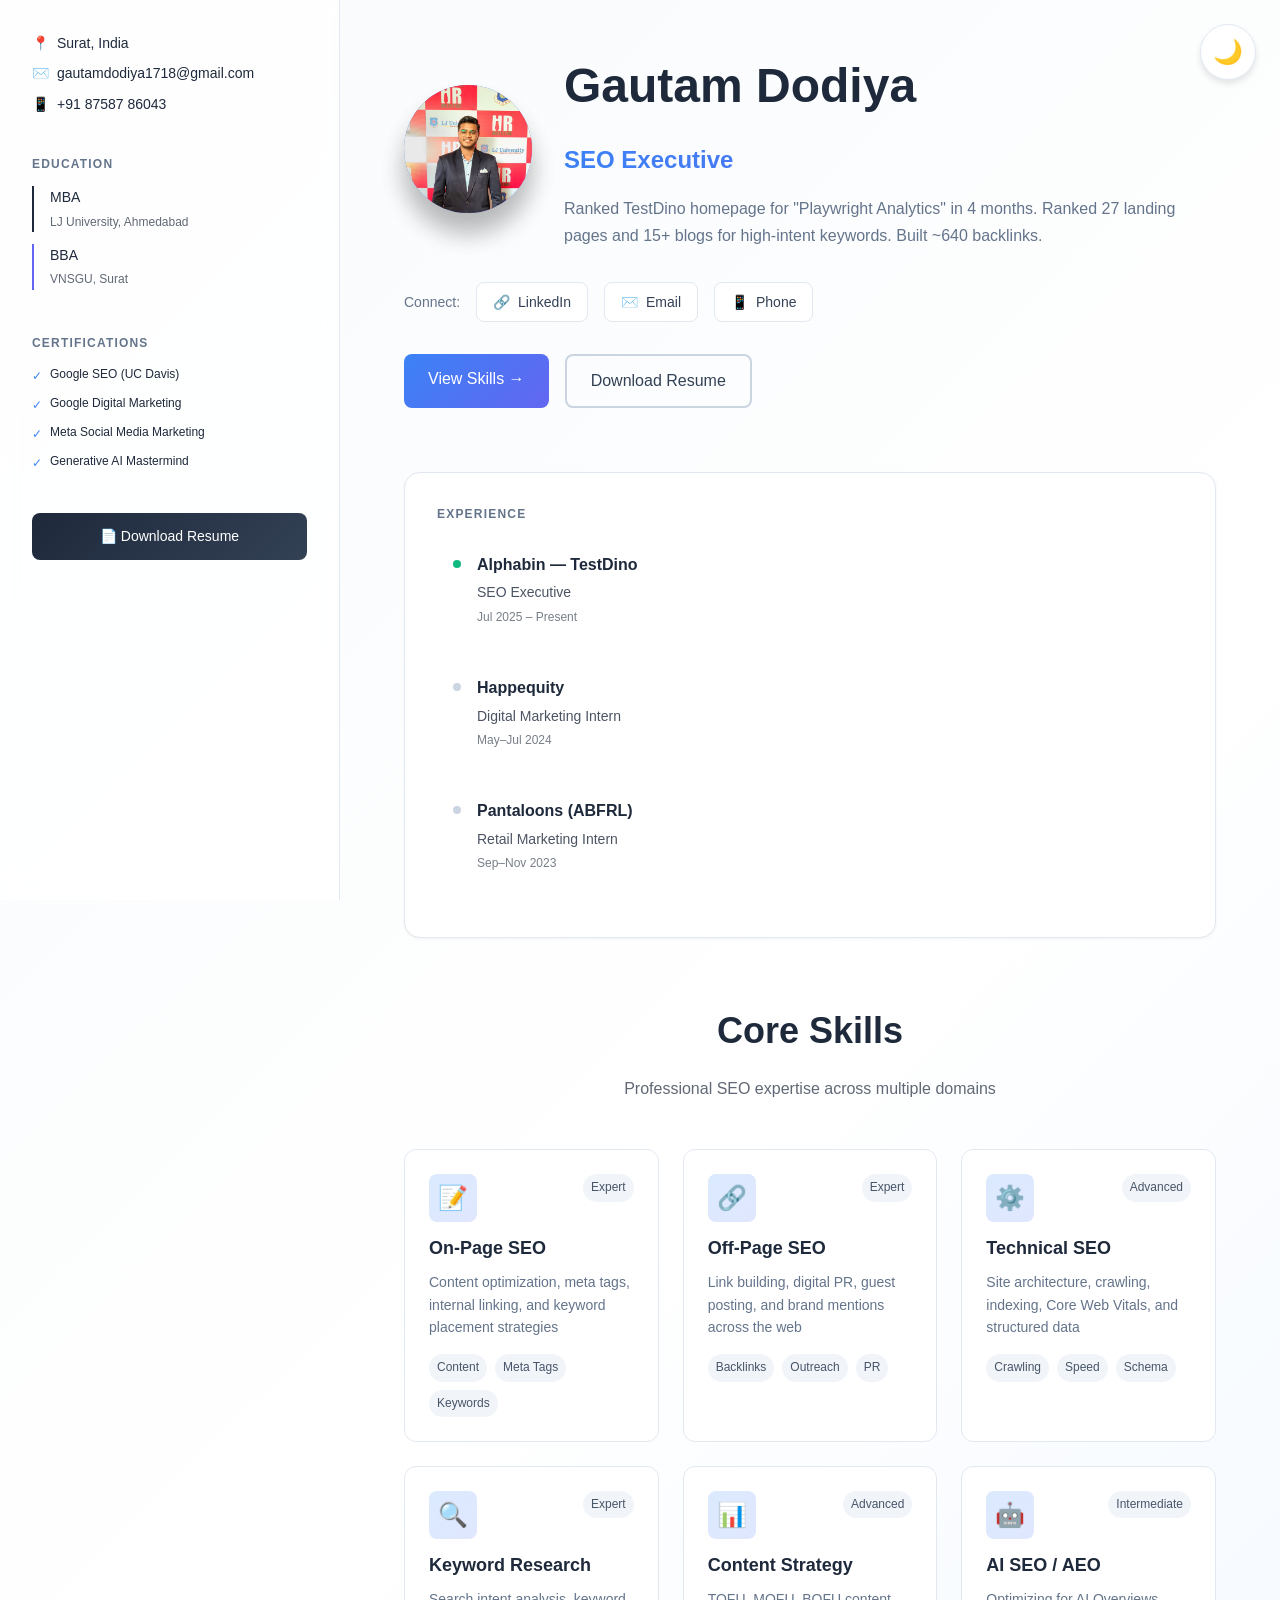
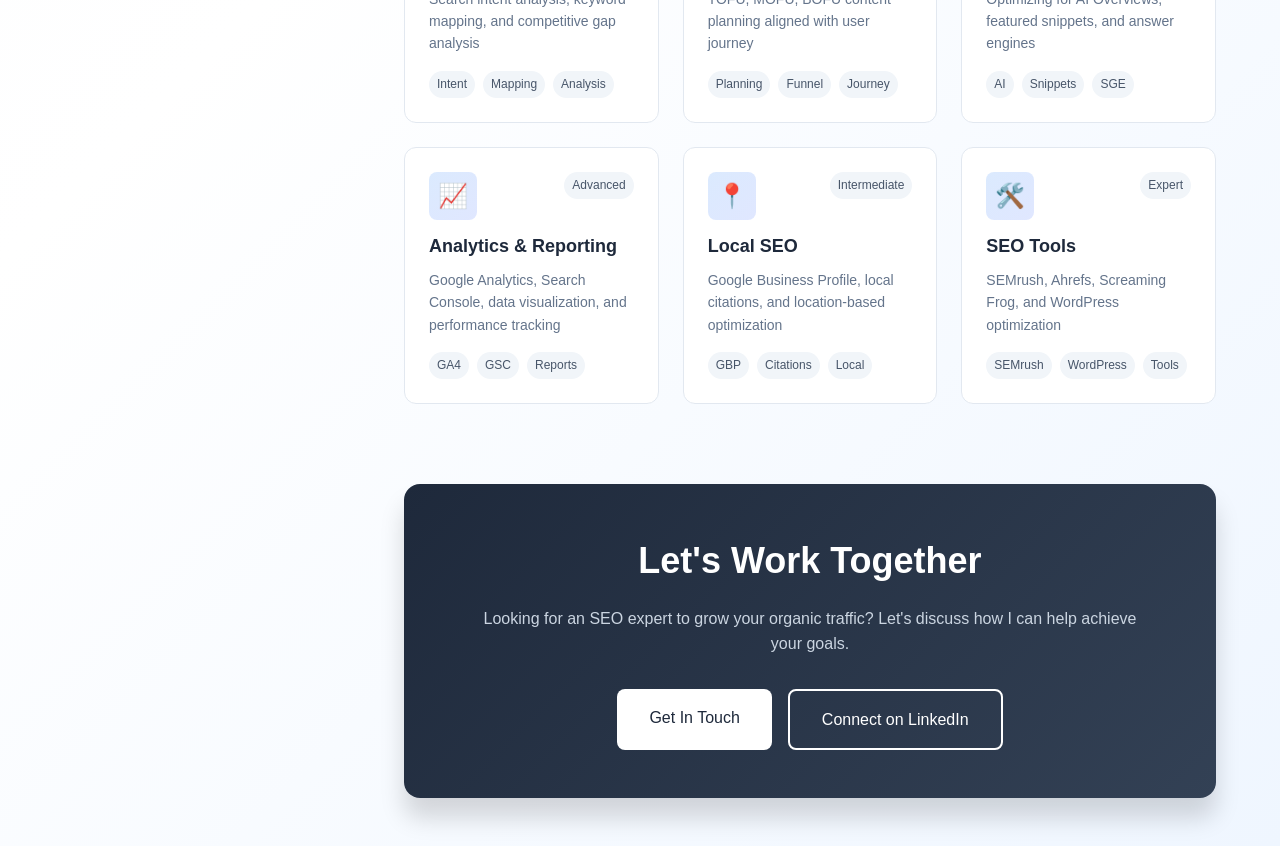
==== index.html @ 37f13cd9 "Add files via upload" ====
<!DOCTYPE html>
<html lang="en">
<head>
    <meta charset="UTF-8">
    <meta name="viewport" content="width=device-width, initial-scale=1.0">
    <title>Gautam Dodiya - SEO Executive Portfolio</title>
    <meta name="description" content="Professional SEO portfolio showcasing expertise in on-page, off-page, and technical SEO">
    <style>
        * {
            margin: 0;
            padding: 0;
            box-sizing: border-box;
        }

        body {
            font-family: -apple-system, BlinkMacSystemFont, 'Segoe UI', Roboto, 'Helvetica Neue', Arial, sans-serif;
            line-height: 1.6;
            transition: background-color 0.3s, color 0.3s;
        }

        /* Light Mode */
        body.light-mode {
            background: linear-gradient(135deg, #f8fafc 0%, #ffffff 50%, #eff6ff 100%);
            color: #1e293b;
        }

        /* Dark Mode */
        body.dark-mode {
            background: linear-gradient(135deg, #0f172a 0%, #1e293b 50%, #0f172a 100%);
            color: #e2e8f0;
        }

        /* Dark Mode Toggle */
        .dark-toggle {
            position: fixed;
            top: 24px;
            right: 24px;
            z-index: 1000;
            width: 56px;
            height: 56px;
            border-radius: 50%;
            border: none;
            font-size: 24px;
            cursor: pointer;
            box-shadow: 0 4px 6px rgba(0, 0, 0, 0.1);
            transition: all 0.3s;
        }

        .dark-toggle:hover {
            transform: scale(1.1);
        }

        .light-mode .dark-toggle {
            background: white;
            border: 1px solid #e2e8f0;
        }

        .dark-mode .dark-toggle {
            background: #334155;
        }

        /* Main Container */
        .container {
            display: grid;
            grid-template-columns: 1fr;
            min-height: 100vh;
        }

        @media (min-width: 1024px) {
            .container {
                grid-template-columns: 340px 1fr;
            }
        }

        /* Sidebar */
        .sidebar {
            padding: 32px;
            border-right: 1px solid;
            backdrop-filter: blur(8px);
            transition: all 0.3s;
        }

        .light-mode .sidebar {
            background: rgba(255, 255, 255, 0.8);
            border-color: #e2e8f0;
        }

        .dark-mode .sidebar {
            background: rgba(30, 41, 59, 0.8);
            border-color: #334155;
        }

        @media (min-width: 1024px) {
            .sidebar {
                position: sticky;
                top: 0;
                height: 100vh;
                overflow-y: auto;
            }
        }

        .sidebar-content {
            display: flex;
            flex-direction: column;
            gap: 32px;
        }

        .contact-item {
            display: flex;
            align-items: center;
            gap: 8px;
            font-size: 14px;
            margin-bottom: 8px;
            color: inherit;
            text-decoration: none;
            transition: color 0.2s;
        }

        .contact-item:hover {
            color: #3b82f6;
        }

        .section-title {
            font-size: 12px;
            text-transform: uppercase;
            letter-spacing: 0.1em;
            font-weight: 600;
            margin-bottom: 12px;
        }

        .light-mode .section-title {
            color: #64748b;
        }

        .dark-mode .section-title {
            color: #94a3b8;
        }

        .education-item {
            padding-left: 16px;
            border-left: 2px solid;
            margin-bottom: 12px;
        }

        .education-item:first-child {
            border-color: #3b82f6;
        }

        .education-item:last-child {
            border-color: #6366f1;
        }

        .cert-item {
            display: flex;
            align-items: start;
            gap: 8px;
            margin-bottom: 8px;
            font-size: 12px;
        }

        .cert-item::before {
            content: '✓';
            color: #3b82f6;
            margin-top: 2px;
        }

        .download-btn {
            display: block;
            width: 100%;
            text-align: center;
            padding: 12px 16px;
            background: linear-gradient(135deg, #1e293b 0%, #334155 100%);
            color: white;
            border-radius: 8px;
            text-decoration: none;
            font-size: 14px;
            font-weight: 500;
            transition: all 0.2s;
        }

        .download-btn:hover {
            transform: translateY(-2px);
            box-shadow: 0 10px 15px rgba(0, 0, 0, 0.2);
        }

        .dark-mode .download-btn {
            background: linear-gradient(135deg, #3b82f6 0%, #6366f1 100%);
        }

        /* Main Content */
        .main-content {
            padding: 24px;
        }

        @media (min-width: 1024px) {
            .main-content {
                padding: 48px 64px;
            }
        }

        /* Hero Section */
        .hero {
            max-width: 1200px;
            margin-bottom: 64px;
        }

        .hero-layout {
            display: flex;
            flex-direction: column;
            gap: 32px;
            align-items: start;
            margin-bottom: 32px;
        }

        @media (min-width: 768px) {
            .hero-layout {
                flex-direction: row;
                align-items: center;
            }
        }

        .avatar {
            width: 128px;
            height: 128px;
            border-radius: 50%;
            background: linear-gradient(135deg, #3b82f6 0%, #6366f1 100%);
            display: flex;
            align-items: center;
            justify-content: center;
            color: white;
            font-size: 48px;
            font-weight: bold;
            flex-shrink: 0;
            box-shadow: 0 20px 25px rgba(0, 0, 0, 0.15);
        }

        .hero-text {
            flex: 1;
        }

        .status-badge {
            display: inline-block;
            padding: 8px 16px;
            border-radius: 9999px;
            font-size: 14px;
            font-weight: 500;
            margin-bottom: 16px;
        }

        .light-mode .status-badge {
            background: #dcfce7;
            color: #15803d;
        }

        .dark-mode .status-badge {
            background: rgba(22, 101, 52, 0.5);
            color: #86efac;
        }

        .hero h1 {
            font-size: 48px;
            font-weight: bold;
            margin-bottom: 16px;
        }

        .hero h2 {
            font-size: 24px;
            font-weight: 600;
            background: linear-gradient(135deg, #3b82f6 0%, #6366f1 100%);
            -webkit-background-clip: text;
            -webkit-text-fill-color: transparent;
            background-clip: text;
            margin-bottom: 16px;
        }

        .hero-description {
            font-size: 16px;
            line-height: 1.7;
            max-width: 42rem;
        }

        .light-mode .hero-description {
            color: #64748b;
        }

        .dark-mode .hero-description {
            color: #cbd5e1;
        }

        /* Social Links */
        .social-links {
            display: flex;
            flex-wrap: wrap;
            align-items: center;
            gap: 16px;
            margin-bottom: 32px;
        }

        .social-label {
            font-size: 14px;
            font-weight: 500;
        }

        .light-mode .social-label {
            color: #64748b;
        }

        .dark-mode .social-label {
            color: #94a3b8;
        }

        .social-btn {
            display: flex;
            align-items: center;
            gap: 8px;
            padding: 8px 16px;
            border-radius: 8px;
            text-decoration: none;
            font-size: 14px;
            font-weight: 500;
            transition: all 0.2s;
        }

        .light-mode .social-btn {
            background: white;
            border: 1px solid #e2e8f0;
            color: #334155;
        }

        .light-mode .social-btn:hover {
            border-color: #93c5fd;
            box-shadow: 0 4px 6px rgba(0, 0, 0, 0.1);
        }

        .dark-mode .social-btn {
            background: #334155;
            color: #e2e8f0;
        }

        .dark-mode .social-btn:hover {
            background: #475569;
            box-shadow: 0 4px 6px rgba(0, 0, 0, 0.3);
        }

        /* CTA Buttons */
        .cta-buttons {
            display: flex;
            flex-wrap: wrap;
            gap: 16px;
        }

        .btn-primary {
            padding: 12px 24px;
            background: linear-gradient(135deg, #3b82f6 0%, #6366f1 100%);
            color: white;
            border-radius: 8px;
            text-decoration: none;
            font-weight: 500;
            transition: all 0.2s;
        }

        .btn-primary:hover {
            transform: translateY(-2px);
            box-shadow: 0 20px 25px rgba(0, 0, 0, 0.15);
        }

        .btn-secondary {
            padding: 12px 24px;
            border: 2px solid;
            border-radius: 8px;
            text-decoration: none;
            font-weight: 500;
            transition: all 0.2s;
        }

        .light-mode .btn-secondary {
            border-color: #cbd5e1;
            color: #334155;
        }

        .light-mode .btn-secondary:hover {
            border-color: #94a3b8;
        }

        .dark-mode .btn-secondary {
            border-color: #475569;
            color: #e2e8f0;
        }

        .dark-mode .btn-secondary:hover {
            border-color: #64748b;
        }

        /* Experience Section */
        .experience-section {
            margin-bottom: 64px;
            padding: 32px;
            border-radius: 16px;
            border: 1px solid;
            box-shadow: 0 1px 3px rgba(0, 0, 0, 0.05);
            transition: all 0.3s;
        }

        .light-mode .experience-section {
            background: white;
            border-color: #e2e8f0;
        }

        .dark-mode .experience-section {
            background: rgba(30, 41, 59, 0.5);
            border-color: #334155;
        }

        .experience-item {
            display: flex;
            align-items: start;
            gap: 16px;
            padding: 16px;
            border-radius: 8px;
            margin-bottom: 16px;
            transition: background 0.2s;
        }

        .light-mode .experience-item:hover {
            background: #f8fafc;
        }

        .dark-mode .experience-item:hover {
            background: rgba(51, 65, 85, 0.5);
        }

        .status-dot {
            width: 8px;
            height: 8px;
            border-radius: 50%;
            margin-top: 8px;
            flex-shrink: 0;
        }

        .status-dot.active {
            background: #10b981;
        }

        .light-mode .status-dot.inactive {
            background: #cbd5e1;
        }

        .dark-mode .status-dot.inactive {
            background: #475569;
        }

        /* Skills Grid */
        .skills-section {
            margin-bottom: 64px;
        }

        .section-header {
            text-align: center;
            max-width: 42rem;
            margin: 0 auto 48px;
        }

        .section-header h2 {
            font-size: 36px;
            font-weight: bold;
            margin-bottom: 16px;
        }

        .skills-grid {
            display: grid;
            grid-template-columns: 1fr;
            gap: 24px;
        }

        @media (min-width: 768px) {
            .skills-grid {
                grid-template-columns: repeat(2, 1fr);
            }
        }

        @media (min-width: 1280px) {
            .skills-grid {
                grid-template-columns: repeat(3, 1fr);
            }
        }

        .skill-card {
            position: relative;
            padding: 24px;
            border-radius: 12px;
            border: 1px solid;
            transition: all 0.3s;
            overflow: hidden;
        }

        .light-mode .skill-card {
            background: white;
            border-color: #e2e8f0;
        }

        .light-mode .skill-card:hover {
            border-color: #93c5fd;
            box-shadow: 0 20px 25px rgba(0, 0, 0, 0.1);
            transform: translateY(-4px);
        }

        .dark-mode .skill-card {
            background: rgba(30, 41, 59, 0.5);
            border-color: #334155;
        }

        .dark-mode .skill-card:hover {
            border-color: #3b82f6;
            box-shadow: 0 20px 25px rgba(59, 130, 246, 0.2);
            transform: translateY(-4px);
        }

        .skill-header {
            display: flex;
            justify-content: space-between;
            align-items: start;
            margin-bottom: 12px;
        }

        .skill-icon {
            width: 48px;
            height: 48px;
            border-radius: 8px;
            display: flex;
            align-items: center;
            justify-content: center;
            font-size: 24px;
            transition: transform 0.3s;
        }

        .skill-card:hover .skill-icon {
            transform: scale(1.1);
        }

        .light-mode .skill-icon {
            background: linear-gradient(135deg, #dbeafe 0%, #e0e7ff 100%);
        }

        .dark-mode .skill-icon {
            background: linear-gradient(135deg, rgba(30, 58, 138, 0.5) 0%, rgba(49, 46, 129, 0.5) 100%);
        }

        .skill-level {
            padding: 4px 8px;
            border-radius: 9999px;
            font-size: 12px;
        }

        .light-mode .skill-level {
            background: #f1f5f9;
            color: #475569;
        }

        .dark-mode .skill-level {
            background: #334155;
            color: #94a3b8;
        }

        .skill-title {
            font-size: 18px;
            font-weight: bold;
            margin-bottom: 8px;
            transition: color 0.3s;
        }

        .skill-card:hover .skill-title {
            color: #3b82f6;
        }

        .skill-description {
            font-size: 14px;
            line-height: 1.6;
            margin-bottom: 16px;
        }

        .light-mode .skill-description {
            color: #64748b;
        }

        .dark-mode .skill-description {
            color: #94a3b8;
        }

        .skill-tags {
            display: flex;
            flex-wrap: wrap;
            gap: 8px;
        }

        .skill-tag {
            padding: 4px 8px;
            border-radius: 9999px;
            font-size: 12px;
        }

        .light-mode .skill-tag {
            background: #f1f5f9;
            color: #475569;
        }

        .dark-mode .skill-tag {
            background: rgba(51, 65, 85, 0.5);
            color: #cbd5e1;
        }

        /* Footer CTA */
        .footer-cta {
            margin-top: 80px;
            text-align: center;
            padding: 48px;
            border-radius: 16px;
            box-shadow: 0 20px 25px rgba(0, 0, 0, 0.15);
        }

        .light-mode .footer-cta,
        .dark-mode .footer-cta {
            background: linear-gradient(135deg, #1e293b 0%, #334155 100%);
        }

        .footer-cta h3 {
            font-size: 36px;
            font-weight: bold;
            color: white;
            margin-bottom: 16px;
        }

        .footer-cta p {
            color: #cbd5e1;
            margin-bottom: 32px;
            max-width: 42rem;
            margin-left: auto;
            margin-right: auto;
        }

        .footer-buttons {
            display: flex;
            flex-wrap: wrap;
            justify-content: center;
            gap: 16px;
        }

        .footer-btn-primary {
            padding: 16px 32px;
            background: white;
            color: #1e293b;
            border-radius: 8px;
            text-decoration: none;
            font-weight: 500;
            transition: all 0.2s;
        }

        .footer-btn-primary:hover {
            box-shadow: 0 20px 25px rgba(255, 255, 255, 0.3);
            transform: translateY(-2px);
        }

        .footer-btn-secondary {
            padding: 16px 32px;
            border: 2px solid white;
            color: white;
            border-radius: 8px;
            text-decoration: none;
            font-weight: 500;
            transition: all 0.2s;
        }

        .footer-btn-secondary:hover {
            background: white;
            color: #1e293b;
        }
    </style>
</head>
<body class="light-mode">
    <!-- Dark Mode Toggle -->
    <button class="dark-toggle" onclick="toggleDarkMode()" aria-label="Toggle dark mode">
        <span id="darkModeIcon">🌙</span>
    </button>

    <div class="container">
        <!-- Sidebar -->
        <aside class="sidebar">
            <div class="sidebar-content">
                <!-- Contact Info -->
                <div>
                    <div class="contact-item">
                        <span>📍</span>
                        <span>Surat, India</span>
                    </div>
                    <a class="contact-item" href="mailto:gautamdodiya1718@gmail.com">
                        <span>✉️</span>
                        <span>gautamdodiya1718@gmail.com</span>
                    </a>
                    <div class="contact-item">
                        <span>📱</span>
                        <span>+91 87587 86043</span>
                    </div>
                </div>

                <!-- Education -->
                <section>
                    <h3 class="section-title">Education</h3>
                    <div class="education-item">
                        <p style="font-size: 14px; font-weight: 500; margin-bottom: 4px;">MBA</p>
                        <p style="font-size: 12px; opacity: 0.7;">LJ University, Ahmedabad</p>
                    </div>
                    <div class="education-item">
                        <p style="font-size: 14px; font-weight: 500; margin-bottom: 4px;">BBA</p>
                        <p style="font-size: 12px; opacity: 0.7;">VNSGU, Surat</p>
                    </div>
                </section>

                <!-- Certifications -->
                <section>
                    <h3 class="section-title">Certifications</h3>
                    <div class="cert-item">Google SEO (UC Davis)</div>
                    <div class="cert-item">Google Digital Marketing</div>
                    <div class="cert-item">Meta Social Media Marketing</div>
                    <div class="cert-item">Generative AI Mastermind</div>
                </section>

                <!-- Download Button -->
                <a href="Gautam-Dodiya-Resume.pdf" class="download-btn" download>
                    📄 Download Resume
                </a>
            </div>
        </aside>

        <!-- Main Content -->
        <section class="main-content">
            <!-- Hero Section -->
            <header class="hero">
                <div class="hero-layout">
                    <!-- Avatar -->
                    <div class="avatar">
                    <img src="mepassport.png" alt="Gautam Dodiya" style="width: 128px; height: 128px; border-radius: 50%; object-fit: cover; box-shadow: 0 20px 25px rgba(0, 0, 0, 0.15);">
                    </div>
                    <!-- Hero Text -->
                    <div class="hero-text">
                        <h1>Gautam Dodiya</h1>
                        <h2>SEO Executive</h2>
                        <p class="hero-description">
                            Ranked TestDino homepage for "Playwright Analytics" in 4 months. Ranked 27 landing pages and 15+ blogs for high-intent keywords. Built ~640 backlinks.
                        </p>
                    </div>
                </div>

                <!-- Social Links -->
                <div class="social-links">
                    <span class="social-label">Connect:</span>
                    <a href="https://linkedin.com/in/gautam-dodiya" target="_blank" class="social-btn">
                        <span>🔗</span>
                        <span>LinkedIn</span>
                    </a>
                    <a href="mailto:gautamdodiya1718@gmail.com" class="social-btn">
                        <span>✉️</span>
                        <span>Email</span>
                    </a>
                    <a href="tel:+918758786043" class="social-btn">
                        <span>📱</span>
                        <span>Phone</span>
                    </a>
                </div>

                <!-- CTA Buttons -->
                <div class="cta-buttons">
                    <a href="#skills" class="btn-primary">View Skills →</a>
                    <a href="Gautam-Dodiya-Resume.pdf" class="btn-secondary" download>Download Resume</a>
                </div>
            </header>

            <!-- Experience Section -->
            <section class="experience-section">
                <h3 class="section-title">Experience</h3>
                <div class="experience-item">
                    <div class="status-dot active"></div>
                    <div>
                        <p style="font-weight: 600; margin-bottom: 4px;">Alphabin — TestDino</p>
                        <p style="font-size: 14px; margin-bottom: 4px; opacity: 0.8;">SEO Executive</p>
                        <p style="font-size: 12px; opacity: 0.6;">Jul 2025 – Present</p>
                    </div>
                </div>
                <div class="experience-item">
                    <div class="status-dot inactive"></div>
                    <div>
                        <p style="font-weight: 600; margin-bottom: 4px;">Happequity</p>
                        <p style="font-size: 14px; margin-bottom: 4px; opacity: 0.8;">Digital Marketing Intern</p>
                        <p style="font-size: 12px; opacity: 0.6;">May–Jul 2024</p>
                    </div>
                </div>
                <div class="experience-item">
                    <div class="status-dot inactive"></div>
                    <div>
                        <p style="font-weight: 600; margin-bottom: 4px;">Pantaloons (ABFRL)</p>
                        <p style="font-size: 14px; margin-bottom: 4px; opacity: 0.8;">Retail Marketing Intern</p>
                        <p style="font-size: 12px; opacity: 0.6;">Sep–Nov 2023</p>
                    </div>
                </div>
            </section>

            <!-- Skills Section -->
            <section id="skills" class="skills-section">
                <div class="section-header">
                    <h2>Core Skills</h2>
                    <p style="opacity: 0.7;">Professional SEO expertise across multiple domains</p>
                </div>

                <div class="skills-grid">
                    <!-- Skill 1 -->
                    <a href="skill.html#on-page-seo" class="skill-card" style="text-decoration: none; color: inherit; cursor: pointer;">
                        <div class="skill-header">
                            <div class="skill-icon">📝</div>
                            <div class="skill-level">Expert</div>
                        </div>
                        <h3 class="skill-title">On-Page SEO</h3>
                        <p class="skill-description">Content optimization, meta tags, internal linking, and keyword placement strategies</p>
                        <div class="skill-tags">
                            <span class="skill-tag">Content</span>
                            <span class="skill-tag">Meta Tags</span>
                            <span class="skill-tag">Keywords</span>
                        </div>
                    </a>

                    <!-- Skill 2 -->
                    <a href="skill.html#off-page-seo" class="skill-card" style="text-decoration: none; color: inherit; cursor: pointer;">
                        <div class="skill-header">
                            <div class="skill-icon">🔗</div>
                            <div class="skill-level">Expert</div>
                        </div>
                        <h3 class="skill-title">Off-Page SEO</h3>
                        <p class="skill-description">Link building, digital PR, guest posting, and brand mentions across the web</p>
                        <div class="skill-tags">
                            <span class="skill-tag">Backlinks</span>
                            <span class="skill-tag">Outreach</span>
                            <span class="skill-tag">PR</span>
                        </div>
                    </a>

                    <!-- Skill 3 -->
                    <a href="skill.html#technical-seo" class="skill-card" style="text-decoration: none; color: inherit; cursor: pointer;">
                        <div class="skill-header">
                            <div class="skill-icon">⚙️</div>
                            <div class="skill-level">Advanced</div>
                        </div>
                        <h3 class="skill-title">Technical SEO</h3>
                        <p class="skill-description">Site architecture, crawling, indexing, Core Web Vitals, and structured data</p>
                        <div class="skill-tags">
                            <span class="skill-tag">Crawling</span>
                            <span class="skill-tag">Speed</span>
                            <span class="skill-tag">Schema</span>
                        </div>
                    </a>

                    <!-- Skill 4 -->
                    <a href="skill.html#keyword-research" class="skill-card" style="text-decoration: none; color: inherit; cursor: pointer;">
                        <div class="skill-header">
                            <div class="skill-icon">🔍</div>
                            <div class="skill-level">Expert</div>
                        </div>
                        <h3 class="skill-title">Keyword Research</h3>
                        <p class="skill-description">Search intent analysis, keyword mapping, and competitive gap analysis</p>
                        <div class="skill-tags">
                            <span class="skill-tag">Intent</span>
                            <span class="skill-tag">Mapping</span>
                            <span class="skill-tag">Analysis</span>
                        </div>
                    </a>

                    <!-- Skill 5 -->
                    <a href="skill.html#content-strategy" class="skill-card" style="text-decoration: none; color: inherit; cursor: pointer;">
                        <div class="skill-header">
                            <div class="skill-icon">📊</div>
                            <div class="skill-level">Advanced</div>
                        </div>
                        <h3 class="skill-title">Content Strategy</h3>
                        <p class="skill-description">TOFU, MOFU, BOFU content planning aligned with user journey</p>
                        <div class="skill-tags">
                            <span class="skill-tag">Planning</span>
                            <span class="skill-tag">Funnel</span>
                            <span class="skill-tag">Journey</span>
                        </div>
                    </a>

                    <!-- Skill 6 -->
                    <a href="skill.html#ai-seo" class="skill-card" style="text-decoration: none; color: inherit; cursor: pointer;">
                        <div class="skill-header">
                            <div class="skill-icon">🤖</div>
                            <div class="skill-level">Intermediate</div>
                        </div>
                        <h3 class="skill-title">AI SEO / AEO</h3>
                        <p class="skill-description">Optimizing for AI Overviews, featured snippets, and answer engines</p>
                        <div class="skill-tags">
                            <span class="skill-tag">AI</span>
                            <span class="skill-tag">Snippets</span>
                            <span class="skill-tag">SGE</span>
                        </div>
                    </a>

                    <!-- Skill 7 -->
                    <a href="skill.html#analytics" class="skill-card" style="text-decoration: none; color: inherit; cursor: pointer;">
                        <div class="skill-header">
                            <div class="skill-icon">📈</div>
                            <div class="skill-level">Advanced</div>
                        </div>
                        <h3 class="skill-title">Analytics & Reporting</h3>
                        <p class="skill-description">Google Analytics, Search Console, data visualization, and performance tracking</p>
                        <div class="skill-tags">
                            <span class="skill-tag">GA4</span>
                            <span class="skill-tag">GSC</span>
                            <span class="skill-tag">Reports</span>
                        </div>
                    </a>

                    <!-- Skill 8 -->
                    <a href="skill.html#local-seo" class="skill-card" style="text-decoration: none; color: inherit; cursor: pointer;">
                        <div class="skill-header">
                            <div class="skill-icon">📍</div>
                            <div class="skill-level">Intermediate</div>
                        </div>
                        <h3 class="skill-title">Local SEO</h3>
                        <p class="skill-description">Google Business Profile, local citations, and location-based optimization</p>
                        <div class="skill-tags">
                            <span class="skill-tag">GBP</span>
                            <span class="skill-tag">Citations</span>
                            <span class="skill-tag">Local</span>
                        </div>
                    </a>

                    <!-- Skill 9 -->
                    <a href="skill.html#seo-tools" class="skill-card" style="text-decoration: none; color: inherit; cursor: pointer;">
                        <div class="skill-header">
                            <div class="skill-icon">🛠️</div>
                            <div class="skill-level">Expert</div>
                        </div>
                        <h3 class="skill-title">SEO Tools</h3>
                        <p class="skill-description">SEMrush, Ahrefs, Screaming Frog, and WordPress optimization</p>
                        <div class="skill-tags">
                            <span class="skill-tag">SEMrush</span>
                            <span class="skill-tag">WordPress</span>
                            <span class="skill-tag">Tools</span>
                        </div>
                    </a>
                </div>
            </section>

            <!-- Footer CTA -->
            <section class="footer-cta">
                <h3>Let's Work Together</h3>
                <p>Looking for an SEO expert to grow your organic traffic? Let's discuss how I can help achieve your goals.</p>
                <div class="footer-buttons">
                    <a href="mailto:gautamdodiya1718@gmail.com" class="footer-btn-primary">Get In Touch</a>
                    <a href="https://linkedin.com/in/gautam-dodiya" target="_blank" class="footer-btn-secondary">Connect on LinkedIn</a>
                </div>
            </section>
        </section>
    </div>

    <script>
        // Dark Mode Toggle
        function toggleDarkMode() {
            const body = document.body;
            const icon = document.getElementById('darkModeIcon');
            
            if (body.classList.contains('light-mode')) {
                body.classList.remove('light-mode');
                body.classList.add('dark-mode');
                icon.textContent = '☀️';
                localStorage.setItem('theme', 'dark');
            } else {
                body.classList.remove('dark-mode');
                body.classList.add('light-mode');
                icon.textContent = '🌙';
                localStorage.setItem('theme', 'light');
            }
        }

        // Load saved theme preference
        window.addEventListener('DOMContentLoaded', () => {
            const savedTheme = localStorage.getItem('theme');
            const icon = document.getElementById('darkModeIcon');
            
            if (savedTheme === 'dark') {
                document.body.classList.remove('light-mode');
                document.body.classList.add('dark-mode');
                icon.textContent = '☀️';
            }
        });

        // Smooth scrolling for anchor links
        document.querySelectorAll('a[href^="#"]').forEach(anchor => {
            anchor.addEventListener('click', function (e) {
                e.preventDefault();
                const target = document.querySelector(this.getAttribute('href'));
                if (target) {
                    target.scrollIntoView({
                        behavior: 'smooth',
                        block: 'start'
                    });
                }
            });
        });
    </script>
</body>
</html>
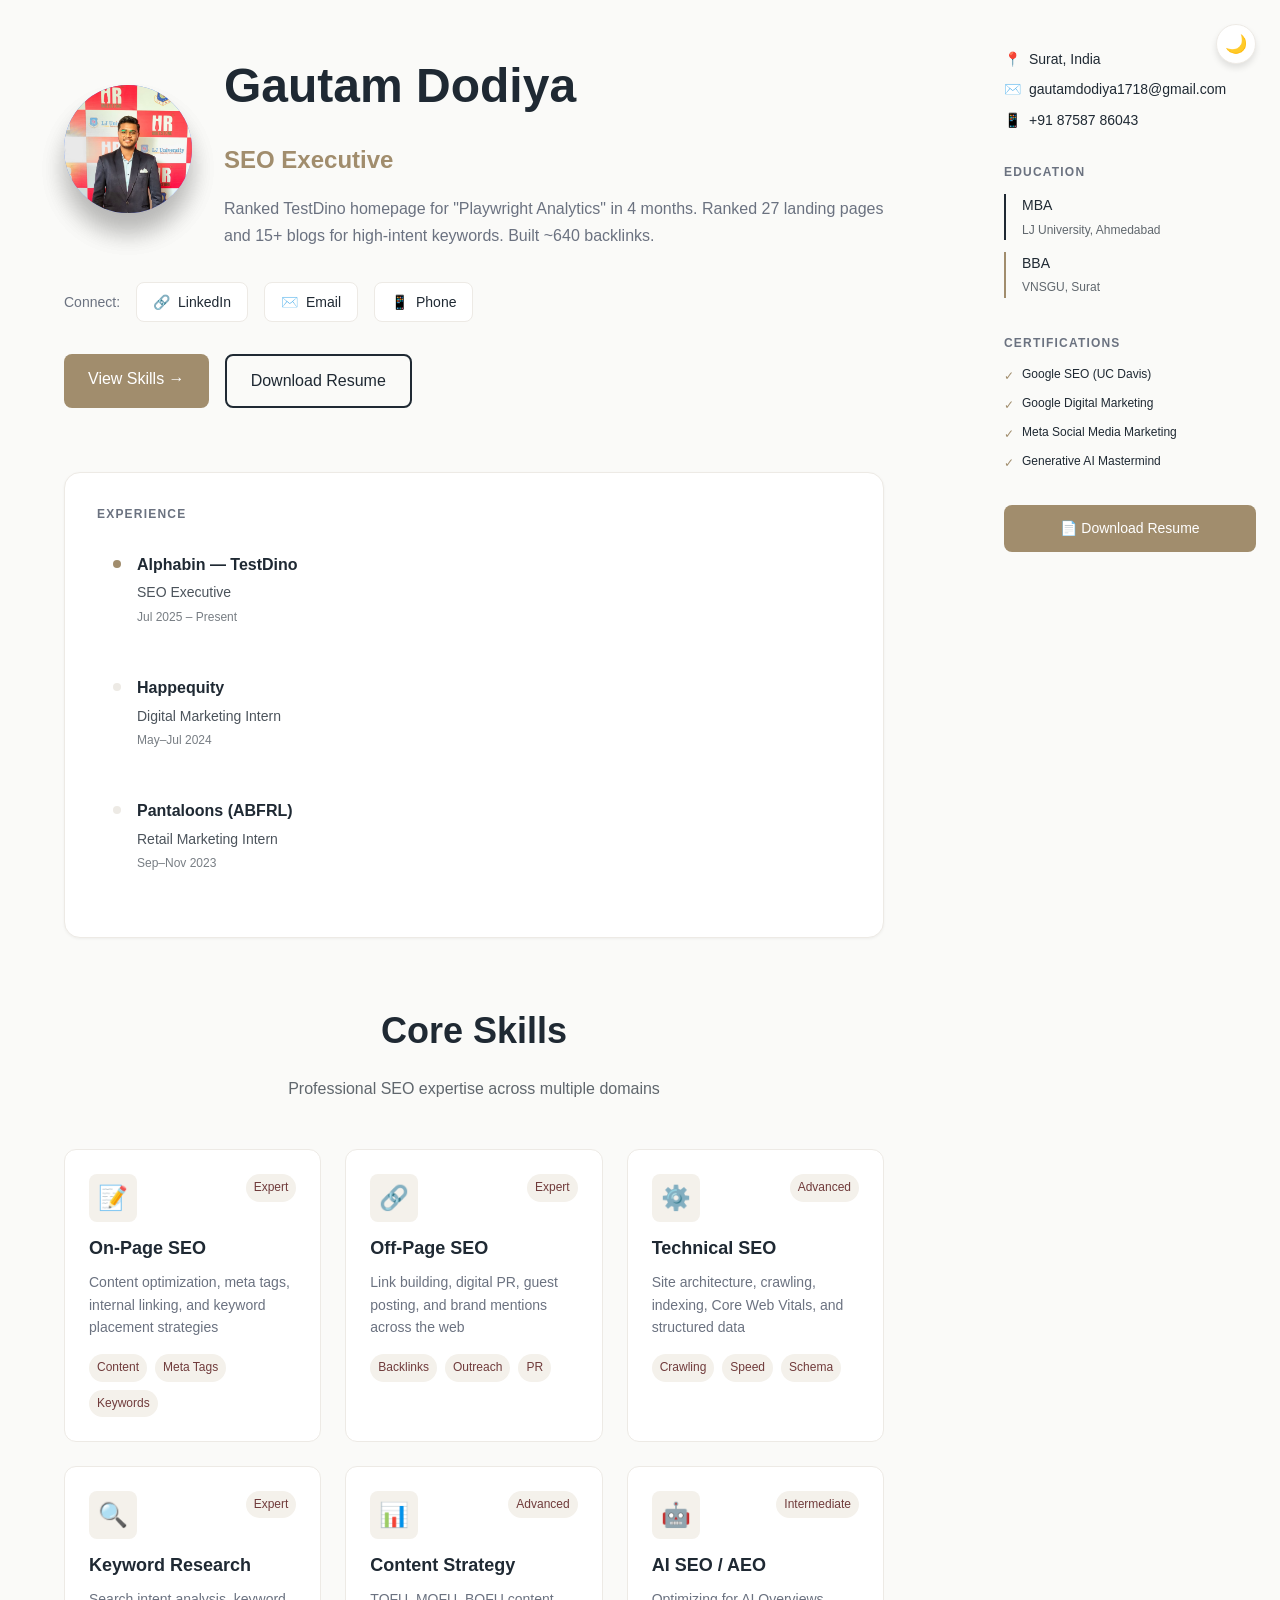
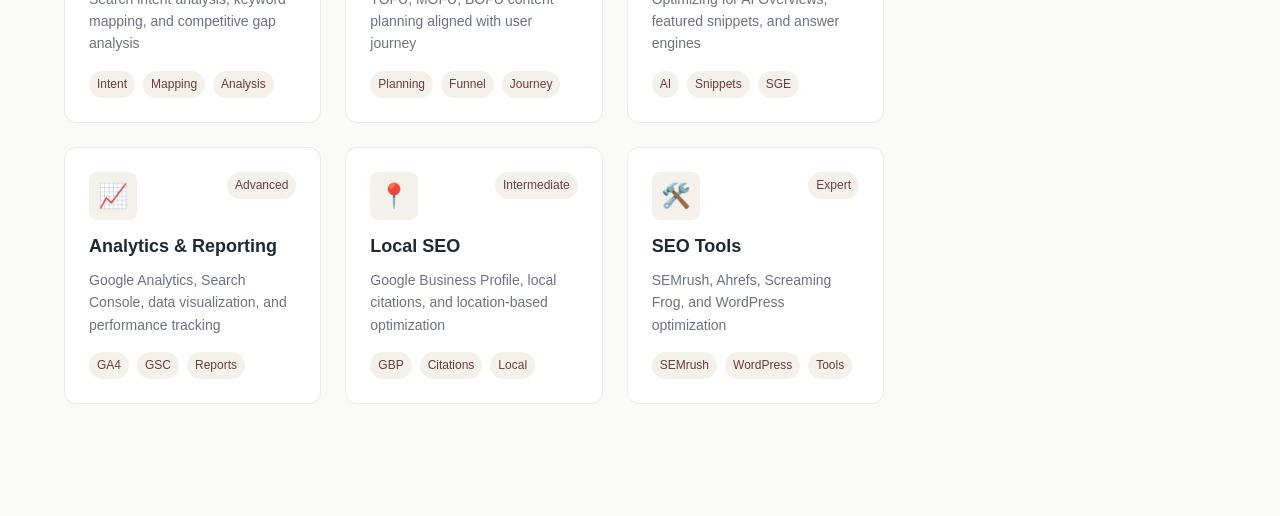
==== commit 9754de2b: "Update index.html" ====
--- a/index.html
+++ b/index.html
@@ -20,14 +20,14 @@
 
         /* Light Mode */
         body.light-mode {
-            background: linear-gradient(135deg, #f8fafc 0%, #ffffff 50%, #eff6ff 100%);
-            color: #1e293b;
+            background: #FAFAF8;
+            color: #1F2933;
         }
 
         /* Dark Mode */
         body.dark-mode {
-            background: linear-gradient(135deg, #0f172a 0%, #1e293b 50%, #0f172a 100%);
-            color: #e2e8f0;
+            background: #181715;
+            color: #F2F2EF;
         }
 
         /* Dark Mode Toggle */
@@ -36,11 +36,11 @@
             top: 24px;
             right: 24px;
             z-index: 1000;
-            width: 56px;
-            height: 56px;
+            width: 40px;
+            height: 40px;
             border-radius: 50%;
             border: none;
-            font-size: 24px;
+            font-size: 18px;
             cursor: pointer;
             box-shadow: 0 4px 6px rgba(0, 0, 0, 0.1);
             transition: all 0.3s;
@@ -51,51 +51,45 @@
         }
 
         .light-mode .dark-toggle {
-            background: white;
-            border: 1px solid #e2e8f0;
+            background: #FFFFFF;
+            border: 1px solid #EDEAE5;
         }
 
         .dark-mode .dark-toggle {
-            background: #334155;
+            background: #1F1E1B;
+            border: 1px solid #2C2A26;
         }
 
         /* Main Container */
         .container {
-            display: grid;
-            grid-template-columns: 1fr;
-            min-height: 100vh;
+            display: flex;
+            flex-direction: column;
+            min-height: auto;
         }
 
         @media (min-width: 1024px) {
             .container {
-                grid-template-columns: 340px 1fr;
+                display: grid;
+                grid-template-columns: 1fr 300px;
+                gap: 32px;
+                align-items: start;
             }
         }
 
         /* Sidebar */
         .sidebar {
             padding: 32px;
-            border-right: 1px solid;
-            backdrop-filter: blur(8px);
             transition: all 0.3s;
-        }
-
-        .light-mode .sidebar {
-            background: rgba(255, 255, 255, 0.8);
-            border-color: #e2e8f0;
-        }
-
-        .dark-mode .sidebar {
-            background: rgba(30, 41, 59, 0.8);
-            border-color: #334155;
+            order: 3;
         }
 
         @media (min-width: 1024px) {
             .sidebar {
                 position: sticky;
-                top: 0;
-                height: 100vh;
-                overflow-y: auto;
+                top: 24px;
+                height: fit-content;
+                order: 2;
+                padding: 24px;
             }
         }
 
@@ -103,6 +97,22 @@
             display: flex;
             flex-direction: column;
             gap: 32px;
+        }
+
+        @media (min-width: 768px) {
+            .sidebar-content {
+            display: grid;
+            grid-template-columns: repeat(auto-fit, minmax(250px, 1fr));
+            gap: 32px;
+            }
+        }
+
+        @media (min-width: 1024px) {
+            .sidebar-content {
+            display: flex;
+            flex-direction: column;
+            gap: 24px;
+            }
         }
 
         .contact-item {
@@ -129,11 +139,11 @@
         }
 
         .light-mode .section-title {
-            color: #64748b;
+            color: #6B7280;
         }
 
         .dark-mode .section-title {
-            color: #94a3b8;
+            color: #B6B2AA;
         }
 
         .education-item {
@@ -143,11 +153,11 @@
         }
 
         .education-item:first-child {
-            border-color: #3b82f6;
+            border-color: #A18D6D;
         }
 
         .education-item:last-child {
-            border-color: #6366f1;
+            border-color: #A18D6D;
         }
 
         .cert-item {
@@ -160,7 +170,7 @@
 
         .cert-item::before {
             content: '✓';
-            color: #3b82f6;
+            color: #A18D6D;
             margin-top: 2px;
         }
 
@@ -169,8 +179,8 @@
             width: 100%;
             text-align: center;
             padding: 12px 16px;
-            background: linear-gradient(135deg, #1e293b 0%, #334155 100%);
-            color: white;
+            background: #A18D6D;
+            color: #FFFFFF;
             border-radius: 8px;
             text-decoration: none;
             font-size: 14px;
@@ -180,21 +190,19 @@
 
         .download-btn:hover {
             transform: translateY(-2px);
-            box-shadow: 0 10px 15px rgba(0, 0, 0, 0.2);
-        }
-
-        .dark-mode .download-btn {
-            background: linear-gradient(135deg, #3b82f6 0%, #6366f1 100%);
+            box-shadow: 0 10px 15px rgba(161, 141, 109, 0.3);
         }
 
         /* Main Content */
         .main-content {
             padding: 24px;
+            order: 1;
         }
 
         @media (min-width: 1024px) {
             .main-content {
-                padding: 48px 64px;
+            padding: 48px 64px;
+            order: 1;
             }
         }
 
@@ -214,8 +222,8 @@
 
         @media (min-width: 768px) {
             .hero-layout {
-                flex-direction: row;
-                align-items: center;
+            flex-direction: row;
+            align-items: center;
             }
         }
 
@@ -248,13 +256,13 @@
         }
 
         .light-mode .status-badge {
-            background: #dcfce7;
-            color: #15803d;
+            background: #F4F1EB;
+            color: #703B3B;
         }
 
         .dark-mode .status-badge {
-            background: rgba(22, 101, 52, 0.5);
-            color: #86efac;
+            background: #262420;
+            color: #B6A98A;
         }
 
         .hero h1 {
@@ -266,10 +274,7 @@
         .hero h2 {
             font-size: 24px;
             font-weight: 600;
-            background: linear-gradient(135deg, #3b82f6 0%, #6366f1 100%);
-            -webkit-background-clip: text;
-            -webkit-text-fill-color: transparent;
-            background-clip: text;
+            color: #A18D6D;
             margin-bottom: 16px;
         }
 
@@ -280,11 +285,11 @@
         }
 
         .light-mode .hero-description {
-            color: #64748b;
+            color: #6B7280;
         }
 
         .dark-mode .hero-description {
-            color: #cbd5e1;
+            color: #B6B2AA;
         }
 
         /* Social Links */
@@ -302,11 +307,11 @@
         }
 
         .light-mode .social-label {
-            color: #64748b;
+            color: #6B7280;
         }
 
         .dark-mode .social-label {
-            color: #94a3b8;
+            color: #B6B2AA;
         }
 
         .social-btn {
@@ -322,24 +327,25 @@
         }
 
         .light-mode .social-btn {
-            background: white;
-            border: 1px solid #e2e8f0;
-            color: #334155;
+            background: #FFFFFF;
+            border: 1px solid #EDEAE5;
+            color: #1F2933;
         }
 
         .light-mode .social-btn:hover {
-            border-color: #93c5fd;
+            border-color: #A18D6D;
             box-shadow: 0 4px 6px rgba(0, 0, 0, 0.1);
         }
 
         .dark-mode .social-btn {
-            background: #334155;
-            color: #e2e8f0;
+            background: #1F1E1B;
+            color: #F2F2EF;
+            border: 1px solid #2C2A26;
         }
 
         .dark-mode .social-btn:hover {
-            background: #475569;
-            box-shadow: 0 4px 6px rgba(0, 0, 0, 0.3);
+            background: #262420;
+            border-color: #B6A98A;
         }
 
         /* CTA Buttons */
@@ -351,7 +357,7 @@
 
         .btn-primary {
             padding: 12px 24px;
-            background: linear-gradient(135deg, #3b82f6 0%, #6366f1 100%);
+            background: #A18D6D;
             color: white;
             border-radius: 8px;
             text-decoration: none;
@@ -361,7 +367,7 @@
 
         .btn-primary:hover {
             transform: translateY(-2px);
-            box-shadow: 0 20px 25px rgba(0, 0, 0, 0.15);
+            box-shadow: 0 10px 15px rgba(161, 141, 109, 0.3);
         }
 
         .btn-secondary {
@@ -374,21 +380,25 @@
         }
 
         .light-mode .btn-secondary {
-            border-color: #cbd5e1;
-            color: #334155;
+            border-color: #1F2933;
+            color: #1F2933;
+            background: transparent;
         }
 
         .light-mode .btn-secondary:hover {
-            border-color: #94a3b8;
+            background: #1F2933;
+            color: #FFFFFF;
         }
 
         .dark-mode .btn-secondary {
-            border-color: #475569;
-            color: #e2e8f0;
+            border-color: #FFFFFF;
+            color: #FFFFFF;
+            background: transparent;
         }
 
         .dark-mode .btn-secondary:hover {
-            border-color: #64748b;
+            background: #FFFFFF;
+            color: #1F2933;
         }
 
         /* Experience Section */
@@ -402,13 +412,13 @@
         }
 
         .light-mode .experience-section {
-            background: white;
-            border-color: #e2e8f0;
+            background: #FFFFFF;
+            border-color: #EDEAE5;
         }
 
         .dark-mode .experience-section {
-            background: rgba(30, 41, 59, 0.5);
-            border-color: #334155;
+            background: #1F1E1B;
+            border-color: #2C2A26;
         }
 
         .experience-item {
@@ -422,11 +432,11 @@
         }
 
         .light-mode .experience-item:hover {
-            background: #f8fafc;
+            background: #FAFAF8;
         }
 
         .dark-mode .experience-item:hover {
-            background: rgba(51, 65, 85, 0.5);
+            background: #262420;
         }
 
         .status-dot {
@@ -438,15 +448,15 @@
         }
 
         .status-dot.active {
-            background: #10b981;
+            background: #A18D6D;
         }
 
         .light-mode .status-dot.inactive {
-            background: #cbd5e1;
+            background: #EDEAE5;
         }
 
         .dark-mode .status-dot.inactive {
-            background: #475569;
+            background: #2C2A26;
         }
 
         /* Skills Grid */
@@ -494,24 +504,24 @@
         }
 
         .light-mode .skill-card {
-            background: white;
-            border-color: #e2e8f0;
+            background: #FFFFFF;
+            border-color: #EDEAE5;
         }
 
         .light-mode .skill-card:hover {
-            border-color: #93c5fd;
-            box-shadow: 0 20px 25px rgba(0, 0, 0, 0.1);
+            border-color: #A18D6D;
+            box-shadow: 0 10px 15px rgba(161, 141, 109, 0.15);
             transform: translateY(-4px);
         }
 
         .dark-mode .skill-card {
-            background: rgba(30, 41, 59, 0.5);
-            border-color: #334155;
+            background: #1F1E1B;
+            border-color: #2C2A26;
         }
 
         .dark-mode .skill-card:hover {
-            border-color: #3b82f6;
-            box-shadow: 0 20px 25px rgba(59, 130, 246, 0.2);
+            border-color: #B6A98A;
+            box-shadow: 0 10px 15px rgba(182, 169, 138, 0.2);
             transform: translateY(-4px);
         }
 
@@ -538,11 +548,11 @@
         }
 
         .light-mode .skill-icon {
-            background: linear-gradient(135deg, #dbeafe 0%, #e0e7ff 100%);
+            background: #F4F1EB;
         }
 
         .dark-mode .skill-icon {
-            background: linear-gradient(135deg, rgba(30, 58, 138, 0.5) 0%, rgba(49, 46, 129, 0.5) 100%);
+            background: #262420;
         }
 
         .skill-level {
@@ -552,13 +562,13 @@
         }
 
         .light-mode .skill-level {
-            background: #f1f5f9;
-            color: #475569;
+            background: #F4F1EB;
+            color: #703B3B;
         }
 
         .dark-mode .skill-level {
-            background: #334155;
-            color: #94a3b8;
+            background: #262420;
+            color: #B6A98A;
         }
 
         .skill-title {
@@ -569,7 +579,7 @@
         }
 
         .skill-card:hover .skill-title {
-            color: #3b82f6;
+            color: #A18D6D;
         }
 
         .skill-description {
@@ -579,11 +589,11 @@
         }
 
         .light-mode .skill-description {
-            color: #64748b;
+            color: #6B7280;
         }
 
         .dark-mode .skill-description {
-            color: #94a3b8;
+            color: #B6B2AA;
         }
 
         .skill-tags {
@@ -599,27 +609,41 @@
         }
 
         .light-mode .skill-tag {
-            background: #f1f5f9;
-            color: #475569;
+            background: #F4F1EB;
+            color: #703B3B;
         }
 
         .dark-mode .skill-tag {
-            background: rgba(51, 65, 85, 0.5);
-            color: #cbd5e1;
+            background: #262420;
+            color: #B6A98A;
         }
 
         /* Footer CTA */
         .footer-cta {
-            margin-top: 80px;
+            margin-top: 0;
             text-align: center;
-            padding: 48px;
-            border-radius: 16px;
-            box-shadow: 0 20px 25px rgba(0, 0, 0, 0.15);
-        }
-
-        .light-mode .footer-cta,
+            padding: 48px 24px;
+            border-radius: 0;
+            box-shadow: none;
+            border-top: 1px solid;
+            order: 4;
+        }
+
+        @media (min-width: 1024px) {
+            .footer-cta {
+                padding: 80px 64px;
+                grid-column: 1 / -1;
+            }
+        }
+
+        .light-mode .footer-cta {
+            background: #1F2933;
+            border-color: #EDEAE5;
+        }
+
         .dark-mode .footer-cta {
-            background: linear-gradient(135deg, #1e293b 0%, #334155 100%);
+            background: #1F1E1B;
+            border-color: #2C2A26;
         }
 
         .footer-cta h3 {
@@ -630,7 +654,7 @@
         }
 
         .footer-cta p {
-            color: #cbd5e1;
+            color: #B6B2AA;
             margin-bottom: 32px;
             max-width: 42rem;
             margin-left: auto;
@@ -646,8 +670,8 @@
 
         .footer-btn-primary {
             padding: 16px 32px;
-            background: white;
-            color: #1e293b;
+            background: #FFFFFF;
+            color: #1F2933;
             border-radius: 8px;
             text-decoration: none;
             font-weight: 500;
@@ -655,7 +679,7 @@
         }
 
         .footer-btn-primary:hover {
-            box-shadow: 0 20px 25px rgba(255, 255, 255, 0.3);
+            box-shadow: 0 10px 15px rgba(255, 255, 255, 0.2);
             transform: translateY(-2px);
         }
 
@@ -671,7 +695,7 @@
 
         .footer-btn-secondary:hover {
             background: white;
-            color: #1e293b;
+            color: #1F2933;
         }
     </style>
 </head>
@@ -682,54 +706,6 @@
     </button>
 
     <div class="container">
-        <!-- Sidebar -->
-        <aside class="sidebar">
-            <div class="sidebar-content">
-                <!-- Contact Info -->
-                <div>
-                    <div class="contact-item">
-                        <span>📍</span>
-                        <span>Surat, India</span>
-                    </div>
-                    <a class="contact-item" href="mailto:gautamdodiya1718@gmail.com">
-                        <span>✉️</span>
-                        <span>gautamdodiya1718@gmail.com</span>
-                    </a>
-                    <div class="contact-item">
-                        <span>📱</span>
-                        <span>+91 87587 86043</span>
-                    </div>
-                </div>
-
-                <!-- Education -->
-                <section>
-                    <h3 class="section-title">Education</h3>
-                    <div class="education-item">
-                        <p style="font-size: 14px; font-weight: 500; margin-bottom: 4px;">MBA</p>
-                        <p style="font-size: 12px; opacity: 0.7;">LJ University, Ahmedabad</p>
-                    </div>
-                    <div class="education-item">
-                        <p style="font-size: 14px; font-weight: 500; margin-bottom: 4px;">BBA</p>
-                        <p style="font-size: 12px; opacity: 0.7;">VNSGU, Surat</p>
-                    </div>
-                </section>
-
-                <!-- Certifications -->
-                <section>
-                    <h3 class="section-title">Certifications</h3>
-                    <div class="cert-item">Google SEO (UC Davis)</div>
-                    <div class="cert-item">Google Digital Marketing</div>
-                    <div class="cert-item">Meta Social Media Marketing</div>
-                    <div class="cert-item">Generative AI Mastermind</div>
-                </section>
-
-                <!-- Download Button -->
-                <a href="Gautam-Dodiya-Resume.pdf" class="download-btn" download>
-                    📄 Download Resume
-                </a>
-            </div>
-        </aside>
-
         <!-- Main Content -->
         <section class="main-content">
             <!-- Hero Section -->
@@ -752,7 +728,7 @@
                 <!-- Social Links -->
                 <div class="social-links">
                     <span class="social-label">Connect:</span>
-                    <a href="https://linkedin.com/in/gautam-dodiya" target="_blank" class="social-btn">
+                    <a href="https://www.linkedin.com/in/gautam-dodiya-b2490a226/" target="_blank" class="social-btn">
                         <span>🔗</span>
                         <span>LinkedIn</span>
                     </a>
@@ -769,7 +745,7 @@
                 <!-- CTA Buttons -->
                 <div class="cta-buttons">
                     <a href="#skills" class="btn-primary">View Skills →</a>
-                    <a href="Gautam-Dodiya-Resume.pdf" class="btn-secondary" download>Download Resume</a>
+                    <a href="Gautam SEO Resume.pdf" class="btn-secondary" download>Download Resume</a>
                 </div>
             </header>
 
@@ -947,16 +923,55 @@
                 </div>
             </section>
 
-            <!-- Footer CTA -->
-            <section class="footer-cta">
-                <h3>Let's Work Together</h3>
-                <p>Looking for an SEO expert to grow your organic traffic? Let's discuss how I can help achieve your goals.</p>
-                <div class="footer-buttons">
-                    <a href="mailto:gautamdodiya1718@gmail.com" class="footer-btn-primary">Get In Touch</a>
-                    <a href="https://linkedin.com/in/gautam-dodiya" target="_blank" class="footer-btn-secondary">Connect on LinkedIn</a>
+        </section>
+
+        <!-- Sidebar -->
+        <aside class="sidebar">
+            <div class="sidebar-content">
+                <!-- Contact Info -->
+                <div>
+                    <div class="contact-item">
+                        <span>📍</span>
+                        <span>Surat, India</span>
+                    </div>
+                    <a class="contact-item" href="mailto:gautamdodiya1718@gmail.com">
+                        <span>✉️</span>
+                        <span>gautamdodiya1718@gmail.com</span>
+                    </a>
+                    <div class="contact-item">
+                        <span>📱</span>
+                        <span>+91 87587 86043</span>
+                    </div>
                 </div>
-            </section>
-        </section>
+
+                <!-- Education -->
+                <section>
+                    <h3 class="section-title">Education</h3>
+                    <div class="education-item">
+                        <p style="font-size: 14px; font-weight: 500; margin-bottom: 4px;">MBA</p>
+                        <p style="font-size: 12px; opacity: 0.7;">LJ University, Ahmedabad</p>
+                    </div>
+                    <div class="education-item">
+                        <p style="font-size: 14px; font-weight: 500; margin-bottom: 4px;">BBA</p>
+                        <p style="font-size: 12px; opacity: 0.7;">VNSGU, Surat</p>
+                    </div>
+                </section>
+
+                <!-- Certifications -->
+                <section>
+                    <h3 class="section-title">Certifications</h3>
+                    <div class="cert-item">Google SEO (UC Davis)</div>
+                    <div class="cert-item">Google Digital Marketing</div>
+                    <div class="cert-item">Meta Social Media Marketing</div>
+                    <div class="cert-item">Generative AI Mastermind</div>
+                </section>
+
+                <!-- Download Button -->
+                <a href="Gautam SEO Resume.pdf" class="download-btn" download>
+                    📄 Download Resume
+                </a>
+            </div>
+        </aside>
     </div>
 
     <script>
@@ -1005,4 +1020,4 @@
         });
     </script>
 </body>
-</html>+</html>
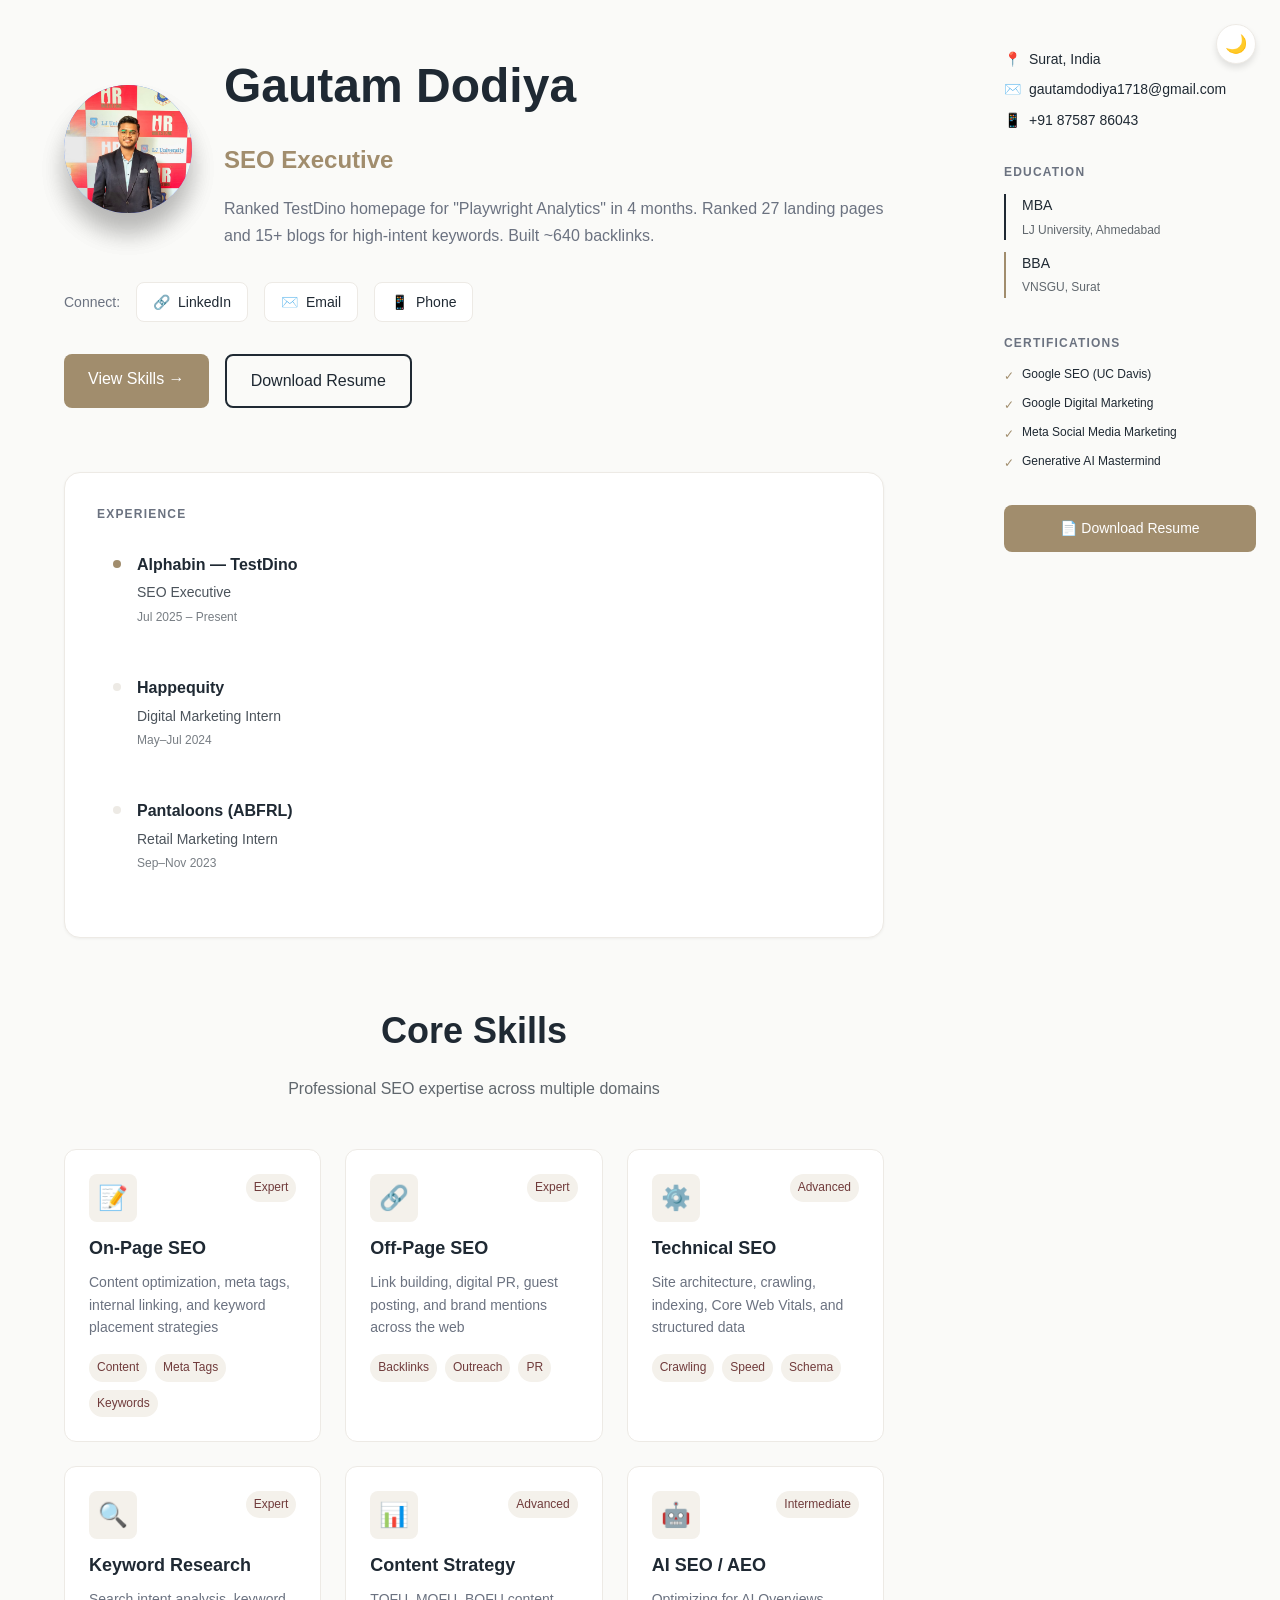
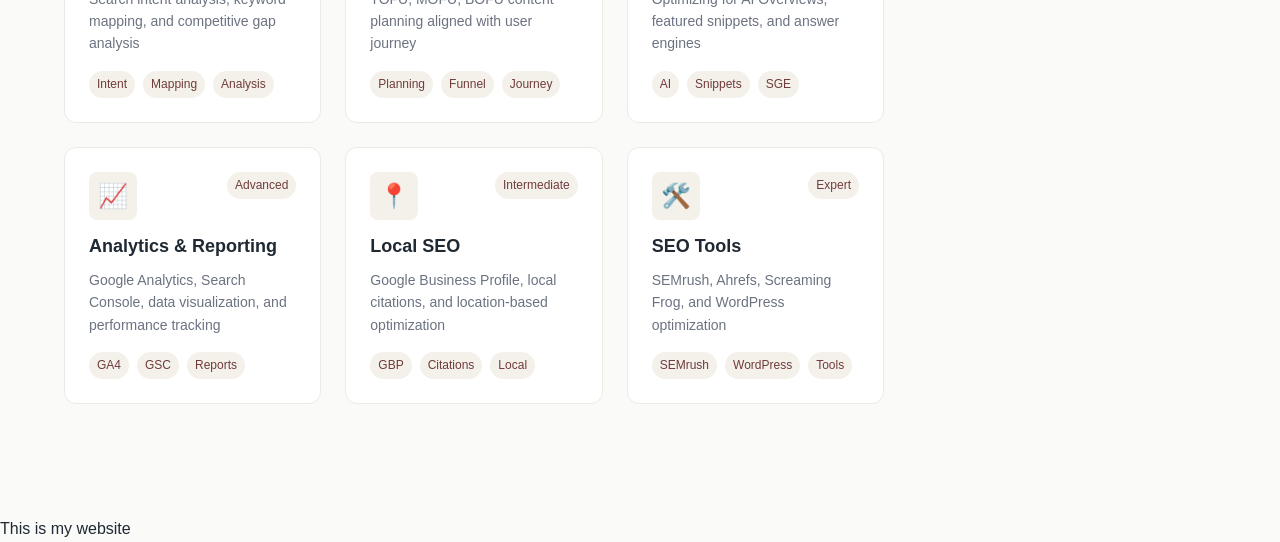
==== commit 7513c4fe: "Update index.html" ====
--- a/index.html
+++ b/index.html
@@ -1019,5 +1019,7 @@
             });
         });
     </script>
+    <p>This is my website</p>
 </body>
 </html>
+
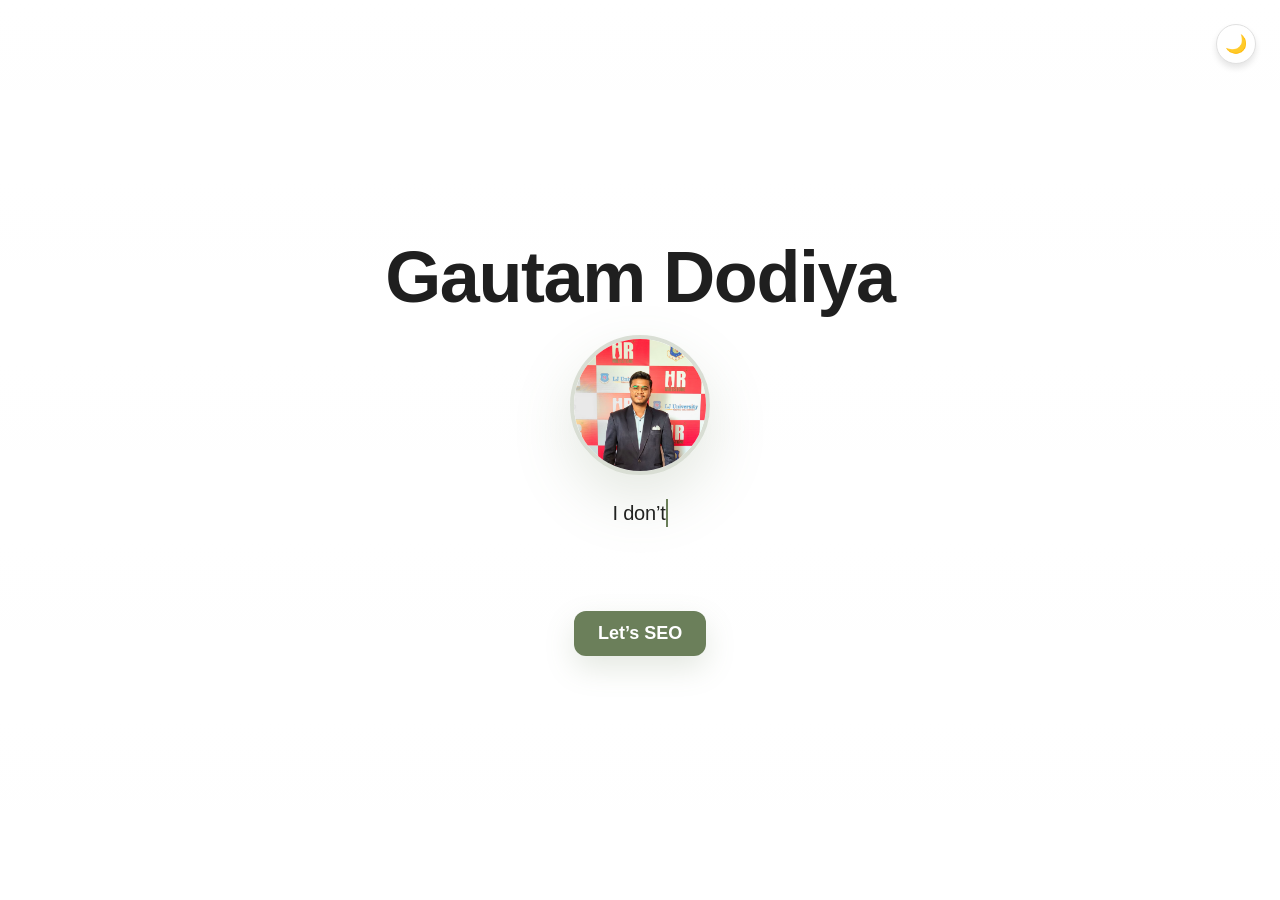
==== commit ff3a6862: "Updated Index" ====
--- a/index.html
+++ b/index.html
@@ -12,6 +12,16 @@
             box-sizing: border-box;
         }
 
+        /* Reused color variables derived from existing palette (no new colors introduced) */
+        :root {
+            --bg-light: #FAFAFA; /* existing */
+            --text-dark: #1F1F1F; /* existing */
+            --accent-green: #6B7F5A; /* existing */
+            --accent-blue: #3b82f6; /* existing */
+            --muted: #6B7280; /* existing tone used */
+            --gold: #A18D6D; /* existing */
+        }
+
         body {
             font-family: -apple-system, BlinkMacSystemFont, 'Segoe UI', Roboto, 'Helvetica Neue', Arial, sans-serif;
             line-height: 1.6;
@@ -20,22 +30,22 @@
 
         /* Light Mode */
         body.light-mode {
-            background: #FAFAF8;
-            color: #1F2933;
+            background: #FAFAFA;
+            color: #1F1F1F;
         }
 
         /* Dark Mode */
         body.dark-mode {
-            background: #181715;
-            color: #F2F2EF;
-        }
-
-        /* Dark Mode Toggle */
+            background: #0F1210;
+            color: #EDEDED;
+        }
+
+        /* Dark Mode Toggle - visible during intro and portfolio, hidden during transition, responsive */
         .dark-toggle {
             position: fixed;
             top: 24px;
             right: 24px;
-            z-index: 1000;
+            z-index: 2500; /* above intro overlay (2200) */
             width: 40px;
             height: 40px;
             border-radius: 50%;
@@ -52,12 +62,22 @@
 
         .light-mode .dark-toggle {
             background: #FFFFFF;
-            border: 1px solid #EDEAE5;
+            border: 1px solid #E0E0E0;
         }
 
         .dark-mode .dark-toggle {
-            background: #1F1E1B;
-            border: 1px solid #2C2A26;
+            background: #161A17;
+            border: 1px solid #2A2F2B;
+        }
+
+        @media (max-width: 768px) {
+            .dark-toggle {
+                width: 50px;
+                height: 50px;
+                font-size: 20px;
+                top: 16px;
+                right: 16px;
+            }
         }
 
         /* Main Container */
@@ -65,6 +85,7 @@
             display: flex;
             flex-direction: column;
             min-height: auto;
+            transition: opacity 560ms cubic-bezier(.2,.9,.2,1), transform 560ms cubic-bezier(.2,.9,.2,1);
         }
 
         @media (min-width: 1024px) {
@@ -139,11 +160,11 @@
         }
 
         .light-mode .section-title {
-            color: #6B7280;
+            color: #8A8A8A;
         }
 
         .dark-mode .section-title {
-            color: #B6B2AA;
+            color: #B0B5B1;
         }
 
         .education-item {
@@ -153,11 +174,11 @@
         }
 
         .education-item:first-child {
-            border-color: #A18D6D;
+            border-color: #6B7F5A;
         }
 
         .education-item:last-child {
-            border-color: #A18D6D;
+            border-color: #6B7F5A;
         }
 
         .cert-item {
@@ -170,7 +191,7 @@
 
         .cert-item::before {
             content: '✓';
-            color: #A18D6D;
+            color: #6B7F5A;
             margin-top: 2px;
         }
 
@@ -179,7 +200,7 @@
             width: 100%;
             text-align: center;
             padding: 12px 16px;
-            background: #A18D6D;
+            background: #6B7F5A;
             color: #FFFFFF;
             border-radius: 8px;
             text-decoration: none;
@@ -190,7 +211,7 @@
 
         .download-btn:hover {
             transform: translateY(-2px);
-            box-shadow: 0 10px 15px rgba(161, 141, 109, 0.3);
+            box-shadow: 0 10px 15px rgba(107, 127, 90, 0.3);
         }
 
         /* Main Content */
@@ -271,6 +292,10 @@
             margin-bottom: 16px;
         }
 
+        .hero h1:focus {
+            outline: none;
+        }
+
         .hero h2 {
             font-size: 24px;
             font-weight: 600;
@@ -307,11 +332,11 @@
         }
 
         .light-mode .social-label {
-            color: #6B7280;
+            color: #5F6368;
         }
 
         .dark-mode .social-label {
-            color: #B6B2AA;
+            color: #B0B5B1;
         }
 
         .social-btn {
@@ -328,24 +353,24 @@
 
         .light-mode .social-btn {
             background: #FFFFFF;
-            border: 1px solid #EDEAE5;
-            color: #1F2933;
+            border: 1px solid #E0E0E0;
+            color: #1F1F1F;
         }
 
         .light-mode .social-btn:hover {
-            border-color: #A18D6D;
+            border-color: #6B7F5A;
             box-shadow: 0 4px 6px rgba(0, 0, 0, 0.1);
         }
 
         .dark-mode .social-btn {
-            background: #1F1E1B;
-            color: #F2F2EF;
-            border: 1px solid #2C2A26;
+            background: #161A17;
+            color: #EDEDED;
+            border: 1px solid #2A2F2B;
         }
 
         .dark-mode .social-btn:hover {
-            background: #262420;
-            border-color: #B6A98A;
+            background: #1D221E;
+            border-color: #9FB08C;
         }
 
         /* CTA Buttons */
@@ -357,7 +382,7 @@
 
         .btn-primary {
             padding: 12px 24px;
-            background: #A18D6D;
+            background: #F2994A;
             color: white;
             border-radius: 8px;
             text-decoration: none;
@@ -367,7 +392,7 @@
 
         .btn-primary:hover {
             transform: translateY(-2px);
-            box-shadow: 0 10px 15px rgba(161, 141, 109, 0.3);
+            box-shadow: 0 10px 15px rgba(242, 153, 74, 0.3);
         }
 
         .btn-secondary {
@@ -380,13 +405,13 @@
         }
 
         .light-mode .btn-secondary {
-            border-color: #1F2933;
-            color: #1F2933;
+            border-color: #1F1F1F;
+            color: #1F1F1F;
             background: transparent;
         }
 
         .light-mode .btn-secondary:hover {
-            background: #1F2933;
+            background: #1F1F1F;
             color: #FFFFFF;
         }
 
@@ -413,12 +438,12 @@
 
         .light-mode .experience-section {
             background: #FFFFFF;
-            border-color: #EDEAE5;
+            border-color: #E0E0E0;
         }
 
         .dark-mode .experience-section {
-            background: #1F1E1B;
-            border-color: #2C2A26;
+            background: #161A17;
+            border-color: #2A2F2B;
         }
 
         .experience-item {
@@ -432,11 +457,11 @@
         }
 
         .light-mode .experience-item:hover {
-            background: #FAFAF8;
+            background: #F4F6F8;
         }
 
         .dark-mode .experience-item:hover {
-            background: #262420;
+            background: #1D221E;
         }
 
         .status-dot {
@@ -448,15 +473,15 @@
         }
 
         .status-dot.active {
-            background: #A18D6D;
+            background: #6B7F5A;
         }
 
         .light-mode .status-dot.inactive {
-            background: #EDEAE5;
+            background: #E0E0E0;
         }
 
         .dark-mode .status-dot.inactive {
-            background: #2C2A26;
+            background: #2A2F2B;
         }
 
         /* Skills Grid */
@@ -505,23 +530,23 @@
 
         .light-mode .skill-card {
             background: #FFFFFF;
-            border-color: #EDEAE5;
+            border-color: #E0E0E0;
         }
 
         .light-mode .skill-card:hover {
-            border-color: #A18D6D;
-            box-shadow: 0 10px 15px rgba(161, 141, 109, 0.15);
+            border-color: #6B7F5A;
+            box-shadow: 0 10px 15px rgba(107, 127, 90, 0.15);
             transform: translateY(-4px);
         }
 
         .dark-mode .skill-card {
-            background: #1F1E1B;
-            border-color: #2C2A26;
+            background: #161A17;
+            border-color: #2A2F2B;
         }
 
         .dark-mode .skill-card:hover {
-            border-color: #B6A98A;
-            box-shadow: 0 10px 15px rgba(182, 169, 138, 0.2);
+            border-color: #9FB08C;
+            box-shadow: 0 10px 15px rgba(159, 176, 140, 0.2);
             transform: translateY(-4px);
         }
 
@@ -548,11 +573,11 @@
         }
 
         .light-mode .skill-icon {
-            background: #F4F1EB;
+            background: #F4F6F8;
         }
 
         .dark-mode .skill-icon {
-            background: #262420;
+            background: #1D221E;
         }
 
         .skill-level {
@@ -562,13 +587,13 @@
         }
 
         .light-mode .skill-level {
-            background: #F4F1EB;
-            color: #703B3B;
+            background: #F4F6F8;
+            color: #6B7F5A;
         }
 
         .dark-mode .skill-level {
-            background: #262420;
-            color: #B6A98A;
+            background: #1D221E;
+            color: #9FB08C;
         }
 
         .skill-title {
@@ -579,7 +604,7 @@
         }
 
         .skill-card:hover .skill-title {
-            color: #A18D6D;
+            color: #6B7F5A;
         }
 
         .skill-description {
@@ -589,11 +614,11 @@
         }
 
         .light-mode .skill-description {
-            color: #6B7280;
+            color: #5F6368;
         }
 
         .dark-mode .skill-description {
-            color: #B6B2AA;
+            color: #B0B2AA;
         }
 
         .skill-tags {
@@ -609,13 +634,13 @@
         }
 
         .light-mode .skill-tag {
-            background: #F4F1EB;
-            color: #703B3B;
+            background: #F4F6F8;
+            color: #6B7F5A;
         }
 
         .dark-mode .skill-tag {
-            background: #262420;
-            color: #B6A98A;
+            background: #1D221E;
+            color: #9FB08C;
         }
 
         /* Footer CTA */
@@ -637,13 +662,13 @@
         }
 
         .light-mode .footer-cta {
-            background: #1F2933;
-            border-color: #EDEAE5;
+            background: #1F1F1F;
+            border-color: #E0E0E0;
         }
 
         .dark-mode .footer-cta {
-            background: #1F1E1B;
-            border-color: #2C2A26;
+            background: #0F1210;
+            border-color: #2A2F2B;
         }
 
         .footer-cta h3 {
@@ -654,7 +679,7 @@
         }
 
         .footer-cta p {
-            color: #B6B2AA;
+            color: #B0B5B1;
             margin-bottom: 32px;
             max-width: 42rem;
             margin-left: auto;
@@ -671,7 +696,7 @@
         .footer-btn-primary {
             padding: 16px 32px;
             background: #FFFFFF;
-            color: #1F2933;
+            color: #1F1F1F;
             border-radius: 8px;
             text-decoration: none;
             font-weight: 500;
@@ -697,15 +722,244 @@
             background: white;
             color: #1F2933;
         }
+        
+        /* ---------------- Refined Intro Overlay Styles (Medium-Large Hero Size, Fully Visible) ---------------- */
+        /* Full-screen cinematic intro overlay using site's palette */
+        #intro-overlay {
+            position: fixed;
+            inset: 0;
+            display: flex;
+            align-items: center;
+            justify-content: center;
+            background: linear-gradient(180deg, rgba(255,255,255,0.98), rgba(255,255,255,0.96));
+            color: var(--text-dark);
+            z-index: 2200; /* sits safely above UI */
+            -webkit-backdrop-filter: blur(6px);
+            backdrop-filter: blur(6px);
+            pointer-events: auto;
+        }
+
+        /* Dark-mode variant for overlay (keeps branding consistent in dark mode) */
+        body.dark-mode #intro-overlay {
+            background: linear-gradient(180deg, rgba(15,18,16,0.98), rgba(15,18,16,0.96));
+            color: #EDEDED;
+        }
+
+        /* Card centered, spacious, cinematic - reduced to medium-large hero size, fully visible */
+        #intro-card {
+            text-align: center;
+            max-width: 900px;
+            width: calc(100% - 48px);
+            padding: 40px 40px;
+            border-radius: 20px;
+            display: flex;
+            flex-direction: column;
+            gap: 24px;
+            align-items: center;
+            justify-content: center;
+            background: transparent;
+            transform-origin: center;
+            will-change: transform, opacity;
+        }
+
+        /* Name - dominant, bold, cinematic, reduced size for visibility */
+        #intro-name {
+            font-size: clamp(32px, 6vw, 72px);
+            font-weight: 900;
+            letter-spacing: -0.02em;
+            opacity: 0;
+            transform: scale(0.94) translateY(8px);
+            animation: nameIn 700ms cubic-bezier(.2,.9,.2,1) forwards;
+            line-height: 0.95;
+        }
+
+        @keyframes nameIn {
+            to { opacity: 1; transform: scale(1) translateY(0); }
+        }
+
+        /* Passport photo - reduced size for visibility */
+        #intro-photo {
+            width: 140px;
+            height: 140px;
+            border-radius: 50%;
+            object-fit: cover;
+            opacity: 0;
+            border: 4px solid rgba(107,127,90,0.12);
+            box-shadow: 0 16px 40px rgba(107,127,90,0.08);
+            transform: translateY(12px) scale(0.98);
+            animation: photoIn 700ms 320ms cubic-bezier(.2,.9,.2,1) forwards;
+        }
+
+        @keyframes photoIn {
+            to { opacity: 1; transform: translateY(0) scale(1); border-color: rgba(107,127,90,0.26); box-shadow: 0 24px 60px rgba(107,127,90,0.18); }
+        }
+
+        /* Message - cinematic spacing and reduced size */
+        #intro-message {
+            font-size: clamp(14px, 2.2vw, 20px);
+            line-height: 1.4;
+            max-width: 800px;
+            color: inherit;
+            min-height: 4em; /* reserve space for 3 lines */
+            opacity: 0;
+            animation: msgFade 240ms 960ms ease forwards;
+            letter-spacing: -0.01em;
+        }
+
+        @keyframes msgFade { to { opacity: 1; } }
+
+        .typed-line {
+            display: block;
+            overflow: hidden;
+            white-space: nowrap;
+            border-right: 2px solid transparent;
+            font-weight: 500;
+        }
+
+        /* CTA button - prominent, uses existing accent color, reduced size */
+        #intro-cta {
+            margin-top: 8px;
+            padding: 12px 24px;
+            font-size: clamp(14px, 1.8vw, 18px);
+            font-weight: 700;
+            color: #FFFFFF;
+            background: var(--accent-green);
+            border: 0;
+            border-radius: 12px;
+            cursor: pointer;
+            box-shadow: 0 12px 30px rgba(107,127,90,0.18);
+            transition: transform 220ms ease, box-shadow 220ms ease, opacity 220ms ease;
+            outline: none;
+            display: inline-flex;
+            align-items: center;
+            gap: 8px;
+            will-change: transform, box-shadow;
+        }
+
+        /* Idle subtle pulse (inviting) - reuses accent color */
+        @keyframes ctaPulse {
+            0% { box-shadow: 0 12px 30px rgba(107,127,90,0.18); transform: translateY(0); }
+            50% { box-shadow: 0 18px 45px rgba(107,127,90,0.26); transform: translateY(-2px); }
+            100% { box-shadow: 0 12px 30px rgba(107,127,90,0.18); transform: translateY(0); }
+        }
+        /* apply subtle pulse but keep it calm */
+        #intro-cta.pulse {
+            animation: ctaPulse 2000ms ease-in-out infinite;
+        }
+
+        #intro-cta:hover {
+            transform: translateY(-3px) scale(1.02);
+        }
+
+        /* CTA press feedback */
+        #intro-cta:active {
+            transform: scale(0.98);
+            box-shadow: 0 8px 20px rgba(107,127,90,0.3);
+        }
+
+        /* White flash overlay for micro reset */
+        #white-flash {
+            position: fixed;
+            inset: 0;
+            background: var(--bg-light); /* reused from palette */
+            z-index: 2300;
+            opacity: 0;
+            pointer-events: none;
+            transition: opacity 300ms ease;
+        }
+        body.dark-mode #white-flash {
+            background: #0F1210; /* harmonize with dark mode */
+        }
+
+        /* Scattered SEO signals with organic motion */
+        #seo-signals {
+            position: fixed;
+            inset: 0;
+            z-index: 2400;
+            pointer-events: none;
+            overflow: hidden;
+        }
+        .seo-word {
+            position: absolute;
+            font-size: clamp(16px, 2.5vw, 24px);
+            font-weight: 600;
+            color: var(--text-dark);
+            opacity: 0;
+            will-change: transform, opacity;
+            animation: drift 8s ease-in-out infinite alternate;
+        }
+        body.dark-mode .seo-word {
+            color: #EDEDED;
+        }
+        @keyframes drift {
+            0% { transform: translate(0, 0) rotate(0deg); }
+            25% { transform: translate(10px, -5px) rotate(1deg); }
+            50% { transform: translate(-5px, 10px) rotate(-0.5deg); }
+            75% { transform: translate(15px, 5px) rotate(0.8deg); }
+            100% { transform: translate(0, 0) rotate(0deg); }
+        }
+
+        /* Gravity pull animation */
+        .pull-to-center {
+            animation: pullCenter 1.2s cubic-bezier(.2,.9,.2,1) forwards;
+        }
+        @keyframes pullCenter {
+            to { transform: translate(var(--center-x), var(--center-y)) scale(0.3); opacity: 0; filter: blur(2px); }
+        }
+
+        /* Portfolio reveal with depth */
+        .portfolio-reveal {
+            animation: revealIn 800ms cubic-bezier(.2,.9,.2,1) forwards;
+        }
+        @keyframes revealIn {
+            0% { opacity: 0; transform: scale(1.05) translateY(5px); filter: blur(3px); }
+            100% { opacity: 1; transform: scale(1) translateY(0); filter: blur(0); }
+        }
+
+        /* Responsive tweaks - ensure full visibility */
+        @media (max-width: 480px) {
+            #intro-photo { width: 100px; height: 100px; }
+            #intro-name { font-size: 32px; }
+            #intro-card { padding: 24px 20px; gap: 16px; }
+            #intro-message { font-size: 14px; }
+            #intro-cta { padding: 10px 20px; font-size: 14px; }
+        }
     </style>
 </head>
 <body class="light-mode">
-    <!-- Dark Mode Toggle -->
+    <!-- Intro overlay (top of body). Uses existing image file to avoid renaming. -->
+    <div id="intro-overlay" role="dialog" aria-hidden="false" aria-label="Intro: Gautam Dodiya">
+        <div id="intro-card" aria-hidden="false">
+            <!-- Full name appears first (dominant) -->
+            <div id="intro-name">Gautam Dodiya</div>
+
+            <!-- Passport-size circular photo with subtle animated border/glow -->
+            <img id="intro-photo" src="mepassport.png" alt="Gautam Dodiya">
+
+            <!-- Message lines revealed with typing-style animation -->
+            <div id="intro-message" aria-live="polite" aria-atomic="true">
+                <span class="typed-line" data-text="I don’t chase traffic."></span>
+                <span class="typed-line" data-text="I build visibility that turns into revenue."></span>
+                <span class="typed-line" data-text="If you’re here, growth already matters."></span>
+            </div>
+
+            <!-- Prominent CTA - visitor consciously enters portfolio -->
+            <button id="intro-cta" class="pulse" aria-label="Enter portfolio - Let's SEO">Let’s SEO</button>
+        </div>
+    </div>
+
+    <!-- White flash overlay for micro reset -->
+    <div id="white-flash"></div>
+
+    <!-- Scattered SEO signals container -->
+    <div id="seo-signals"></div>
+
+    <!-- Dark Mode Toggle - visible during intro and portfolio, hidden during transition -->
     <button class="dark-toggle" onclick="toggleDarkMode()" aria-label="Toggle dark mode">
         <span id="darkModeIcon">🌙</span>
     </button>
 
-    <div class="container">
+    <div class="container" id="site-container" aria-hidden="false">
         <!-- Main Content -->
         <section class="main-content">
             <!-- Hero Section -->
@@ -832,7 +1086,7 @@
                     </a>
 
                     <!-- Skill 4 -->
-                    <a href="skill.html#keyword-research" class="skill-card" style="text-decoration: none; color: inherit; cursor: pointer;">
+                    <a href="skill.html#keyword-research" class="skill-card" style="text-decoration: none; cursor: pointer;">
                         <div class="skill-header">
                             <div class="skill-icon">🔍</div>
                             <div class="skill-level">Expert</div>
@@ -975,51 +1229,168 @@
     </div>
 
     <script>
-        // Dark Mode Toggle
-        function toggleDarkMode() {
-            const body = document.body;
-            const icon = document.getElementById('darkModeIcon');
-            
-            if (body.classList.contains('light-mode')) {
-                body.classList.remove('light-mode');
-                body.classList.add('dark-mode');
-                icon.textContent = '☀️';
-                localStorage.setItem('theme', 'dark');
-            } else {
-                body.classList.remove('dark-mode');
-                body.classList.add('light-mode');
-                icon.textContent = '🌙';
-                localStorage.setItem('theme', 'light');
-            }
-        }
-
-        // Load saved theme preference
-        window.addEventListener('DOMContentLoaded', () => {
-            const savedTheme = localStorage.getItem('theme');
-            const icon = document.getElementById('darkModeIcon');
-            
-            if (savedTheme === 'dark') {
-                document.body.classList.remove('light-mode');
-                document.body.classList.add('dark-mode');
-                icon.textContent = '☀️';
-            }
-        });
-
-        // Smooth scrolling for anchor links
-        document.querySelectorAll('a[href^="#"]').forEach(anchor => {
-            anchor.addEventListener('click', function (e) {
-                e.preventDefault();
-                const target = document.querySelector(this.getAttribute('href'));
-                if (target) {
-                    target.scrollIntoView({
-                        behavior: 'smooth',
-                        block: 'start'
-                    });
+        /* Refined Intro: multi-stage cinematic transition with organic motion and gravity pull
+           - Intro always plays on every load
+           - Stage 1: CTA feedback, intro prepares exit
+           - Stage 2: Micro white flash (0.4-0.6s)
+           - Stage 3: Scattered SEO signals with organic drifting motion
+           - Stage 4: Gravity pull to center
+           - Stage 5: Portfolio reveal with depth
+           - Locks scroll, hides portfolio completely during transition
+        */
+        (function(){
+            document.addEventListener('DOMContentLoaded', () => {
+                const overlay = document.getElementById('intro-overlay');
+                const card = document.getElementById('intro-card');
+                const cta = document.getElementById('intro-cta');
+                const body = document.body;
+                const site = document.getElementById('site-container');
+                const whiteFlash = document.getElementById('white-flash');
+                const seoSignals = document.getElementById('seo-signals');
+                const toggle = document.querySelector('.dark-toggle');
+                if (!overlay || !card || !cta || !site || !whiteFlash || !seoSignals || !toggle) return;
+
+                // Check localStorage for theme only (no introPlayed)
+                const savedTheme = localStorage.getItem('theme') || 'light';
+
+                // Apply saved theme
+                if (savedTheme === 'dark') {
+                    body.classList.remove('light-mode');
+                    body.classList.add('dark-mode');
+                    document.getElementById('darkModeIcon').textContent = '☀️';
+                } else {
+                    body.classList.remove('dark-mode');
+                    body.classList.add('light-mode');
+                    document.getElementById('darkModeIcon').textContent = '🌙';
                 }
+
+                // Always show intro on load
+
+                // lock scroll and hide portfolio completely
+                const prevOverflow = body.style.overflow || '';
+                body.style.overflow = 'hidden';
+                site.style.display = 'none'; // completely hide to prevent any flicker
+
+                // prepare typing lines
+                const lines = Array.from(overlay.querySelectorAll('.typed-line'));
+                lines.forEach(l => l.textContent = '');
+
+                function typeText(el,text,speed=28,cb){
+                    let i=0;
+                    el.style.borderRight = `2px solid var(--accent-green)`;
+                    const t = setInterval(()=>{ el.textContent = text.slice(0,++i); if(i>=text.length){ clearInterval(t); setTimeout(()=>{ el.style.borderRight='0'; cb && cb(); },260); } }, speed);
+                }
+
+                // sequential typing after name/photo animation
+                setTimeout(()=>{
+                    let idx=0;
+                    const next = ()=>{
+                        if(idx<lines.length){ typeText(lines[idx], lines[idx].dataset.text, 28, ()=>{ idx++; next(); }); }
+                    };
+                    next();
+                }, 920);
+
+                // CTA enter handler: new multi-stage transition
+                function enterPortfolio(){
+                    if(cta.disabled) return;
+                    cta.disabled = true;
+                    cta.classList.remove('pulse');
+
+                    // Hide toggle during transition for focus
+                    toggle.style.display = 'none';
+
+                    // Stage 1: CTA feedback and intro exit prep
+                    cta.style.transform = 'scale(0.95)';
+                    setTimeout(() => {
+                        overlay.style.display = 'none';
+
+                        // Stage 2: Micro white flash
+                        whiteFlash.style.opacity = '1';
+                        setTimeout(() => {
+                            whiteFlash.style.opacity = '0';
+
+                            // Stage 3: Scattered SEO signals with organic motion
+                            const words = ['Visibility', 'Trust', 'Growth', 'Rankings', 'Intent', 'Authority', 'Conversions', 'Revenue', 'Traffic', 'Engagement', 'Strategy', 'Optimization'];
+                            const centerX = window.innerWidth / 2;
+                            const centerY = window.innerHeight / 2;
+                            words.forEach((word, i) => {
+                                const el = document.createElement('div');
+                                el.className = 'seo-word';
+                                el.textContent = word;
+                                el.style.left = `${Math.random() * 80 + 10}%`; // scattered within 10-90%
+                                el.style.top = `${Math.random() * 60 + 20}%`; // scattered within 20-80%
+                                el.style.animationDelay = `${i * 0.1}s`; // stagger appearance
+                                seoSignals.appendChild(el);
+                                setTimeout(() => el.style.opacity = '1', i * 100);
+                            });
+
+                            // Let signals drift for ~2s
+                            setTimeout(() => {
+                                // Stage 4: Gravity pull to center
+                                const wordEls = seoSignals.querySelectorAll('.seo-word');
+                                wordEls.forEach(el => {
+                                    const rect = el.getBoundingClientRect();
+                                    const dx = centerX - (rect.left + rect.width / 2);
+                                    const dy = centerY - (rect.top + rect.height / 2);
+                                    el.style.setProperty('--center-x', `${dx}px`);
+                                    el.style.setProperty('--center-y', `${dy}px`);
+                                    el.classList.add('pull-to-center');
+                                });
+
+                                // After pull, Stage 5: Portfolio reveal
+                                setTimeout(() => {
+                                    seoSignals.style.display = 'none';
+                                    site.style.display = ''; // restore display
+                                    site.classList.add('portfolio-reveal');
+                                    site.style.transition = 'opacity 800ms cubic-bezier(.2,.9,.2,1), transform 800ms cubic-bezier(.2,.9,.2,1), filter 800ms cubic-bezier(.2,.9,.2,1)';
+                                    requestAnimationFrame(() => {
+                                        site.style.opacity = '1';
+                                        site.style.transform = 'scale(1) translateY(0)';
+                                        site.style.filter = 'blur(0)';
+                                    });
+
+                                    // Final cleanup
+                                    setTimeout(() => {
+                                        whiteFlash.remove();
+                                        seoSignals.remove();
+                                        body.style.overflow = prevOverflow;
+                                        site.removeAttribute('aria-hidden');
+                                        site.classList.remove('portfolio-reveal');
+                                        // Show toggle again
+                                        toggle.style.display = '';
+                                        // Focus main heading
+                                        const focusTarget = document.querySelector('.hero h1');
+                                        if (focusTarget) {
+                                            focusTarget.setAttribute('tabindex', '-1');
+                                            focusTarget.focus();
+                                        }
+                                    }, 1000);
+                                }, 1200); // pull duration
+                            }, 2000); // drift duration
+                        }, 500); // white flash duration
+                    }, 200); // CTA feedback duration
+                }
+
+                cta.addEventListener('click', enterPortfolio);
+                cta.addEventListener('keydown', (e)=>{ if(e.key==='Enter' || e.key===' ') { e.preventDefault(); enterPortfolio(); } });
+
+                // Accessibility: allow Esc to trigger transition
+                document.addEventListener('keydown', (e)=>{ if(e.key==='Escape'){ enterPortfolio(); } });
+
+                // Focus CTA for immediate interaction
+                cta.focus();
             });
-        });
+        })();
+
+        /* Dark Mode Toggle - visible during intro and portfolio, hidden during transition */
+        function toggleDarkMode(){
+            const body=document.body, icon=document.getElementById('darkModeIcon');
+            if(body.classList.contains('light-mode')){ body.classList.remove('light-mode'); body.classList.add('dark-mode'); icon.textContent='☀️'; localStorage.setItem('theme','dark'); }
+            else{ body.classList.remove('dark-mode'); body.classList.add('light-mode'); icon.textContent='🌙'; localStorage.setItem('theme','light'); }
+        }
+
+        /* Smooth anchor scrolling (unchanged) */
+        document.querySelectorAll('a[href^="#"]').forEach(a=>a.addEventListener('click',function(e){ e.preventDefault(); const t=document.querySelector(this.getAttribute('href')); if(t) t.scrollIntoView({behavior:'smooth',block:'start'}); }));
     </script>
-    <p>This is my website</p>
 </body>
 </html>
-
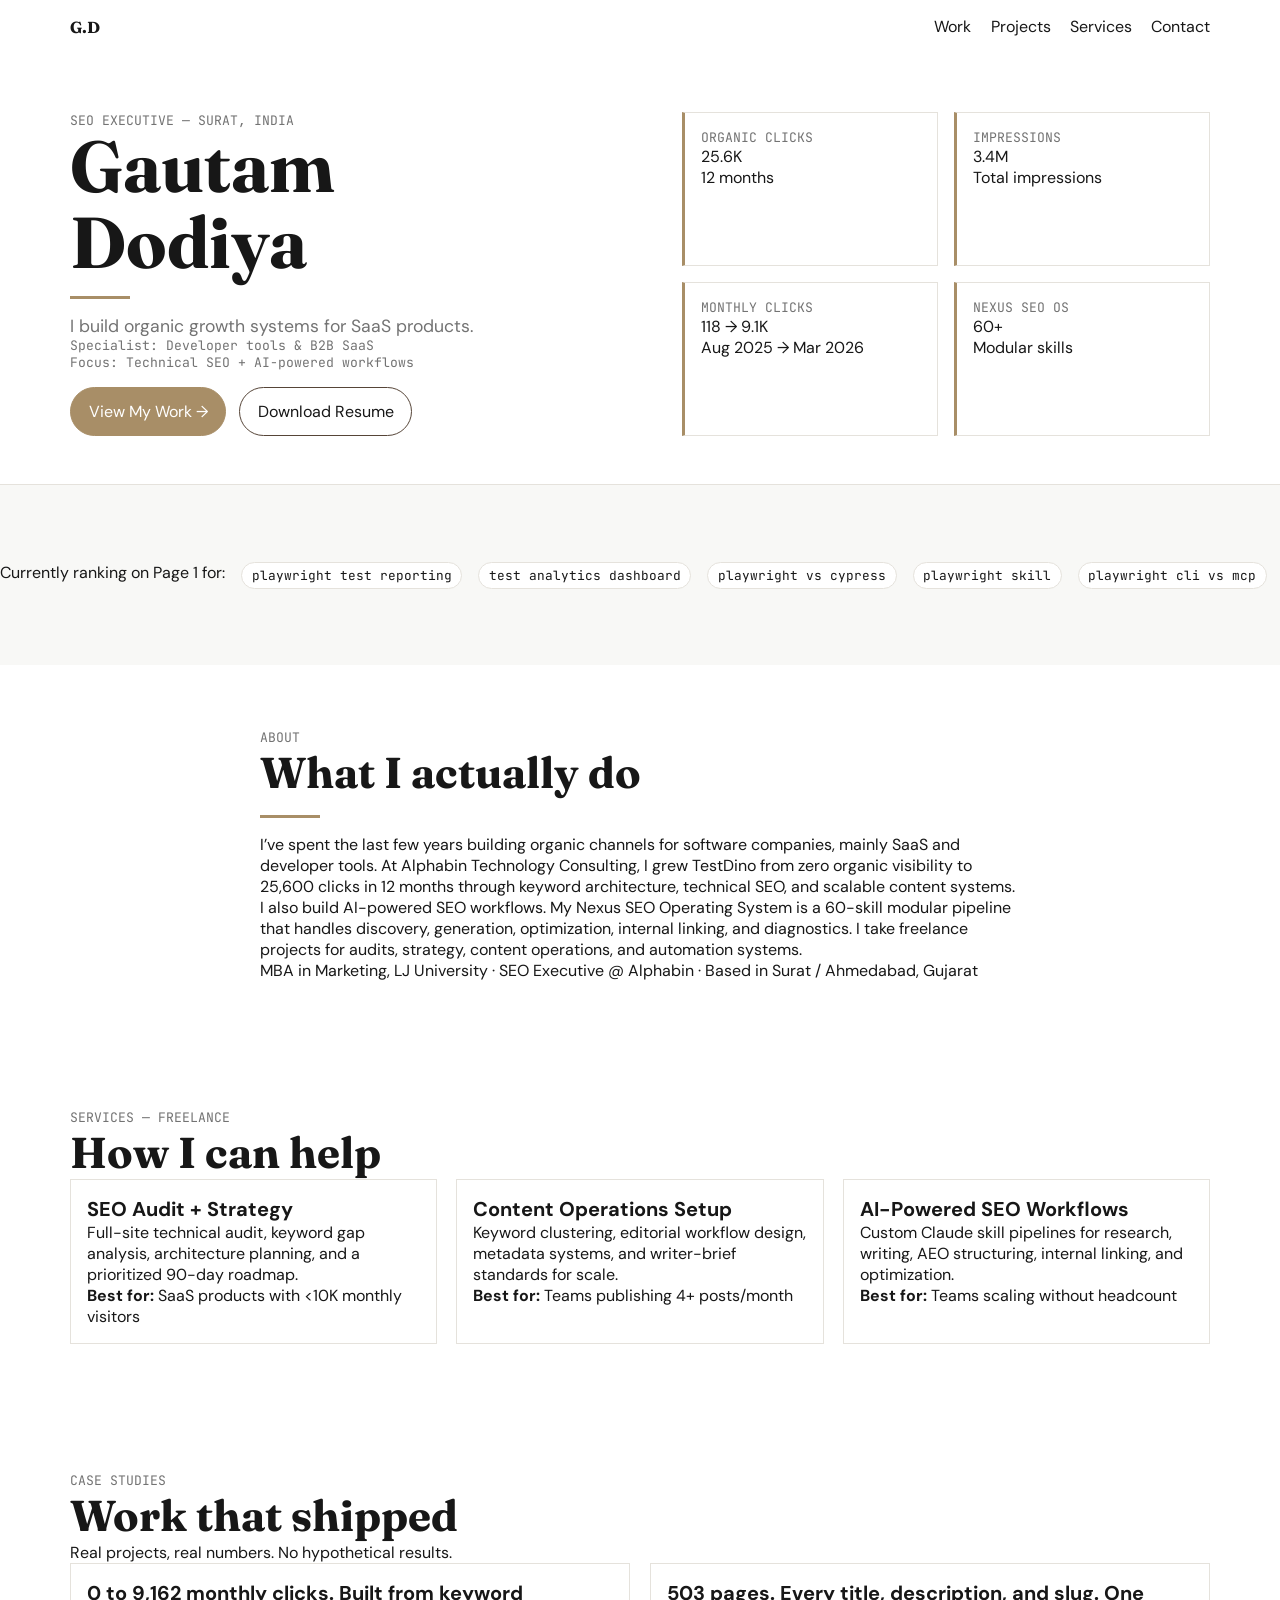
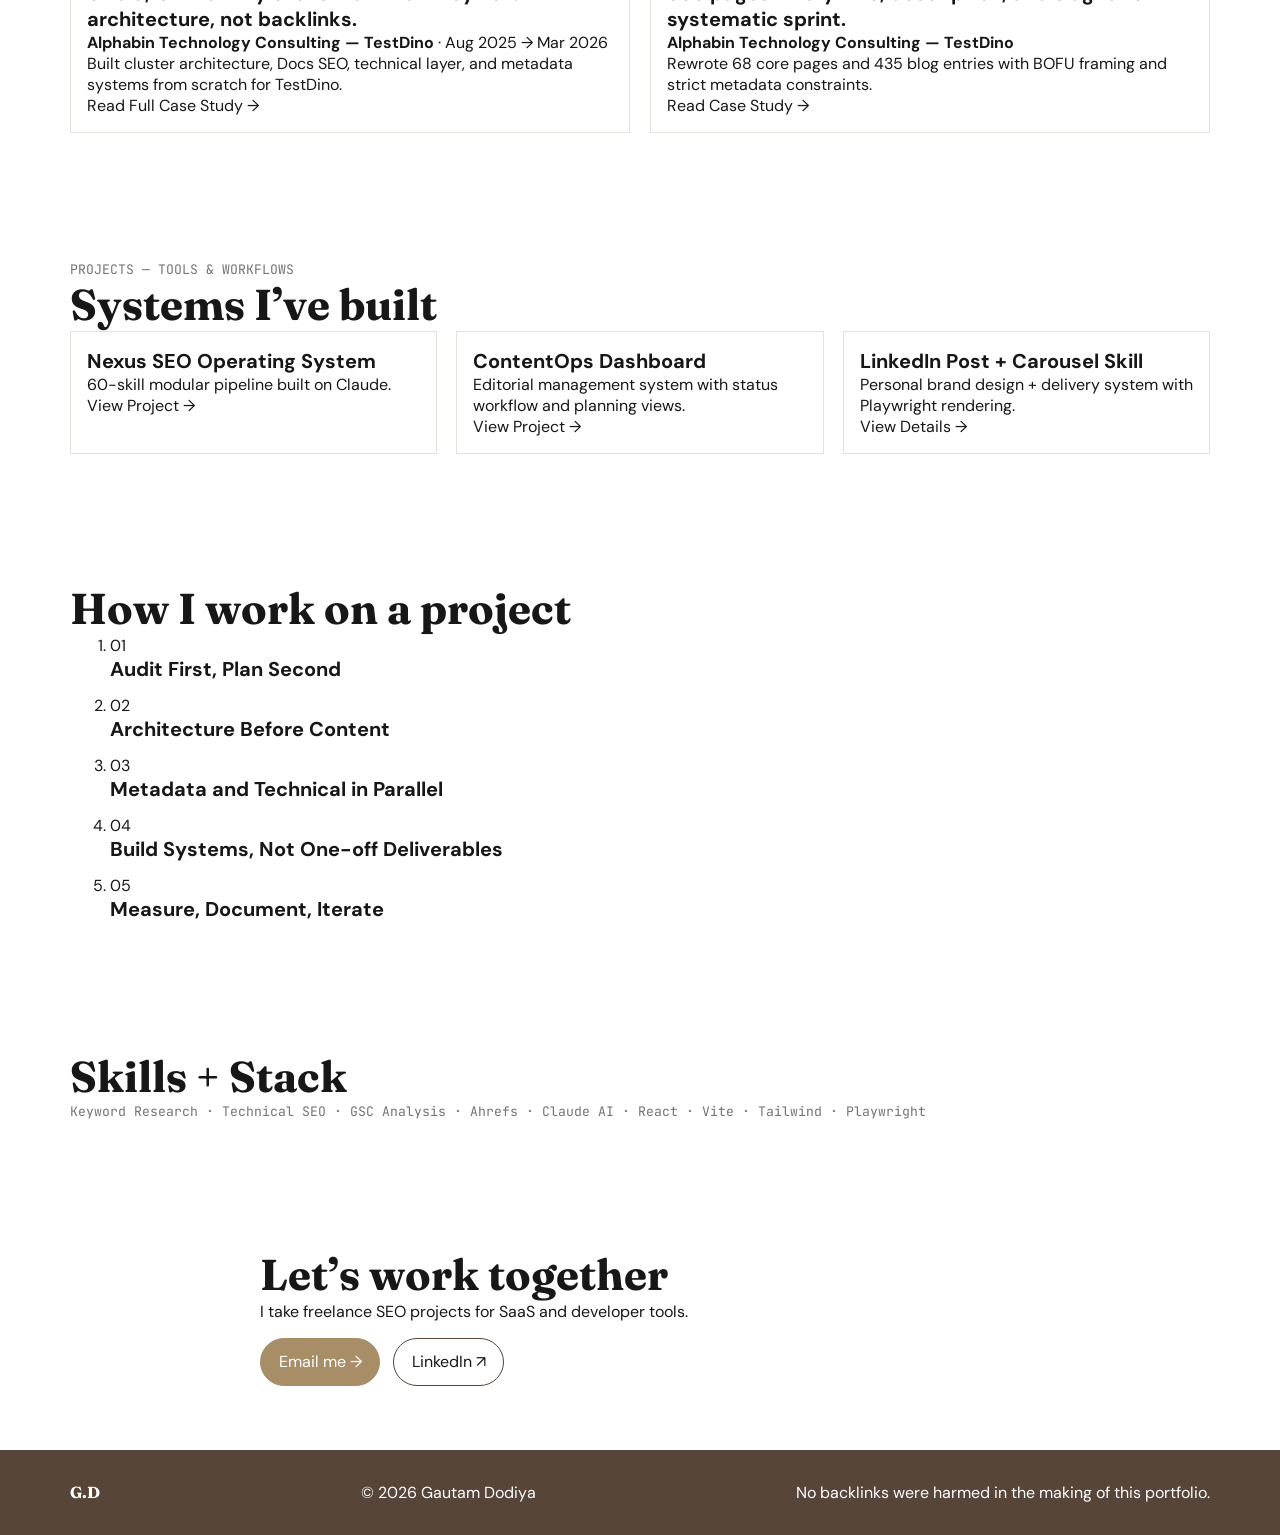
==== commit 2a0bc77a: "Build portfolio foundation and core single-page structure" ====
--- a/index.html
+++ b/index.html
@@ -1,1396 +1,71 @@
-<!DOCTYPE html>
-<html lang="en">
-<head>
-    <meta charset="UTF-8">
-    <meta name="viewport" content="width=device-width, initial-scale=1.0">
-    <title>Gautam Dodiya - SEO Executive Portfolio</title>
-    <meta name="description" content="Professional SEO portfolio showcasing expertise in on-page, off-page, and technical SEO">
-    <style>
-        * {
-            margin: 0;
-            padding: 0;
-            box-sizing: border-box;
-        }
-
-        /* Reused color variables derived from existing palette (no new colors introduced) */
-        :root {
-            --bg-light: #FAFAFA; /* existing */
-            --text-dark: #1F1F1F; /* existing */
-            --accent-green: #6B7F5A; /* existing */
-            --accent-blue: #3b82f6; /* existing */
-            --muted: #6B7280; /* existing tone used */
-            --gold: #A18D6D; /* existing */
-        }
-
-        body {
-            font-family: -apple-system, BlinkMacSystemFont, 'Segoe UI', Roboto, 'Helvetica Neue', Arial, sans-serif;
-            line-height: 1.6;
-            transition: background-color 0.3s, color 0.3s;
-        }
-
-        /* Light Mode */
-        body.light-mode {
-            background: #FAFAFA;
-            color: #1F1F1F;
-        }
-
-        /* Dark Mode */
-        body.dark-mode {
-            background: #0F1210;
-            color: #EDEDED;
-        }
-
-        /* Dark Mode Toggle - visible during intro and portfolio, hidden during transition, responsive */
-        .dark-toggle {
-            position: fixed;
-            top: 24px;
-            right: 24px;
-            z-index: 2500; /* above intro overlay (2200) */
-            width: 40px;
-            height: 40px;
-            border-radius: 50%;
-            border: none;
-            font-size: 18px;
-            cursor: pointer;
-            box-shadow: 0 4px 6px rgba(0, 0, 0, 0.1);
-            transition: all 0.3s;
-        }
-
-        .dark-toggle:hover {
-            transform: scale(1.1);
-        }
-
-        .light-mode .dark-toggle {
-            background: #FFFFFF;
-            border: 1px solid #E0E0E0;
-        }
-
-        .dark-mode .dark-toggle {
-            background: #161A17;
-            border: 1px solid #2A2F2B;
-        }
-
-        @media (max-width: 768px) {
-            .dark-toggle {
-                width: 50px;
-                height: 50px;
-                font-size: 20px;
-                top: 16px;
-                right: 16px;
-            }
-        }
-
-        /* Main Container */
-        .container {
-            display: flex;
-            flex-direction: column;
-            min-height: auto;
-            transition: opacity 560ms cubic-bezier(.2,.9,.2,1), transform 560ms cubic-bezier(.2,.9,.2,1);
-        }
-
-        @media (min-width: 1024px) {
-            .container {
-                display: grid;
-                grid-template-columns: 1fr 300px;
-                gap: 32px;
-                align-items: start;
-            }
-        }
-
-        /* Sidebar */
-        .sidebar {
-            padding: 32px;
-            transition: all 0.3s;
-            order: 3;
-        }
-
-        @media (min-width: 1024px) {
-            .sidebar {
-                position: sticky;
-                top: 24px;
-                height: fit-content;
-                order: 2;
-                padding: 24px;
-            }
-        }
-
-        .sidebar-content {
-            display: flex;
-            flex-direction: column;
-            gap: 32px;
-        }
-
-        @media (min-width: 768px) {
-            .sidebar-content {
-            display: grid;
-            grid-template-columns: repeat(auto-fit, minmax(250px, 1fr));
-            gap: 32px;
-            }
-        }
-
-        @media (min-width: 1024px) {
-            .sidebar-content {
-            display: flex;
-            flex-direction: column;
-            gap: 24px;
-            }
-        }
-
-        .contact-item {
-            display: flex;
-            align-items: center;
-            gap: 8px;
-            font-size: 14px;
-            margin-bottom: 8px;
-            color: inherit;
-            text-decoration: none;
-            transition: color 0.2s;
-        }
-
-        .contact-item:hover {
-            color: #3b82f6;
-        }
-
-        .section-title {
-            font-size: 12px;
-            text-transform: uppercase;
-            letter-spacing: 0.1em;
-            font-weight: 600;
-            margin-bottom: 12px;
-        }
-
-        .light-mode .section-title {
-            color: #8A8A8A;
-        }
-
-        .dark-mode .section-title {
-            color: #B0B5B1;
-        }
-
-        .education-item {
-            padding-left: 16px;
-            border-left: 2px solid;
-            margin-bottom: 12px;
-        }
-
-        .education-item:first-child {
-            border-color: #6B7F5A;
-        }
-
-        .education-item:last-child {
-            border-color: #6B7F5A;
-        }
-
-        .cert-item {
-            display: flex;
-            align-items: start;
-            gap: 8px;
-            margin-bottom: 8px;
-            font-size: 12px;
-        }
-
-        .cert-item::before {
-            content: '✓';
-            color: #6B7F5A;
-            margin-top: 2px;
-        }
-
-        .download-btn {
-            display: block;
-            width: 100%;
-            text-align: center;
-            padding: 12px 16px;
-            background: #6B7F5A;
-            color: #FFFFFF;
-            border-radius: 8px;
-            text-decoration: none;
-            font-size: 14px;
-            font-weight: 500;
-            transition: all 0.2s;
-        }
-
-        .download-btn:hover {
-            transform: translateY(-2px);
-            box-shadow: 0 10px 15px rgba(107, 127, 90, 0.3);
-        }
-
-        /* Main Content */
-        .main-content {
-            padding: 24px;
-            order: 1;
-        }
-
-        @media (min-width: 1024px) {
-            .main-content {
-            padding: 48px 64px;
-            order: 1;
-            }
-        }
-
-        /* Hero Section */
-        .hero {
-            max-width: 1200px;
-            margin-bottom: 64px;
-        }
-
-        .hero-layout {
-            display: flex;
-            flex-direction: column;
-            gap: 32px;
-            align-items: start;
-            margin-bottom: 32px;
-        }
-
-        @media (min-width: 768px) {
-            .hero-layout {
-            flex-direction: row;
-            align-items: center;
-            }
-        }
-
-        .avatar {
-            width: 128px;
-            height: 128px;
-            border-radius: 50%;
-            background: linear-gradient(135deg, #3b82f6 0%, #6366f1 100%);
-            display: flex;
-            align-items: center;
-            justify-content: center;
-            color: white;
-            font-size: 48px;
-            font-weight: bold;
-            flex-shrink: 0;
-            box-shadow: 0 20px 25px rgba(0, 0, 0, 0.15);
-        }
-
-        .hero-text {
-            flex: 1;
-        }
-
-        .status-badge {
-            display: inline-block;
-            padding: 8px 16px;
-            border-radius: 9999px;
-            font-size: 14px;
-            font-weight: 500;
-            margin-bottom: 16px;
-        }
-
-        .light-mode .status-badge {
-            background: #F4F1EB;
-            color: #703B3B;
-        }
-
-        .dark-mode .status-badge {
-            background: #262420;
-            color: #B6A98A;
-        }
-
-        .hero h1 {
-            font-size: 48px;
-            font-weight: bold;
-            margin-bottom: 16px;
-        }
-
-        .hero h1:focus {
-            outline: none;
-        }
-
-        .hero h2 {
-            font-size: 24px;
-            font-weight: 600;
-            color: #A18D6D;
-            margin-bottom: 16px;
-        }
-
-        .hero-description {
-            font-size: 16px;
-            line-height: 1.7;
-            max-width: 42rem;
-        }
-
-        .light-mode .hero-description {
-            color: #6B7280;
-        }
-
-        .dark-mode .hero-description {
-            color: #B6B2AA;
-        }
-
-        /* Social Links */
-        .social-links {
-            display: flex;
-            flex-wrap: wrap;
-            align-items: center;
-            gap: 16px;
-            margin-bottom: 32px;
-        }
-
-        .social-label {
-            font-size: 14px;
-            font-weight: 500;
-        }
-
-        .light-mode .social-label {
-            color: #5F6368;
-        }
-
-        .dark-mode .social-label {
-            color: #B0B5B1;
-        }
-
-        .social-btn {
-            display: flex;
-            align-items: center;
-            gap: 8px;
-            padding: 8px 16px;
-            border-radius: 8px;
-            text-decoration: none;
-            font-size: 14px;
-            font-weight: 500;
-            transition: all 0.2s;
-        }
-
-        .light-mode .social-btn {
-            background: #FFFFFF;
-            border: 1px solid #E0E0E0;
-            color: #1F1F1F;
-        }
-
-        .light-mode .social-btn:hover {
-            border-color: #6B7F5A;
-            box-shadow: 0 4px 6px rgba(0, 0, 0, 0.1);
-        }
-
-        .dark-mode .social-btn {
-            background: #161A17;
-            color: #EDEDED;
-            border: 1px solid #2A2F2B;
-        }
-
-        .dark-mode .social-btn:hover {
-            background: #1D221E;
-            border-color: #9FB08C;
-        }
-
-        /* CTA Buttons */
-        .cta-buttons {
-            display: flex;
-            flex-wrap: wrap;
-            gap: 16px;
-        }
-
-        .btn-primary {
-            padding: 12px 24px;
-            background: #F2994A;
-            color: white;
-            border-radius: 8px;
-            text-decoration: none;
-            font-weight: 500;
-            transition: all 0.2s;
-        }
-
-        .btn-primary:hover {
-            transform: translateY(-2px);
-            box-shadow: 0 10px 15px rgba(242, 153, 74, 0.3);
-        }
-
-        .btn-secondary {
-            padding: 12px 24px;
-            border: 2px solid;
-            border-radius: 8px;
-            text-decoration: none;
-            font-weight: 500;
-            transition: all 0.2s;
-        }
-
-        .light-mode .btn-secondary {
-            border-color: #1F1F1F;
-            color: #1F1F1F;
-            background: transparent;
-        }
-
-        .light-mode .btn-secondary:hover {
-            background: #1F1F1F;
-            color: #FFFFFF;
-        }
-
-        .dark-mode .btn-secondary {
-            border-color: #FFFFFF;
-            color: #FFFFFF;
-            background: transparent;
-        }
-
-        .dark-mode .btn-secondary:hover {
-            background: #FFFFFF;
-            color: #1F2933;
-        }
-
-        /* Experience Section */
-        .experience-section {
-            margin-bottom: 64px;
-            padding: 32px;
-            border-radius: 16px;
-            border: 1px solid;
-            box-shadow: 0 1px 3px rgba(0, 0, 0, 0.05);
-            transition: all 0.3s;
-        }
-
-        .light-mode .experience-section {
-            background: #FFFFFF;
-            border-color: #E0E0E0;
-        }
-
-        .dark-mode .experience-section {
-            background: #161A17;
-            border-color: #2A2F2B;
-        }
-
-        .experience-item {
-            display: flex;
-            align-items: start;
-            gap: 16px;
-            padding: 16px;
-            border-radius: 8px;
-            margin-bottom: 16px;
-            transition: background 0.2s;
-        }
-
-        .light-mode .experience-item:hover {
-            background: #F4F6F8;
-        }
-
-        .dark-mode .experience-item:hover {
-            background: #1D221E;
-        }
-
-        .status-dot {
-            width: 8px;
-            height: 8px;
-            border-radius: 50%;
-            margin-top: 8px;
-            flex-shrink: 0;
-        }
-
-        .status-dot.active {
-            background: #6B7F5A;
-        }
-
-        .light-mode .status-dot.inactive {
-            background: #E0E0E0;
-        }
-
-        .dark-mode .status-dot.inactive {
-            background: #2A2F2B;
-        }
-
-        /* Skills Grid */
-        .skills-section {
-            margin-bottom: 64px;
-        }
-
-        .section-header {
-            text-align: center;
-            max-width: 42rem;
-            margin: 0 auto 48px;
-        }
-
-        .section-header h2 {
-            font-size: 36px;
-            font-weight: bold;
-            margin-bottom: 16px;
-        }
-
-        .skills-grid {
-            display: grid;
-            grid-template-columns: 1fr;
-            gap: 24px;
-        }
-
-        @media (min-width: 768px) {
-            .skills-grid {
-                grid-template-columns: repeat(2, 1fr);
-            }
-        }
-
-        @media (min-width: 1280px) {
-            .skills-grid {
-                grid-template-columns: repeat(3, 1fr);
-            }
-        }
-
-        .skill-card {
-            position: relative;
-            padding: 24px;
-            border-radius: 12px;
-            border: 1px solid;
-            transition: all 0.3s;
-            overflow: hidden;
-        }
-
-        .light-mode .skill-card {
-            background: #FFFFFF;
-            border-color: #E0E0E0;
-        }
-
-        .light-mode .skill-card:hover {
-            border-color: #6B7F5A;
-            box-shadow: 0 10px 15px rgba(107, 127, 90, 0.15);
-            transform: translateY(-4px);
-        }
-
-        .dark-mode .skill-card {
-            background: #161A17;
-            border-color: #2A2F2B;
-        }
-
-        .dark-mode .skill-card:hover {
-            border-color: #9FB08C;
-            box-shadow: 0 10px 15px rgba(159, 176, 140, 0.2);
-            transform: translateY(-4px);
-        }
-
-        .skill-header {
-            display: flex;
-            justify-content: space-between;
-            align-items: start;
-            margin-bottom: 12px;
-        }
-
-        .skill-icon {
-            width: 48px;
-            height: 48px;
-            border-radius: 8px;
-            display: flex;
-            align-items: center;
-            justify-content: center;
-            font-size: 24px;
-            transition: transform 0.3s;
-        }
-
-        .skill-card:hover .skill-icon {
-            transform: scale(1.1);
-        }
-
-        .light-mode .skill-icon {
-            background: #F4F6F8;
-        }
-
-        .dark-mode .skill-icon {
-            background: #1D221E;
-        }
-
-        .skill-level {
-            padding: 4px 8px;
-            border-radius: 9999px;
-            font-size: 12px;
-        }
-
-        .light-mode .skill-level {
-            background: #F4F6F8;
-            color: #6B7F5A;
-        }
-
-        .dark-mode .skill-level {
-            background: #1D221E;
-            color: #9FB08C;
-        }
-
-        .skill-title {
-            font-size: 18px;
-            font-weight: bold;
-            margin-bottom: 8px;
-            transition: color 0.3s;
-        }
-
-        .skill-card:hover .skill-title {
-            color: #6B7F5A;
-        }
-
-        .skill-description {
-            font-size: 14px;
-            line-height: 1.6;
-            margin-bottom: 16px;
-        }
-
-        .light-mode .skill-description {
-            color: #5F6368;
-        }
-
-        .dark-mode .skill-description {
-            color: #B0B2AA;
-        }
-
-        .skill-tags {
-            display: flex;
-            flex-wrap: wrap;
-            gap: 8px;
-        }
-
-        .skill-tag {
-            padding: 4px 8px;
-            border-radius: 9999px;
-            font-size: 12px;
-        }
-
-        .light-mode .skill-tag {
-            background: #F4F6F8;
-            color: #6B7F5A;
-        }
-
-        .dark-mode .skill-tag {
-            background: #1D221E;
-            color: #9FB08C;
-        }
-
-        /* Footer CTA */
-        .footer-cta {
-            margin-top: 0;
-            text-align: center;
-            padding: 48px 24px;
-            border-radius: 0;
-            box-shadow: none;
-            border-top: 1px solid;
-            order: 4;
-        }
-
-        @media (min-width: 1024px) {
-            .footer-cta {
-                padding: 80px 64px;
-                grid-column: 1 / -1;
-            }
-        }
-
-        .light-mode .footer-cta {
-            background: #1F1F1F;
-            border-color: #E0E0E0;
-        }
-
-        .dark-mode .footer-cta {
-            background: #0F1210;
-            border-color: #2A2F2B;
-        }
-
-        .footer-cta h3 {
-            font-size: 36px;
-            font-weight: bold;
-            color: white;
-            margin-bottom: 16px;
-        }
-
-        .footer-cta p {
-            color: #B0B5B1;
-            margin-bottom: 32px;
-            max-width: 42rem;
-            margin-left: auto;
-            margin-right: auto;
-        }
-
-        .footer-buttons {
-            display: flex;
-            flex-wrap: wrap;
-            justify-content: center;
-            gap: 16px;
-        }
-
-        .footer-btn-primary {
-            padding: 16px 32px;
-            background: #FFFFFF;
-            color: #1F1F1F;
-            border-radius: 8px;
-            text-decoration: none;
-            font-weight: 500;
-            transition: all 0.2s;
-        }
-
-        .footer-btn-primary:hover {
-            box-shadow: 0 10px 15px rgba(255, 255, 255, 0.2);
-            transform: translateY(-2px);
-        }
-
-        .footer-btn-secondary {
-            padding: 16px 32px;
-            border: 2px solid white;
-            color: white;
-            border-radius: 8px;
-            text-decoration: none;
-            font-weight: 500;
-            transition: all 0.2s;
-        }
-
-        .footer-btn-secondary:hover {
-            background: white;
-            color: #1F2933;
-        }
-        
-        /* ---------------- Refined Intro Overlay Styles (Medium-Large Hero Size, Fully Visible) ---------------- */
-        /* Full-screen cinematic intro overlay using site's palette */
-        #intro-overlay {
-            position: fixed;
-            inset: 0;
-            display: flex;
-            align-items: center;
-            justify-content: center;
-            background: linear-gradient(180deg, rgba(255,255,255,0.98), rgba(255,255,255,0.96));
-            color: var(--text-dark);
-            z-index: 2200; /* sits safely above UI */
-            -webkit-backdrop-filter: blur(6px);
-            backdrop-filter: blur(6px);
-            pointer-events: auto;
-        }
-
-        /* Dark-mode variant for overlay (keeps branding consistent in dark mode) */
-        body.dark-mode #intro-overlay {
-            background: linear-gradient(180deg, rgba(15,18,16,0.98), rgba(15,18,16,0.96));
-            color: #EDEDED;
-        }
-
-        /* Card centered, spacious, cinematic - reduced to medium-large hero size, fully visible */
-        #intro-card {
-            text-align: center;
-            max-width: 900px;
-            width: calc(100% - 48px);
-            padding: 40px 40px;
-            border-radius: 20px;
-            display: flex;
-            flex-direction: column;
-            gap: 24px;
-            align-items: center;
-            justify-content: center;
-            background: transparent;
-            transform-origin: center;
-            will-change: transform, opacity;
-        }
-
-        /* Name - dominant, bold, cinematic, reduced size for visibility */
-        #intro-name {
-            font-size: clamp(32px, 6vw, 72px);
-            font-weight: 900;
-            letter-spacing: -0.02em;
-            opacity: 0;
-            transform: scale(0.94) translateY(8px);
-            animation: nameIn 700ms cubic-bezier(.2,.9,.2,1) forwards;
-            line-height: 0.95;
-        }
-
-        @keyframes nameIn {
-            to { opacity: 1; transform: scale(1) translateY(0); }
-        }
-
-        /* Passport photo - reduced size for visibility */
-        #intro-photo {
-            width: 140px;
-            height: 140px;
-            border-radius: 50%;
-            object-fit: cover;
-            opacity: 0;
-            border: 4px solid rgba(107,127,90,0.12);
-            box-shadow: 0 16px 40px rgba(107,127,90,0.08);
-            transform: translateY(12px) scale(0.98);
-            animation: photoIn 700ms 320ms cubic-bezier(.2,.9,.2,1) forwards;
-        }
-
-        @keyframes photoIn {
-            to { opacity: 1; transform: translateY(0) scale(1); border-color: rgba(107,127,90,0.26); box-shadow: 0 24px 60px rgba(107,127,90,0.18); }
-        }
-
-        /* Message - cinematic spacing and reduced size */
-        #intro-message {
-            font-size: clamp(14px, 2.2vw, 20px);
-            line-height: 1.4;
-            max-width: 800px;
-            color: inherit;
-            min-height: 4em; /* reserve space for 3 lines */
-            opacity: 0;
-            animation: msgFade 240ms 960ms ease forwards;
-            letter-spacing: -0.01em;
-        }
-
-        @keyframes msgFade { to { opacity: 1; } }
-
-        .typed-line {
-            display: block;
-            overflow: hidden;
-            white-space: nowrap;
-            border-right: 2px solid transparent;
-            font-weight: 500;
-        }
-
-        /* CTA button - prominent, uses existing accent color, reduced size */
-        #intro-cta {
-            margin-top: 8px;
-            padding: 12px 24px;
-            font-size: clamp(14px, 1.8vw, 18px);
-            font-weight: 700;
-            color: #FFFFFF;
-            background: var(--accent-green);
-            border: 0;
-            border-radius: 12px;
-            cursor: pointer;
-            box-shadow: 0 12px 30px rgba(107,127,90,0.18);
-            transition: transform 220ms ease, box-shadow 220ms ease, opacity 220ms ease;
-            outline: none;
-            display: inline-flex;
-            align-items: center;
-            gap: 8px;
-            will-change: transform, box-shadow;
-        }
-
-        /* Idle subtle pulse (inviting) - reuses accent color */
-        @keyframes ctaPulse {
-            0% { box-shadow: 0 12px 30px rgba(107,127,90,0.18); transform: translateY(0); }
-            50% { box-shadow: 0 18px 45px rgba(107,127,90,0.26); transform: translateY(-2px); }
-            100% { box-shadow: 0 12px 30px rgba(107,127,90,0.18); transform: translateY(0); }
-        }
-        /* apply subtle pulse but keep it calm */
-        #intro-cta.pulse {
-            animation: ctaPulse 2000ms ease-in-out infinite;
-        }
-
-        #intro-cta:hover {
-            transform: translateY(-3px) scale(1.02);
-        }
-
-        /* CTA press feedback */
-        #intro-cta:active {
-            transform: scale(0.98);
-            box-shadow: 0 8px 20px rgba(107,127,90,0.3);
-        }
-
-        /* White flash overlay for micro reset */
-        #white-flash {
-            position: fixed;
-            inset: 0;
-            background: var(--bg-light); /* reused from palette */
-            z-index: 2300;
-            opacity: 0;
-            pointer-events: none;
-            transition: opacity 300ms ease;
-        }
-        body.dark-mode #white-flash {
-            background: #0F1210; /* harmonize with dark mode */
-        }
-
-        /* Scattered SEO signals with organic motion */
-        #seo-signals {
-            position: fixed;
-            inset: 0;
-            z-index: 2400;
-            pointer-events: none;
-            overflow: hidden;
-        }
-        .seo-word {
-            position: absolute;
-            font-size: clamp(16px, 2.5vw, 24px);
-            font-weight: 600;
-            color: var(--text-dark);
-            opacity: 0;
-            will-change: transform, opacity;
-            animation: drift 8s ease-in-out infinite alternate;
-        }
-        body.dark-mode .seo-word {
-            color: #EDEDED;
-        }
-        @keyframes drift {
-            0% { transform: translate(0, 0) rotate(0deg); }
-            25% { transform: translate(10px, -5px) rotate(1deg); }
-            50% { transform: translate(-5px, 10px) rotate(-0.5deg); }
-            75% { transform: translate(15px, 5px) rotate(0.8deg); }
-            100% { transform: translate(0, 0) rotate(0deg); }
-        }
-
-        /* Gravity pull animation */
-        .pull-to-center {
-            animation: pullCenter 1.2s cubic-bezier(.2,.9,.2,1) forwards;
-        }
-        @keyframes pullCenter {
-            to { transform: translate(var(--center-x), var(--center-y)) scale(0.3); opacity: 0; filter: blur(2px); }
-        }
-
-        /* Portfolio reveal with depth */
-        .portfolio-reveal {
-            animation: revealIn 800ms cubic-bezier(.2,.9,.2,1) forwards;
-        }
-        @keyframes revealIn {
-            0% { opacity: 0; transform: scale(1.05) translateY(5px); filter: blur(3px); }
-            100% { opacity: 1; transform: scale(1) translateY(0); filter: blur(0); }
-        }
-
-        /* Responsive tweaks - ensure full visibility */
-        @media (max-width: 480px) {
-            #intro-photo { width: 100px; height: 100px; }
-            #intro-name { font-size: 32px; }
-            #intro-card { padding: 24px 20px; gap: 16px; }
-            #intro-message { font-size: 14px; }
-            #intro-cta { padding: 10px 20px; font-size: 14px; }
-        }
-    </style>
-</head>
-<body class="light-mode">
-    <!-- Intro overlay (top of body). Uses existing image file to avoid renaming. -->
-    <div id="intro-overlay" role="dialog" aria-hidden="false" aria-label="Intro: Gautam Dodiya">
-        <div id="intro-card" aria-hidden="false">
-            <!-- Full name appears first (dominant) -->
-            <div id="intro-name">Gautam Dodiya</div>
-
-            <!-- Passport-size circular photo with subtle animated border/glow -->
-            <img id="intro-photo" src="mepassport.png" alt="Gautam Dodiya">
-
-            <!-- Message lines revealed with typing-style animation -->
-            <div id="intro-message" aria-live="polite" aria-atomic="true">
-                <span class="typed-line" data-text="I don’t chase traffic."></span>
-                <span class="typed-line" data-text="I build visibility that turns into revenue."></span>
-                <span class="typed-line" data-text="If you’re here, growth already matters."></span>
-            </div>
-
-            <!-- Prominent CTA - visitor consciously enters portfolio -->
-            <button id="intro-cta" class="pulse" aria-label="Enter portfolio - Let's SEO">Let’s SEO</button>
-        </div>
-    </div>
-
-    <!-- White flash overlay for micro reset -->
-    <div id="white-flash"></div>
-
-    <!-- Scattered SEO signals container -->
-    <div id="seo-signals"></div>
-
-    <!-- Dark Mode Toggle - visible during intro and portfolio, hidden during transition -->
-    <button class="dark-toggle" onclick="toggleDarkMode()" aria-label="Toggle dark mode">
-        <span id="darkModeIcon">🌙</span>
-    </button>
-
-    <div class="container" id="site-container" aria-hidden="false">
-        <!-- Main Content -->
-        <section class="main-content">
-            <!-- Hero Section -->
-            <header class="hero">
-                <div class="hero-layout">
-                    <!-- Avatar -->
-                    <div class="avatar">
-                    <img src="mepassport.png" alt="Gautam Dodiya" style="width: 128px; height: 128px; border-radius: 50%; object-fit: cover; box-shadow: 0 20px 25px rgba(0, 0, 0, 0.15);">
-                    </div>
-                    <!-- Hero Text -->
-                    <div class="hero-text">
-                        <h1>Gautam Dodiya</h1>
-                        <h2>SEO Executive</h2>
-                        <p class="hero-description">
-                            Ranked TestDino homepage for "Playwright Analytics" in 4 months. Ranked 27 landing pages and 15+ blogs for high-intent keywords. Built ~640 backlinks.
-                        </p>
-                    </div>
-                </div>
-
-                <!-- Social Links -->
-                <div class="social-links">
-                    <span class="social-label">Connect:</span>
-                    <a href="https://www.linkedin.com/in/gautam-dodiya-b2490a226/" target="_blank" class="social-btn">
-                        <span>🔗</span>
-                        <span>LinkedIn</span>
-                    </a>
-                    <a href="mailto:gautamdodiya1718@gmail.com" class="social-btn">
-                        <span>✉️</span>
-                        <span>Email</span>
-                    </a>
-                    <a href="tel:+918758786043" class="social-btn">
-                        <span>📱</span>
-                        <span>Phone</span>
-                    </a>
-                </div>
-
-                <!-- CTA Buttons -->
-                <div class="cta-buttons">
-                    <a href="#skills" class="btn-primary">View Skills →</a>
-                    <a href="Gautam SEO Resume.pdf" class="btn-secondary" download>Download Resume</a>
-                </div>
-            </header>
-
-            <!-- Experience Section -->
-            <section class="experience-section">
-                <h3 class="section-title">Experience</h3>
-                <div class="experience-item">
-                    <div class="status-dot active"></div>
-                    <div>
-                        <p style="font-weight: 600; margin-bottom: 4px;">Alphabin — TestDino</p>
-                        <p style="font-size: 14px; margin-bottom: 4px; opacity: 0.8;">SEO Executive</p>
-                        <p style="font-size: 12px; opacity: 0.6;">Jul 2025 – Present</p>
-                    </div>
-                </div>
-                <div class="experience-item">
-                    <div class="status-dot inactive"></div>
-                    <div>
-                        <p style="font-weight: 600; margin-bottom: 4px;">Happequity</p>
-                        <p style="font-size: 14px; margin-bottom: 4px; opacity: 0.8;">Digital Marketing Intern</p>
-                        <p style="font-size: 12px; opacity: 0.6;">May–Jul 2024</p>
-                    </div>
-                </div>
-                <div class="experience-item">
-                    <div class="status-dot inactive"></div>
-                    <div>
-                        <p style="font-weight: 600; margin-bottom: 4px;">Pantaloons (ABFRL)</p>
-                        <p style="font-size: 14px; margin-bottom: 4px; opacity: 0.8;">Retail Marketing Intern</p>
-                        <p style="font-size: 12px; opacity: 0.6;">Sep–Nov 2023</p>
-                    </div>
-                </div>
-            </section>
-
-            <!-- Skills Section -->
-            <section id="skills" class="skills-section">
-                <div class="section-header">
-                    <h2>Core Skills</h2>
-                    <p style="opacity: 0.7;">Professional SEO expertise across multiple domains</p>
-                </div>
-
-                <div class="skills-grid">
-                    <!-- Skill 1 -->
-                    <a href="skill.html#on-page-seo" class="skill-card" style="text-decoration: none; color: inherit; cursor: pointer;">
-                        <div class="skill-header">
-                            <div class="skill-icon">📝</div>
-                            <div class="skill-level">Expert</div>
-                        </div>
-                        <h3 class="skill-title">On-Page SEO</h3>
-                        <p class="skill-description">Content optimization, meta tags, internal linking, and keyword placement strategies</p>
-                        <div class="skill-tags">
-                            <span class="skill-tag">Content</span>
-                            <span class="skill-tag">Meta Tags</span>
-                            <span class="skill-tag">Keywords</span>
-                        </div>
-                    </a>
-
-                    <!-- Skill 2 -->
-                    <a href="skill.html#off-page-seo" class="skill-card" style="text-decoration: none; color: inherit; cursor: pointer;">
-                        <div class="skill-header">
-                            <div class="skill-icon">🔗</div>
-                            <div class="skill-level">Expert</div>
-                        </div>
-                        <h3 class="skill-title">Off-Page SEO</h3>
-                        <p class="skill-description">Link building, digital PR, guest posting, and brand mentions across the web</p>
-                        <div class="skill-tags">
-                            <span class="skill-tag">Backlinks</span>
-                            <span class="skill-tag">Outreach</span>
-                            <span class="skill-tag">PR</span>
-                        </div>
-                    </a>
-
-                    <!-- Skill 3 -->
-                    <a href="skill.html#technical-seo" class="skill-card" style="text-decoration: none; color: inherit; cursor: pointer;">
-                        <div class="skill-header">
-                            <div class="skill-icon">⚙️</div>
-                            <div class="skill-level">Advanced</div>
-                        </div>
-                        <h3 class="skill-title">Technical SEO</h3>
-                        <p class="skill-description">Site architecture, crawling, indexing, Core Web Vitals, and structured data</p>
-                        <div class="skill-tags">
-                            <span class="skill-tag">Crawling</span>
-                            <span class="skill-tag">Speed</span>
-                            <span class="skill-tag">Schema</span>
-                        </div>
-                    </a>
-
-                    <!-- Skill 4 -->
-                    <a href="skill.html#keyword-research" class="skill-card" style="text-decoration: none; cursor: pointer;">
-                        <div class="skill-header">
-                            <div class="skill-icon">🔍</div>
-                            <div class="skill-level">Expert</div>
-                        </div>
-                        <h3 class="skill-title">Keyword Research</h3>
-                        <p class="skill-description">Search intent analysis, keyword mapping, and competitive gap analysis</p>
-                        <div class="skill-tags">
-                            <span class="skill-tag">Intent</span>
-                            <span class="skill-tag">Mapping</span>
-                            <span class="skill-tag">Analysis</span>
-                        </div>
-                    </a>
-
-                    <!-- Skill 5 -->
-                    <a href="skill.html#content-strategy" class="skill-card" style="text-decoration: none; color: inherit; cursor: pointer;">
-                        <div class="skill-header">
-                            <div class="skill-icon">📊</div>
-                            <div class="skill-level">Advanced</div>
-                        </div>
-                        <h3 class="skill-title">Content Strategy</h3>
-                        <p class="skill-description">TOFU, MOFU, BOFU content planning aligned with user journey</p>
-                        <div class="skill-tags">
-                            <span class="skill-tag">Planning</span>
-                            <span class="skill-tag">Funnel</span>
-                            <span class="skill-tag">Journey</span>
-                        </div>
-                    </a>
-
-                    <!-- Skill 6 -->
-                    <a href="skill.html#ai-seo" class="skill-card" style="text-decoration: none; color: inherit; cursor: pointer;">
-                        <div class="skill-header">
-                            <div class="skill-icon">🤖</div>
-                            <div class="skill-level">Intermediate</div>
-                        </div>
-                        <h3 class="skill-title">AI SEO / AEO</h3>
-                        <p class="skill-description">Optimizing for AI Overviews, featured snippets, and answer engines</p>
-                        <div class="skill-tags">
-                            <span class="skill-tag">AI</span>
-                            <span class="skill-tag">Snippets</span>
-                            <span class="skill-tag">SGE</span>
-                        </div>
-                    </a>
-
-                    <!-- Skill 7 -->
-                    <a href="skill.html#analytics" class="skill-card" style="text-decoration: none; color: inherit; cursor: pointer;">
-                        <div class="skill-header">
-                            <div class="skill-icon">📈</div>
-                            <div class="skill-level">Advanced</div>
-                        </div>
-                        <h3 class="skill-title">Analytics & Reporting</h3>
-                        <p class="skill-description">Google Analytics, Search Console, data visualization, and performance tracking</p>
-                        <div class="skill-tags">
-                            <span class="skill-tag">GA4</span>
-                            <span class="skill-tag">GSC</span>
-                            <span class="skill-tag">Reports</span>
-                        </div>
-                    </a>
-
-                    <!-- Skill 8 -->
-                    <a href="skill.html#local-seo" class="skill-card" style="text-decoration: none; color: inherit; cursor: pointer;">
-                        <div class="skill-header">
-                            <div class="skill-icon">📍</div>
-                            <div class="skill-level">Intermediate</div>
-                        </div>
-                        <h3 class="skill-title">Local SEO</h3>
-                        <p class="skill-description">Google Business Profile, local citations, and location-based optimization</p>
-                        <div class="skill-tags">
-                            <span class="skill-tag">GBP</span>
-                            <span class="skill-tag">Citations</span>
-                            <span class="skill-tag">Local</span>
-                        </div>
-                    </a>
-
-                    <!-- Skill 9 -->
-                    <a href="skill.html#seo-tools" class="skill-card" style="text-decoration: none; color: inherit; cursor: pointer;">
-                        <div class="skill-header">
-                            <div class="skill-icon">🛠️</div>
-                            <div class="skill-level">Expert</div>
-                        </div>
-                        <h3 class="skill-title">SEO Tools</h3>
-                        <p class="skill-description">SEMrush, Ahrefs, Screaming Frog, and WordPress optimization</p>
-                        <div class="skill-tags">
-                            <span class="skill-tag">SEMrush</span>
-                            <span class="skill-tag">WordPress</span>
-                            <span class="skill-tag">Tools</span>
-                        </div>
-                    </a>
-                </div>
-            </section>
-
-        </section>
-
-        <!-- Sidebar -->
-        <aside class="sidebar">
-            <div class="sidebar-content">
-                <!-- Contact Info -->
-                <div>
-                    <div class="contact-item">
-                        <span>📍</span>
-                        <span>Surat, India</span>
-                    </div>
-                    <a class="contact-item" href="mailto:gautamdodiya1718@gmail.com">
-                        <span>✉️</span>
-                        <span>gautamdodiya1718@gmail.com</span>
-                    </a>
-                    <div class="contact-item">
-                        <span>📱</span>
-                        <span>+91 87587 86043</span>
-                    </div>
-                </div>
-
-                <!-- Education -->
-                <section>
-                    <h3 class="section-title">Education</h3>
-                    <div class="education-item">
-                        <p style="font-size: 14px; font-weight: 500; margin-bottom: 4px;">MBA</p>
-                        <p style="font-size: 12px; opacity: 0.7;">LJ University, Ahmedabad</p>
-                    </div>
-                    <div class="education-item">
-                        <p style="font-size: 14px; font-weight: 500; margin-bottom: 4px;">BBA</p>
-                        <p style="font-size: 12px; opacity: 0.7;">VNSGU, Surat</p>
-                    </div>
-                </section>
-
-                <!-- Certifications -->
-                <section>
-                    <h3 class="section-title">Certifications</h3>
-                    <div class="cert-item">Google SEO (UC Davis)</div>
-                    <div class="cert-item">Google Digital Marketing</div>
-                    <div class="cert-item">Meta Social Media Marketing</div>
-                    <div class="cert-item">Generative AI Mastermind</div>
-                </section>
-
-                <!-- Download Button -->
-                <a href="Gautam SEO Resume.pdf" class="download-btn" download>
-                    📄 Download Resume
-                </a>
-            </div>
-        </aside>
-    </div>
-
-    <script>
-        /* Refined Intro: multi-stage cinematic transition with organic motion and gravity pull
-           - Intro always plays on every load
-           - Stage 1: CTA feedback, intro prepares exit
-           - Stage 2: Micro white flash (0.4-0.6s)
-           - Stage 3: Scattered SEO signals with organic drifting motion
-           - Stage 4: Gravity pull to center
-           - Stage 5: Portfolio reveal with depth
-           - Locks scroll, hides portfolio completely during transition
-        */
-        (function(){
-            document.addEventListener('DOMContentLoaded', () => {
-                const overlay = document.getElementById('intro-overlay');
-                const card = document.getElementById('intro-card');
-                const cta = document.getElementById('intro-cta');
-                const body = document.body;
-                const site = document.getElementById('site-container');
-                const whiteFlash = document.getElementById('white-flash');
-                const seoSignals = document.getElementById('seo-signals');
-                const toggle = document.querySelector('.dark-toggle');
-                if (!overlay || !card || !cta || !site || !whiteFlash || !seoSignals || !toggle) return;
-
-                // Check localStorage for theme only (no introPlayed)
-                const savedTheme = localStorage.getItem('theme') || 'light';
-
-                // Apply saved theme
-                if (savedTheme === 'dark') {
-                    body.classList.remove('light-mode');
-                    body.classList.add('dark-mode');
-                    document.getElementById('darkModeIcon').textContent = '☀️';
-                } else {
-                    body.classList.remove('dark-mode');
-                    body.classList.add('light-mode');
-                    document.getElementById('darkModeIcon').textContent = '🌙';
-                }
-
-                // Always show intro on load
-
-                // lock scroll and hide portfolio completely
-                const prevOverflow = body.style.overflow || '';
-                body.style.overflow = 'hidden';
-                site.style.display = 'none'; // completely hide to prevent any flicker
-
-                // prepare typing lines
-                const lines = Array.from(overlay.querySelectorAll('.typed-line'));
-                lines.forEach(l => l.textContent = '');
-
-                function typeText(el,text,speed=28,cb){
-                    let i=0;
-                    el.style.borderRight = `2px solid var(--accent-green)`;
-                    const t = setInterval(()=>{ el.textContent = text.slice(0,++i); if(i>=text.length){ clearInterval(t); setTimeout(()=>{ el.style.borderRight='0'; cb && cb(); },260); } }, speed);
-                }
-
-                // sequential typing after name/photo animation
-                setTimeout(()=>{
-                    let idx=0;
-                    const next = ()=>{
-                        if(idx<lines.length){ typeText(lines[idx], lines[idx].dataset.text, 28, ()=>{ idx++; next(); }); }
-                    };
-                    next();
-                }, 920);
-
-                // CTA enter handler: new multi-stage transition
-                function enterPortfolio(){
-                    if(cta.disabled) return;
-                    cta.disabled = true;
-                    cta.classList.remove('pulse');
-
-                    // Hide toggle during transition for focus
-                    toggle.style.display = 'none';
-
-                    // Stage 1: CTA feedback and intro exit prep
-                    cta.style.transform = 'scale(0.95)';
-                    setTimeout(() => {
-                        overlay.style.display = 'none';
-
-                        // Stage 2: Micro white flash
-                        whiteFlash.style.opacity = '1';
-                        setTimeout(() => {
-                            whiteFlash.style.opacity = '0';
-
-                            // Stage 3: Scattered SEO signals with organic motion
-                            const words = ['Visibility', 'Trust', 'Growth', 'Rankings', 'Intent', 'Authority', 'Conversions', 'Revenue', 'Traffic', 'Engagement', 'Strategy', 'Optimization'];
-                            const centerX = window.innerWidth / 2;
-                            const centerY = window.innerHeight / 2;
-                            words.forEach((word, i) => {
-                                const el = document.createElement('div');
-                                el.className = 'seo-word';
-                                el.textContent = word;
-                                el.style.left = `${Math.random() * 80 + 10}%`; // scattered within 10-90%
-                                el.style.top = `${Math.random() * 60 + 20}%`; // scattered within 20-80%
-                                el.style.animationDelay = `${i * 0.1}s`; // stagger appearance
-                                seoSignals.appendChild(el);
-                                setTimeout(() => el.style.opacity = '1', i * 100);
-                            });
-
-                            // Let signals drift for ~2s
-                            setTimeout(() => {
-                                // Stage 4: Gravity pull to center
-                                const wordEls = seoSignals.querySelectorAll('.seo-word');
-                                wordEls.forEach(el => {
-                                    const rect = el.getBoundingClientRect();
-                                    const dx = centerX - (rect.left + rect.width / 2);
-                                    const dy = centerY - (rect.top + rect.height / 2);
-                                    el.style.setProperty('--center-x', `${dx}px`);
-                                    el.style.setProperty('--center-y', `${dy}px`);
-                                    el.classList.add('pull-to-center');
-                                });
-
-                                // After pull, Stage 5: Portfolio reveal
-                                setTimeout(() => {
-                                    seoSignals.style.display = 'none';
-                                    site.style.display = ''; // restore display
-                                    site.classList.add('portfolio-reveal');
-                                    site.style.transition = 'opacity 800ms cubic-bezier(.2,.9,.2,1), transform 800ms cubic-bezier(.2,.9,.2,1), filter 800ms cubic-bezier(.2,.9,.2,1)';
-                                    requestAnimationFrame(() => {
-                                        site.style.opacity = '1';
-                                        site.style.transform = 'scale(1) translateY(0)';
-                                        site.style.filter = 'blur(0)';
-                                    });
-
-                                    // Final cleanup
-                                    setTimeout(() => {
-                                        whiteFlash.remove();
-                                        seoSignals.remove();
-                                        body.style.overflow = prevOverflow;
-                                        site.removeAttribute('aria-hidden');
-                                        site.classList.remove('portfolio-reveal');
-                                        // Show toggle again
-                                        toggle.style.display = '';
-                                        // Focus main heading
-                                        const focusTarget = document.querySelector('.hero h1');
-                                        if (focusTarget) {
-                                            focusTarget.setAttribute('tabindex', '-1');
-                                            focusTarget.focus();
-                                        }
-                                    }, 1000);
-                                }, 1200); // pull duration
-                            }, 2000); // drift duration
-                        }, 500); // white flash duration
-                    }, 200); // CTA feedback duration
-                }
-
-                cta.addEventListener('click', enterPortfolio);
-                cta.addEventListener('keydown', (e)=>{ if(e.key==='Enter' || e.key===' ') { e.preventDefault(); enterPortfolio(); } });
-
-                // Accessibility: allow Esc to trigger transition
-                document.addEventListener('keydown', (e)=>{ if(e.key==='Escape'){ enterPortfolio(); } });
-
-                // Focus CTA for immediate interaction
-                cta.focus();
-            });
-        })();
-
-        /* Dark Mode Toggle - visible during intro and portfolio, hidden during transition */
-        function toggleDarkMode(){
-            const body=document.body, icon=document.getElementById('darkModeIcon');
-            if(body.classList.contains('light-mode')){ body.classList.remove('light-mode'); body.classList.add('dark-mode'); icon.textContent='☀️'; localStorage.setItem('theme','dark'); }
-            else{ body.classList.remove('dark-mode'); body.classList.add('light-mode'); icon.textContent='🌙'; localStorage.setItem('theme','light'); }
-        }
-
-        /* Smooth anchor scrolling (unchanged) */
-        document.querySelectorAll('a[href^="#"]').forEach(a=>a.addEventListener('click',function(e){ e.preventDefault(); const t=document.querySelector(this.getAttribute('href')); if(t) t.scrollIntoView({behavior:'smooth',block:'start'}); }));
-    </script>
-</body>
-</html>
+<!DOCTYPE html>
+<html lang="en">
+<head>
+  <meta charset="UTF-8" />
+  <meta name="viewport" content="width=device-width, initial-scale=1.0" />
+  <title>Gautam Dodiya — SEO Executive & AI Workflow Builder</title>
+  <meta name="description" content="Portfolio of Gautam Dodiya, SEO Executive specializing in SaaS and developer tools with AI-powered SEO workflows." />
+  <meta property="og:title" content="Gautam Dodiya — SEO Portfolio" />
+  <meta property="og:description" content="Real SEO growth, technical execution, and AI workflow systems for SaaS products." />
+  <meta property="og:image" content="assets/images/gsc-screenshots/gsc-12-months.png" />
+  <link rel="preconnect" href="https://fonts.googleapis.com" />
+  <link rel="preconnect" href="https://fonts.gstatic.com" crossorigin />
+  <link href="https://fonts.googleapis.com/css2?family=DM+Sans:wght@400;500;700&family=Fraunces:opsz,wght@9..144,400;9..144,600;9..144,700&family=JetBrains+Mono:wght@400;500&display=swap" rel="stylesheet" />
+  <link rel="stylesheet" href="css/reset.css" />
+  <link rel="stylesheet" href="css/tokens.css" />
+  <link rel="stylesheet" href="css/typography.css" />
+  <link rel="stylesheet" href="css/layout.css" />
+  <link rel="stylesheet" href="css/components.css" />
+  <link rel="stylesheet" href="css/animations.css" />
+  <link rel="stylesheet" href="css/responsive.css" />
+</head>
+<body>
+  <header class="site-header" id="top">
+    <nav class="container nav-wrap">
+      <a href="#top" class="wordmark">G.D</a>
+      <button class="menu-toggle" aria-label="Open menu">☰</button>
+      <div class="nav-links" id="nav-links">
+        <a href="#results">Work</a><a href="#projects">Projects</a><a href="#services">Services</a><a href="#contact">Contact</a>
+      </div>
+    </nav>
+  </header>
+
+  <main>
+    <section id="hero" class="container split reveal">
+      <div>
+        <p class="eyebrow">SEO EXECUTIVE — SURAT, INDIA</p>
+        <h1>Gautam<br/>Dodiya</h1>
+        <span class="gold-line"></span>
+        <p class="lead">I build organic growth systems for SaaS products.</p>
+        <p class="mono">Specialist: Developer tools &amp; B2B SaaS</p>
+        <p class="mono">Focus: Technical SEO + AI-powered workflows</p>
+        <div class="cta-row"><a class="btn btn-primary" href="#results">View My Work →</a><a class="btn btn-ghost" href="Gautam SEO Resume.pdf">Download Resume</a></div>
+      </div>
+      <div class="metric-grid">
+        <article class="metric-card"><p class="mono">ORGANIC CLICKS</p><p class="metric" data-target="25600">25.6K</p><p>12 months</p></article>
+        <article class="metric-card"><p class="mono">IMPRESSIONS</p><p class="metric" data-target="3400000">3.4M</p><p>Total impressions</p></article>
+        <article class="metric-card"><p class="mono">MONTHLY CLICKS</p><p>118 → 9.1K</p><p>Aug 2025 → Mar 2026</p></article>
+        <article class="metric-card"><p class="mono">NEXUS SEO OS</p><p class="metric" data-target="60">60+</p><p>Modular skills</p></article>
+      </div>
+    </section>
+
+    <section class="marquee-wrap"><div class="marquee"><span>Currently ranking on Page 1 for:</span><span class="pill">playwright test reporting</span><span class="pill">test analytics dashboard</span><span class="pill">playwright vs cypress</span><span class="pill">playwright skill</span><span class="pill">playwright cli vs mcp</span></div></section>
+
+    <section id="about" class="container narrow reveal"><p class="eyebrow">ABOUT</p><h2>What I actually do</h2><span class="gold-line"></span><p>I’ve spent the last few years building organic channels for software companies, mainly SaaS and developer tools. At Alphabin Technology Consulting, I grew TestDino from zero organic visibility to 25,600 clicks in 12 months through keyword architecture, technical SEO, and scalable content systems.</p><p>I also build AI-powered SEO workflows. My Nexus SEO Operating System is a 60-skill modular pipeline that handles discovery, generation, optimization, internal linking, and diagnostics. I take freelance projects for audits, strategy, content operations, and automation systems.</p><p class="quick">MBA in Marketing, LJ University · SEO Executive @ Alphabin · Based in Surat / Ahmedabad, Gujarat</p></section>
+
+    <section id="services" class="container reveal"><p class="eyebrow">SERVICES — FREELANCE</p><h2>How I can help</h2><div class="card-grid three"><article class="card"><h3>SEO Audit + Strategy</h3><p>Full-site technical audit, keyword gap analysis, architecture planning, and a prioritized 90-day roadmap.</p><p><strong>Best for:</strong> SaaS products with &lt;10K monthly visitors</p></article><article class="card"><h3>Content Operations Setup</h3><p>Keyword clustering, editorial workflow design, metadata systems, and writer-brief standards for scale.</p><p><strong>Best for:</strong> Teams publishing 4+ posts/month</p></article><article class="card"><h3>AI-Powered SEO Workflows</h3><p>Custom Claude skill pipelines for research, writing, AEO structuring, internal linking, and optimization.</p><p><strong>Best for:</strong> Teams scaling without headcount</p></article></div></section>
+
+    <section id="results" class="container reveal"><p class="eyebrow">CASE STUDIES</p><h2>Work that shipped</h2><p>Real projects, real numbers. No hypothetical results.</p><div class="card-grid"><article class="case-card"><h3>0 to 9,162 monthly clicks. Built from keyword architecture, not backlinks.</h3><p><strong>Alphabin Technology Consulting — TestDino</strong> · Aug 2025 → Mar 2026</p><p>Built cluster architecture, Docs SEO, technical layer, and metadata systems from scratch for TestDino.</p><a href="work/testdino.html">Read Full Case Study →</a></article><article class="case-card"><h3>503 pages. Every title, description, and slug. One systematic sprint.</h3><p><strong>Alphabin Technology Consulting — TestDino</strong></p><p>Rewrote 68 core pages and 435 blog entries with BOFU framing and strict metadata constraints.</p><a href="work/metadata-rewrite.html">Read Case Study →</a></article></div></section>
+
+    <section id="projects" class="container reveal"><p class="eyebrow">PROJECTS — TOOLS &amp; WORKFLOWS</p><h2>Systems I’ve built</h2><div class="card-grid three"><article class="card"><h3>Nexus SEO Operating System</h3><p>60-skill modular pipeline built on Claude.</p><a href="work/nexus-os.html">View Project →</a></article><article class="card"><h3>ContentOps Dashboard</h3><p>Editorial management system with status workflow and planning views.</p><a href="work/contentops-dashboard.html">View Project →</a></article><article class="card"><h3>LinkedIn Post + Carousel Skill</h3><p>Personal brand design + delivery system with Playwright rendering.</p><a href="https://github.com/gautamdodiya1718-byte/LinkedIn-Post">View Details →</a></article></div></section>
+
+    <section id="process" class="container reveal"><h2>How I work on a project</h2><ol class="steps"><li><span>01</span><h3>Audit First, Plan Second</h3></li><li><span>02</span><h3>Architecture Before Content</h3></li><li><span>03</span><h3>Metadata and Technical in Parallel</h3></li><li><span>04</span><h3>Build Systems, Not One-off Deliverables</h3></li><li><span>05</span><h3>Measure, Document, Iterate</h3></li></ol></section>
+
+    <section id="skills-stack" class="container reveal"><h2>Skills + Stack</h2><p class="mono">Keyword Research · Technical SEO · GSC Analysis · Ahrefs · Claude AI · React · Vite · Tailwind · Playwright</p></section>
+    <section id="contact" class="container narrow reveal"><h2>Let’s work together</h2><p>I take freelance SEO projects for SaaS and developer tools.</p><div class="cta-row"><a class="btn btn-primary" href="mailto:gautamdodiya1718@gmail.com">Email me →</a><a class="btn btn-ghost" href="https://www.linkedin.com/in/gautamdodiya">LinkedIn ↗</a></div></section>
+  </main>
+
+  <footer class="site-footer"><div class="container footer-grid"><p class="wordmark">G.D</p><p>© 2026 Gautam Dodiya</p><p>No backlinks were harmed in the making of this portfolio.</p></div></footer>
+  <script src="js/nav.js"></script><script src="js/counters.js"></script><script src="js/scroll-animations.js"></script><script src="js/marquee.js"></script>
+</body>
+</html>
--- a/css/tokens.css
+++ b/css/tokens.css
@@ -0,0 +1 @@
+:root{--bg:#fff;--surface:#f8f8f6;--text:#171717;--muted:#737373;--border:#e5e2dc;--gold:#a88e67;--brown:#564538;--container:1140px}
--- a/css/typography.css
+++ b/css/typography.css
@@ -0,0 +1 @@
+h1,h2{font-family:"Fraunces",serif}h1{font-size:clamp(2.8rem,8vw,4.5rem);line-height:1.05}h2{font-size:clamp(2rem,4vw,2.7rem)}h3{font-size:1.25rem}.eyebrow,.mono{font-family:"JetBrains Mono",monospace;font-size:.82rem;color:var(--muted)}.lead{font-size:1.1rem;color:var(--muted)}
--- a/css/layout.css
+++ b/css/layout.css
@@ -0,0 +1 @@
+.container{width:min(var(--container),92%);margin:auto}.site-header{position:fixed;top:0;width:100%;z-index:9;transition:.3s}.site-header.scrolled{background:#fff;box-shadow:0 2px 14px #0001}.nav-wrap{display:flex;justify-content:space-between;align-items:center;padding:1rem 0}.split{display:grid;grid-template-columns:1.1fr 1fr;gap:2rem;padding:7rem 0 3rem}section{padding:4rem 0}.narrow{max-width:760px}.card-grid{display:grid;gap:1.2rem;grid-template-columns:1fr 1fr}.three{grid-template-columns:repeat(3,1fr)}.steps{display:grid;gap:.8rem}.footer-grid{display:flex;justify-content:space-between;gap:1rem;padding:2rem 0}
--- a/css/components.css
+++ b/css/components.css
@@ -0,0 +1 @@
+.wordmark{font-family:"Fraunces",serif;font-weight:700}.nav-links{display:flex;gap:1.2rem}.menu-toggle{display:none}.gold-line{display:block;width:60px;height:3px;background:var(--gold);margin:1rem 0}.btn{padding:.8rem 1.1rem;border-radius:999px;border:1px solid var(--brown)}.btn-primary{background:var(--gold);color:#fff;border-color:var(--gold)}.btn-ghost{background:transparent}.cta-row{display:flex;gap:.8rem;margin-top:1rem;flex-wrap:wrap}.metric-grid{display:grid;grid-template-columns:1fr 1fr;gap:1rem}.metric-card,.card,.case-card{border:1px solid var(--border);padding:1rem;background:#fff}.metric-card{border-left:3px solid var(--gold)}.card:hover,.case-card:hover{transform:translateY(-4px);border-color:var(--gold)}.marquee-wrap{background:var(--surface);border-top:1px solid var(--border);overflow:hidden}.marquee{display:flex;gap:1rem;white-space:nowrap;padding:.8rem 0;animation:scroll 30s linear infinite}.pill{background:#fff;border:1px solid var(--border);padding:.25rem .6rem;border-radius:999px;font-family:"JetBrains Mono",monospace;font-size:.8rem}.site-footer{background:var(--brown);color:#fff}
--- a/css/animations.css
+++ b/css/animations.css
@@ -0,0 +1 @@
+.reveal{opacity:0;transform:translateY(16px);transition:.35s}.reveal.in{opacity:1;transform:translateY(0)}@keyframes scroll{from{transform:translateX(0)}to{transform:translateX(-30%)}}
--- a/css/responsive.css
+++ b/css/responsive.css
@@ -0,0 +1 @@
+@media (max-width:900px){.split,.three,.card-grid{grid-template-columns:1fr}.menu-toggle{display:block;background:none;border:0}.nav-links{display:none;position:absolute;inset:64px 0 auto 0;background:#fff;padding:1rem;width:100%;flex-direction:column}.nav-links.open{display:flex}}
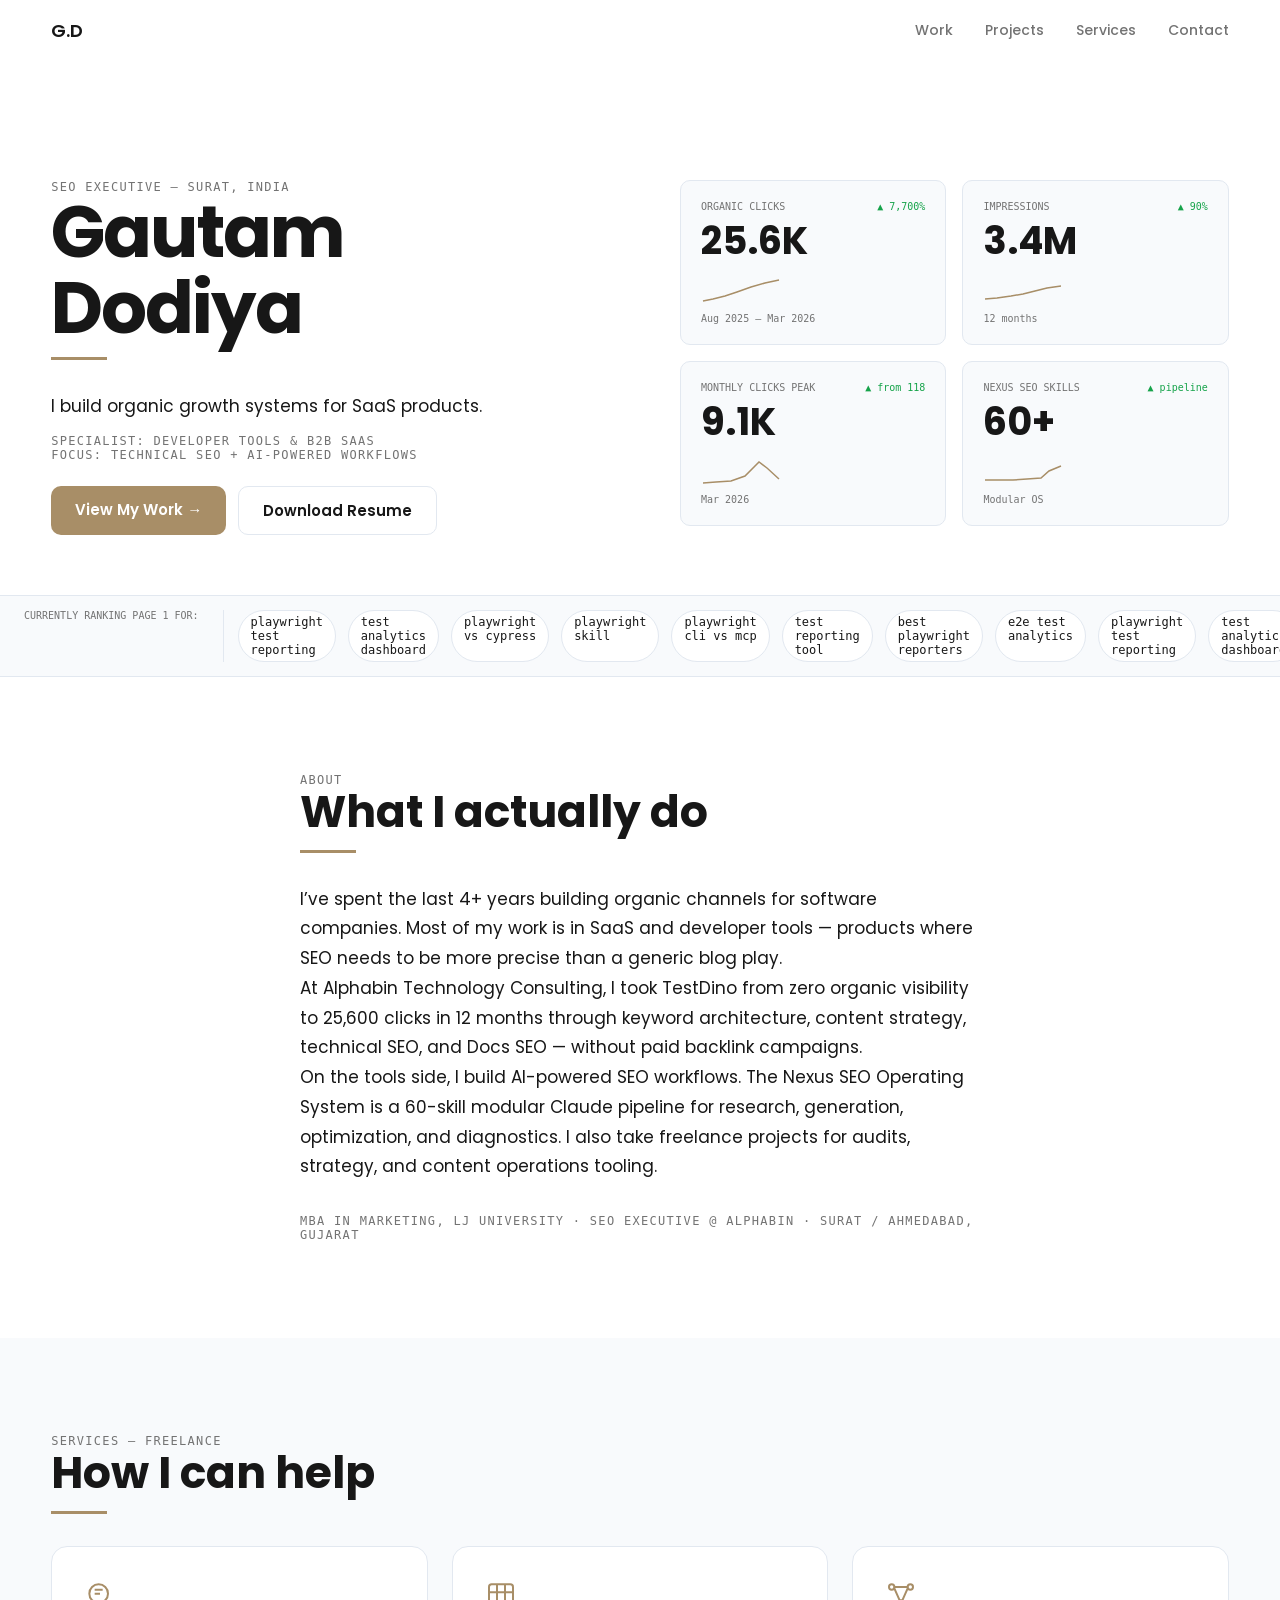
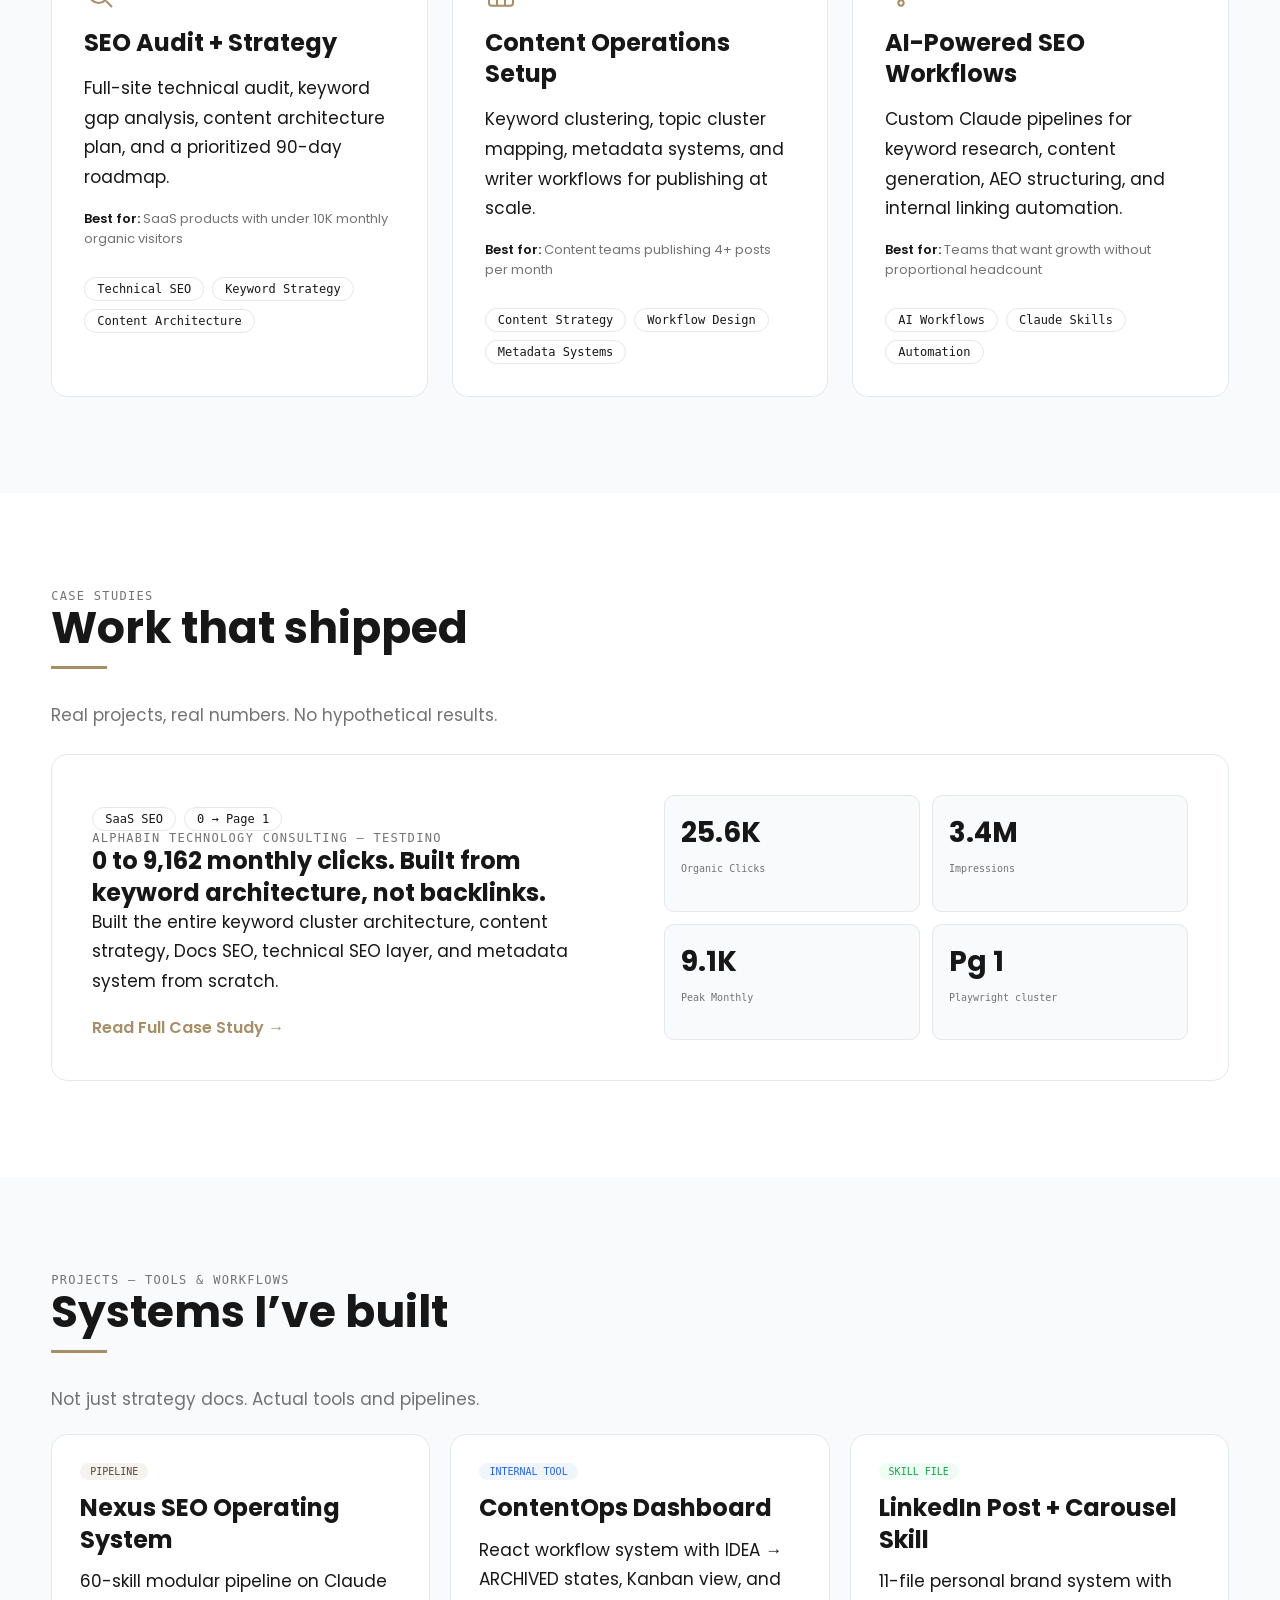
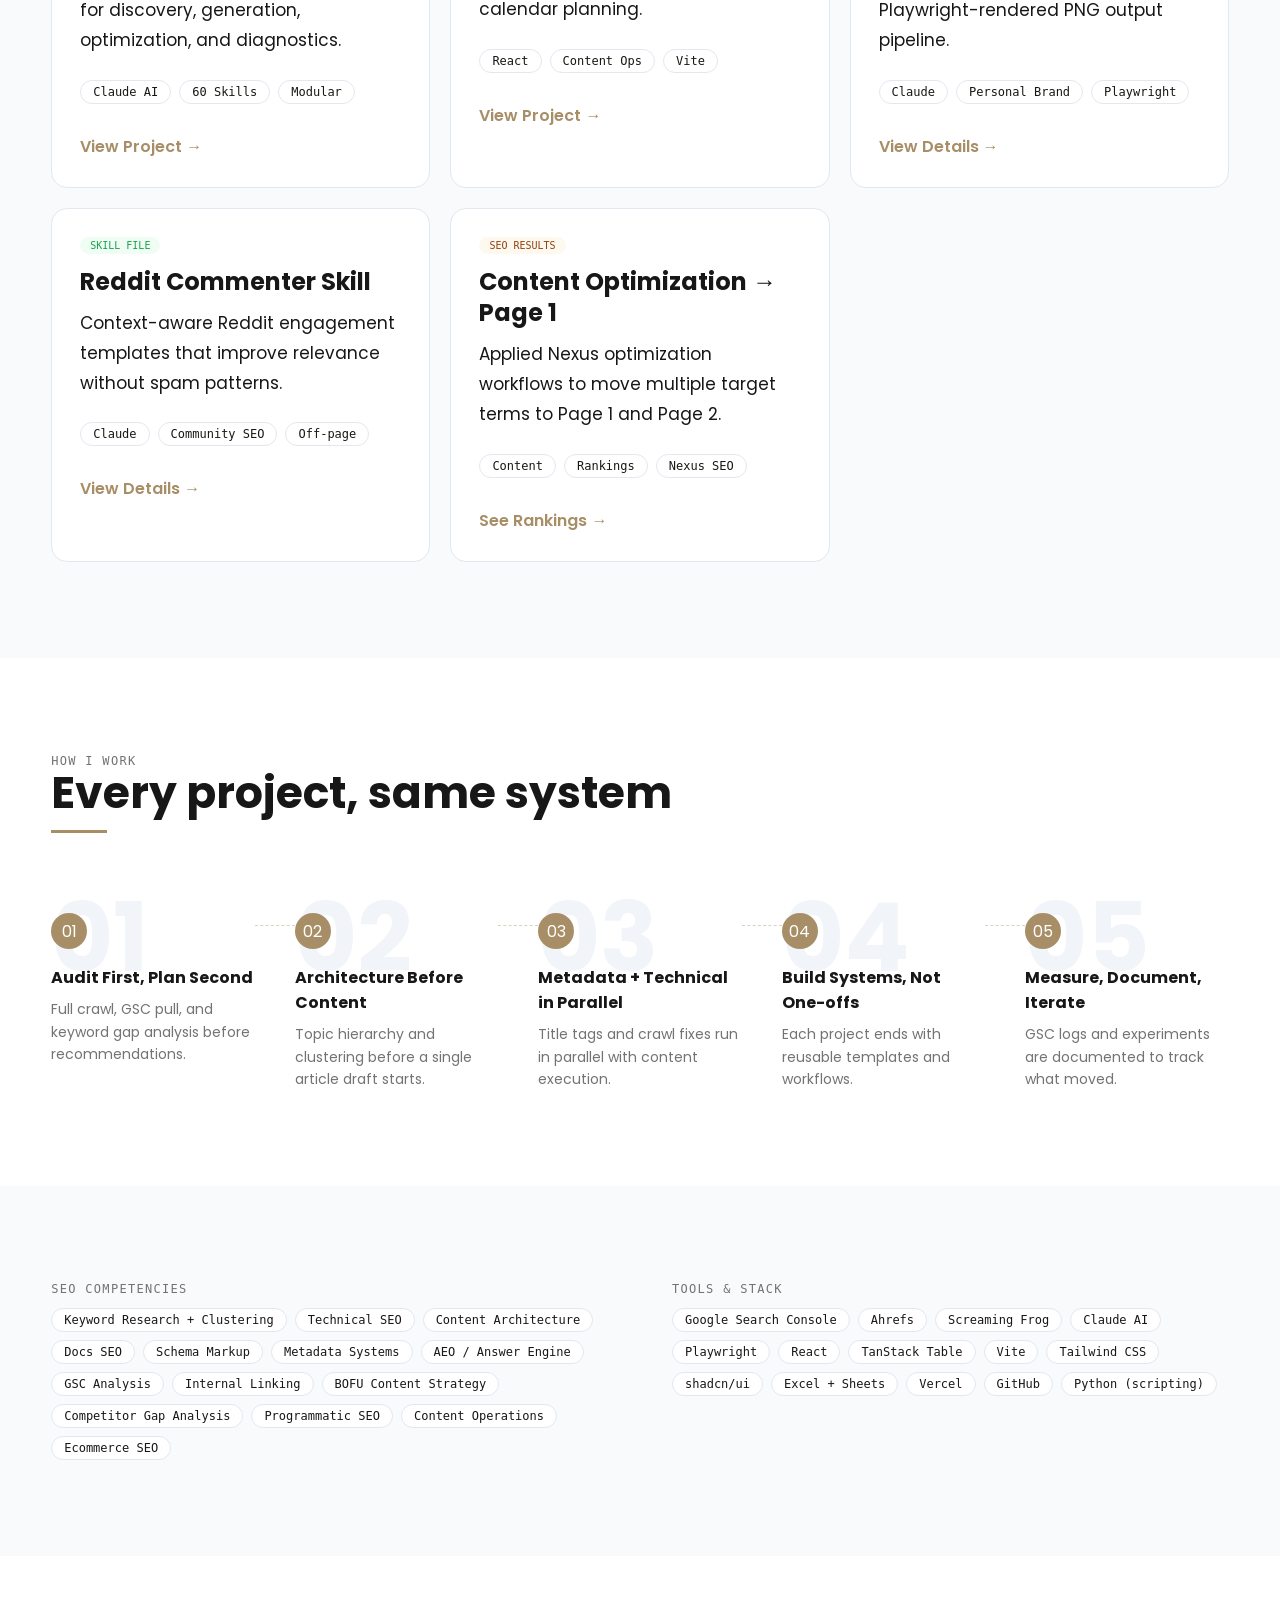
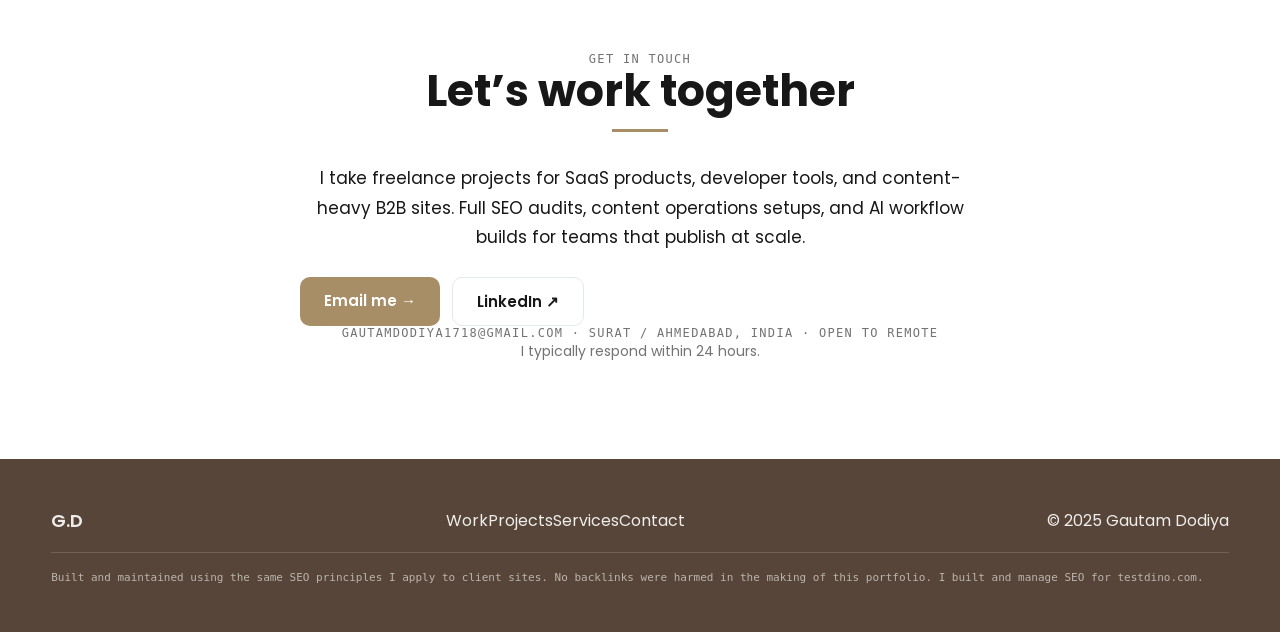
==== commit cfc1e159: "Implement portfolio redesign v2 with brand tokens and full section system" ====
--- a/index.html
+++ b/index.html
@@ -1,71 +1,80 @@
 <!DOCTYPE html>
 <html lang="en">
-<head>
-  <meta charset="UTF-8" />
-  <meta name="viewport" content="width=device-width, initial-scale=1.0" />
-  <title>Gautam Dodiya — SEO Executive & AI Workflow Builder</title>
-  <meta name="description" content="Portfolio of Gautam Dodiya, SEO Executive specializing in SaaS and developer tools with AI-powered SEO workflows." />
-  <meta property="og:title" content="Gautam Dodiya — SEO Portfolio" />
-  <meta property="og:description" content="Real SEO growth, technical execution, and AI workflow systems for SaaS products." />
-  <meta property="og:image" content="assets/images/gsc-screenshots/gsc-12-months.png" />
-  <link rel="preconnect" href="https://fonts.googleapis.com" />
-  <link rel="preconnect" href="https://fonts.gstatic.com" crossorigin />
-  <link href="https://fonts.googleapis.com/css2?family=DM+Sans:wght@400;500;700&family=Fraunces:opsz,wght@9..144,400;9..144,600;9..144,700&family=JetBrains+Mono:wght@400;500&display=swap" rel="stylesheet" />
-  <link rel="stylesheet" href="css/reset.css" />
-  <link rel="stylesheet" href="css/tokens.css" />
-  <link rel="stylesheet" href="css/typography.css" />
-  <link rel="stylesheet" href="css/layout.css" />
-  <link rel="stylesheet" href="css/components.css" />
-  <link rel="stylesheet" href="css/animations.css" />
-  <link rel="stylesheet" href="css/responsive.css" />
-</head>
-<body>
-  <header class="site-header" id="top">
-    <nav class="container nav-wrap">
-      <a href="#top" class="wordmark">G.D</a>
-      <button class="menu-toggle" aria-label="Open menu">☰</button>
-      <div class="nav-links" id="nav-links">
-        <a href="#results">Work</a><a href="#projects">Projects</a><a href="#services">Services</a><a href="#contact">Contact</a>
+  <head>
+    <meta charset="UTF-8" />
+    <meta name="viewport" content="width=device-width, initial-scale=1.0" />
+    <title>Gautam Dodiya — SEO Executive + AI Workflow Builder</title>
+    <meta name="description" content="Gautam Dodiya drives SaaS SEO growth for Alphabin and TestDino using technical SEO, content systems, and AI-powered workflows." />
+    <meta property="og:title" content="Gautam Dodiya — SEO Executive + AI Workflow Builder" />
+    <meta property="og:description" content="Real SaaS SEO outcomes: 25.6K clicks, 3.4M impressions, and system-led organic growth for TestDino." />
+    <meta property="og:image" content="assets/images/gsc/og-preview-1200x630.png" />
+    <link rel="canonical" href="https://gautamdodiya.com/" />
+    <link rel="preconnect" href="https://fonts.googleapis.com" />
+    <link rel="preconnect" href="https://fonts.gstatic.com" crossorigin />
+    <link href="https://fonts.googleapis.com/css2?family=Poppins:wght@400;500;600;700&display=swap" rel="stylesheet" />
+    <link rel="stylesheet" href="css/reset.css" />
+    <link rel="stylesheet" href="css/tokens.css" />
+    <link rel="stylesheet" href="css/typography.css" />
+    <link rel="stylesheet" href="css/layout.css" />
+    <link rel="stylesheet" href="css/components.css" />
+    <link rel="stylesheet" href="css/animations.css" />
+    <link rel="stylesheet" href="css/responsive.css" />
+  </head>
+  <body>
+    <header class="site-header" id="top">
+      <div class="container nav-wrap">
+        <a class="brand" href="#top">G.D</a>
+        <nav class="desktop-nav text-nav"><a href="#results">Work</a><a href="#projects">Projects</a><a href="#services">Services</a><a href="#contact">Contact</a></nav>
+        <button class="hamburger" id="hamburger" aria-label="Open menu"><span></span><span></span><span></span></button>
       </div>
-    </nav>
-  </header>
+      <div class="mobile-nav" id="mobile-nav"><button id="mobile-close">✕</button><a href="#results">Work</a><a href="#projects">Projects</a><a href="#services">Services</a><a href="#contact">Contact</a></div>
+    </header>
 
-  <main>
-    <section id="hero" class="container split reveal">
-      <div>
-        <p class="eyebrow">SEO EXECUTIVE — SURAT, INDIA</p>
-        <h1>Gautam<br/>Dodiya</h1>
-        <span class="gold-line"></span>
-        <p class="lead">I build organic growth systems for SaaS products.</p>
-        <p class="mono">Specialist: Developer tools &amp; B2B SaaS</p>
-        <p class="mono">Focus: Technical SEO + AI-powered workflows</p>
-        <div class="cta-row"><a class="btn btn-primary" href="#results">View My Work →</a><a class="btn btn-ghost" href="Gautam SEO Resume.pdf">Download Resume</a></div>
-      </div>
-      <div class="metric-grid">
-        <article class="metric-card"><p class="mono">ORGANIC CLICKS</p><p class="metric" data-target="25600">25.6K</p><p>12 months</p></article>
-        <article class="metric-card"><p class="mono">IMPRESSIONS</p><p class="metric" data-target="3400000">3.4M</p><p>Total impressions</p></article>
-        <article class="metric-card"><p class="mono">MONTHLY CLICKS</p><p>118 → 9.1K</p><p>Aug 2025 → Mar 2026</p></article>
-        <article class="metric-card"><p class="mono">NEXUS SEO OS</p><p class="metric" data-target="60">60+</p><p>Modular skills</p></article>
-      </div>
-    </section>
+    <main>
+      <section id="hero" class="container hero-grid section-hero">
+        <div class="hero-copy">
+          <p class="text-label scroll-reveal">SEO EXECUTIVE — SURAT, INDIA</p>
+          <h1 class="text-display scroll-reveal">Gautam<br />Dodiya</h1>
+          <span class="heading-underline hero-underline"></span>
+          <p class="text-body hero-sub scroll-reveal">I build organic growth systems for SaaS products.</p>
+          <p class="text-label">Specialist: Developer tools &amp; B2B SaaS</p>
+          <p class="text-label">Focus: Technical SEO + AI-powered workflows</p>
+          <div class="cta-row"><a class="btn btn-primary" href="#results">View My Work →</a><a class="btn btn-secondary" href="Gautam SEO Resume.pdf">Download Resume</a></div>
+        </div>
 
-    <section class="marquee-wrap"><div class="marquee"><span>Currently ranking on Page 1 for:</span><span class="pill">playwright test reporting</span><span class="pill">test analytics dashboard</span><span class="pill">playwright vs cypress</span><span class="pill">playwright skill</span><span class="pill">playwright cli vs mcp</span></div></section>
+        <div class="gsc-grid">
+          <article class="gsc-card card-load"><div class="gsc-card-header"><span class="gsc-label">ORGANIC CLICKS</span><span class="gsc-trend up">▲ 7,700%</span></div><div class="gsc-card-metric"><span class="gsc-number" data-target="25600" data-suffix="K">0</span></div><svg class="gsc-sparkline" viewBox="0 0 80 28"><polyline points="2,24 12,22 24,19 36,15 50,10 64,6 78,3"/></svg><div class="gsc-period">Aug 2025 — Mar 2026</div></article>
+          <article class="gsc-card card-load"><div class="gsc-card-header"><span class="gsc-label">IMPRESSIONS</span><span class="gsc-trend up">▲ 90%</span></div><div class="gsc-card-metric"><span class="gsc-number" data-target="3400000" data-suffix="M">0</span></div><svg class="gsc-sparkline" viewBox="0 0 80 28"><polyline points="2,22 14,21 28,19 40,17 52,14 64,11 78,9"/></svg><div class="gsc-period">12 months</div></article>
+          <article class="gsc-card card-load"><div class="gsc-card-header"><span class="gsc-label">MONTHLY CLICKS PEAK</span><span class="gsc-trend up">▲ from 118</span></div><div class="gsc-card-metric"><span class="gsc-number" data-target="9100" data-suffix="K">0</span></div><svg class="gsc-sparkline" viewBox="0 0 80 28"><polyline points="2,25 15,24 30,23 44,18 58,4 66,10 78,21"/></svg><div class="gsc-period">Mar 2026</div></article>
+          <article class="gsc-card card-load"><div class="gsc-card-header"><span class="gsc-label">NEXUS SEO SKILLS</span><span class="gsc-trend up">▲ pipeline</span></div><div class="gsc-card-metric"><span class="gsc-number" data-target="60" data-suffix="+">0</span></div><svg class="gsc-sparkline" viewBox="0 0 80 28"><polyline points="2,22 16,22 30,22 44,21 58,20 66,13 78,8"/></svg><div class="gsc-period">Modular OS</div></article>
+        </div>
+      </section>
 
-    <section id="about" class="container narrow reveal"><p class="eyebrow">ABOUT</p><h2>What I actually do</h2><span class="gold-line"></span><p>I’ve spent the last few years building organic channels for software companies, mainly SaaS and developer tools. At Alphabin Technology Consulting, I grew TestDino from zero organic visibility to 25,600 clicks in 12 months through keyword architecture, technical SEO, and scalable content systems.</p><p>I also build AI-powered SEO workflows. My Nexus SEO Operating System is a 60-skill modular pipeline that handles discovery, generation, optimization, internal linking, and diagnostics. I take freelance projects for audits, strategy, content operations, and automation systems.</p><p class="quick">MBA in Marketing, LJ University · SEO Executive @ Alphabin · Based in Surat / Ahmedabad, Gujarat</p></section>
+      <section class="marquee-strip"><div class="marquee-label">CURRENTLY RANKING PAGE 1 FOR:</div><div class="marquee-track" id="marquee-track"><span class="keyword-pill">playwright test reporting</span><span class="keyword-pill">test analytics dashboard</span><span class="keyword-pill">playwright vs cypress</span><span class="keyword-pill">playwright skill</span><span class="keyword-pill">playwright cli vs mcp</span><span class="keyword-pill">test reporting tool</span><span class="keyword-pill">best playwright reporters</span><span class="keyword-pill">e2e test analytics</span></div></section>
 
-    <section id="services" class="container reveal"><p class="eyebrow">SERVICES — FREELANCE</p><h2>How I can help</h2><div class="card-grid three"><article class="card"><h3>SEO Audit + Strategy</h3><p>Full-site technical audit, keyword gap analysis, architecture planning, and a prioritized 90-day roadmap.</p><p><strong>Best for:</strong> SaaS products with &lt;10K monthly visitors</p></article><article class="card"><h3>Content Operations Setup</h3><p>Keyword clustering, editorial workflow design, metadata systems, and writer-brief standards for scale.</p><p><strong>Best for:</strong> Teams publishing 4+ posts/month</p></article><article class="card"><h3>AI-Powered SEO Workflows</h3><p>Custom Claude skill pipelines for research, writing, AEO structuring, internal linking, and optimization.</p><p><strong>Best for:</strong> Teams scaling without headcount</p></article></div></section>
+      <section id="about" class="section"><div class="container narrow scroll-reveal"><p class="text-label">ABOUT</p><h2 class="text-h2">What I actually do</h2><span class="heading-underline"></span><p class="text-body">I’ve spent the last 4+ years building organic channels for software companies. Most of my work is in SaaS and developer tools — products where SEO needs to be more precise than a generic blog play.</p><p class="text-body">At Alphabin Technology Consulting, I took TestDino from zero organic visibility to 25,600 clicks in 12 months through keyword architecture, content strategy, technical SEO, and Docs SEO — without paid backlink campaigns.</p><p class="text-body">On the tools side, I build AI-powered SEO workflows. The Nexus SEO Operating System is a 60-skill modular Claude pipeline for research, generation, optimization, and diagnostics. I also take freelance projects for audits, strategy, and content operations tooling.</p><p class="text-label about-meta">MBA in Marketing, LJ University · SEO Executive @ Alphabin · Surat / Ahmedabad, Gujarat</p></div></section>
 
-    <section id="results" class="container reveal"><p class="eyebrow">CASE STUDIES</p><h2>Work that shipped</h2><p>Real projects, real numbers. No hypothetical results.</p><div class="card-grid"><article class="case-card"><h3>0 to 9,162 monthly clicks. Built from keyword architecture, not backlinks.</h3><p><strong>Alphabin Technology Consulting — TestDino</strong> · Aug 2025 → Mar 2026</p><p>Built cluster architecture, Docs SEO, technical layer, and metadata systems from scratch for TestDino.</p><a href="work/testdino.html">Read Full Case Study →</a></article><article class="case-card"><h3>503 pages. Every title, description, and slug. One systematic sprint.</h3><p><strong>Alphabin Technology Consulting — TestDino</strong></p><p>Rewrote 68 core pages and 435 blog entries with BOFU framing and strict metadata constraints.</p><a href="work/metadata-rewrite.html">Read Case Study →</a></article></div></section>
+      <section id="services" class="section surface"><div class="container"><p class="text-label">SERVICES — FREELANCE</p><h2 class="text-h2">How I can help</h2><span class="heading-underline"></span><div class="service-grid"><article class="service-card scroll-reveal"><svg viewBox="0 0 24 24"><circle cx="11" cy="11" r="7"></circle><path d="M16.5 16.5L21 21"></path><path d="M8 8h6M8 11h4"></path></svg><h3 class="text-h3">SEO Audit + Strategy</h3><p class="text-body">Full-site technical audit, keyword gap analysis, content architecture plan, and a prioritized 90-day roadmap.</p><p class="service-best-for"><span class="label">Best for:</span> SaaS products with under 10K monthly organic visitors</p><div class="tag-row"><span class="tag-pill">Technical SEO</span><span class="tag-pill">Keyword Strategy</span><span class="tag-pill">Content Architecture</span></div></article>
+          <article class="service-card scroll-reveal"><svg viewBox="0 0 24 24"><rect x="3" y="4" width="18" height="16" rx="2"></rect><path d="M3 10h18M9 4v16M15 4v16"></path></svg><h3 class="text-h3">Content Operations Setup</h3><p class="text-body">Keyword clustering, topic cluster mapping, metadata systems, and writer workflows for publishing at scale.</p><p class="service-best-for"><span class="label">Best for:</span> Content teams publishing 4+ posts per month</p><div class="tag-row"><span class="tag-pill">Content Strategy</span><span class="tag-pill">Workflow Design</span><span class="tag-pill">Metadata Systems</span></div></article>
+          <article class="service-card scroll-reveal"><svg viewBox="0 0 24 24"><circle cx="5" cy="6" r="2"></circle><circle cx="19" cy="6" r="2"></circle><circle cx="12" cy="18" r="2"></circle><path d="M7 7l4 9M17 7l-4 9M7 6h10"></path></svg><h3 class="text-h3">AI-Powered SEO Workflows</h3><p class="text-body">Custom Claude pipelines for keyword research, content generation, AEO structuring, and internal linking automation.</p><p class="service-best-for"><span class="label">Best for:</span> Teams that want growth without proportional headcount</p><div class="tag-row"><span class="tag-pill">AI Workflows</span><span class="tag-pill">Claude Skills</span><span class="tag-pill">Automation</span></div></article></div></div></section>
 
-    <section id="projects" class="container reveal"><p class="eyebrow">PROJECTS — TOOLS &amp; WORKFLOWS</p><h2>Systems I’ve built</h2><div class="card-grid three"><article class="card"><h3>Nexus SEO Operating System</h3><p>60-skill modular pipeline built on Claude.</p><a href="work/nexus-os.html">View Project →</a></article><article class="card"><h3>ContentOps Dashboard</h3><p>Editorial management system with status workflow and planning views.</p><a href="work/contentops-dashboard.html">View Project →</a></article><article class="card"><h3>LinkedIn Post + Carousel Skill</h3><p>Personal brand design + delivery system with Playwright rendering.</p><a href="https://github.com/gautamdodiya1718-byte/LinkedIn-Post">View Details →</a></article></div></section>
+      <section id="results" class="section"><div class="container"><p class="text-label">CASE STUDIES</p><h2 class="text-h2">Work that shipped</h2><span class="heading-underline"></span><p class="text-body text-muted">Real projects, real numbers. No hypothetical results.</p><div class="case-stack"><article class="case-study-card scroll-reveal"><div><div class="tag-row"><span class="tag-pill">SaaS SEO</span><span class="tag-pill">0 → Page 1</span></div><p class="text-label">Alphabin Technology Consulting — TestDino</p><h3 class="text-h3">0 to 9,162 monthly clicks. Built from keyword architecture, not backlinks.</h3><p class="text-body">Built the entire keyword cluster architecture, content strategy, Docs SEO, technical SEO layer, and metadata system from scratch.</p><a class="case-cta" href="work/testdino.html">Read Full Case Study →</a></div><div class="mini-grid"><div class="mini-gsc-card"><strong>25.6K</strong><span>Organic Clicks</span></div><div class="mini-gsc-card"><strong>3.4M</strong><span>Impressions</span></div><div class="mini-gsc-card"><strong>9.1K</strong><span>Peak Monthly</span></div><div class="mini-gsc-card"><strong>Pg 1</strong><span>Playwright cluster</span></div></div></article></div></div></section>
 
-    <section id="process" class="container reveal"><h2>How I work on a project</h2><ol class="steps"><li><span>01</span><h3>Audit First, Plan Second</h3></li><li><span>02</span><h3>Architecture Before Content</h3></li><li><span>03</span><h3>Metadata and Technical in Parallel</h3></li><li><span>04</span><h3>Build Systems, Not One-off Deliverables</h3></li><li><span>05</span><h3>Measure, Document, Iterate</h3></li></ol></section>
+      <section id="projects" class="section surface"><div class="container"><p class="text-label">PROJECTS — TOOLS &amp; WORKFLOWS</p><h2 class="text-h2">Systems I’ve built</h2><span class="heading-underline"></span><p class="text-body text-muted">Not just strategy docs. Actual tools and pipelines.</p><div class="project-grid"><article class="project-card scroll-reveal"><span class="type-badge badge-pipeline">Pipeline</span><h3 class="text-h3">Nexus SEO Operating System</h3><p class="text-body">60-skill modular pipeline on Claude for discovery, generation, optimization, and diagnostics.</p><div class="tag-row"><span class="tag-pill">Claude AI</span><span class="tag-pill">60 Skills</span><span class="tag-pill">Modular</span></div><a class="case-cta" href="work/nexus-os.html">View Project →</a></article><article class="project-card scroll-reveal"><span class="type-badge badge-tool">Internal Tool</span><h3 class="text-h3">ContentOps Dashboard</h3><p class="text-body">React workflow system with IDEA → ARCHIVED states, Kanban view, and calendar planning.</p><div class="tag-row"><span class="tag-pill">React</span><span class="tag-pill">Content Ops</span><span class="tag-pill">Vite</span></div><a class="case-cta" href="work/contentops-dashboard.html">View Project →</a></article><article class="project-card scroll-reveal"><span class="type-badge badge-skill">Skill File</span><h3 class="text-h3">LinkedIn Post + Carousel Skill</h3><p class="text-body">11-file personal brand system with Playwright-rendered PNG output pipeline.</p><div class="tag-row"><span class="tag-pill">Claude</span><span class="tag-pill">Personal Brand</span><span class="tag-pill">Playwright</span></div><a class="case-cta" href="https://github.com/gautamdodiya1718-byte/LinkedIn-Post">View Details →</a></article><article class="project-card scroll-reveal"><span class="type-badge badge-skill">Skill File</span><h3 class="text-h3">Reddit Commenter Skill</h3><p class="text-body">Context-aware Reddit engagement templates that improve relevance without spam patterns.</p><div class="tag-row"><span class="tag-pill">Claude</span><span class="tag-pill">Community SEO</span><span class="tag-pill">Off-page</span></div><a class="case-cta" href="https://github.com/gautamdodiya1718-byte/reddit-commenter">View Details →</a></article><article class="project-card scroll-reveal"><span class="type-badge badge-results">SEO Results</span><h3 class="text-h3">Content Optimization → Page 1</h3><p class="text-body">Applied Nexus optimization workflows to move multiple target terms to Page 1 and Page 2.</p><div class="tag-row"><span class="tag-pill">Content</span><span class="tag-pill">Rankings</span><span class="tag-pill">Nexus SEO</span></div><a class="case-cta" href="https://testdino.com/">See Rankings →</a></article></div></div></section>
 
-    <section id="skills-stack" class="container reveal"><h2>Skills + Stack</h2><p class="mono">Keyword Research · Technical SEO · GSC Analysis · Ahrefs · Claude AI · React · Vite · Tailwind · Playwright</p></section>
-    <section id="contact" class="container narrow reveal"><h2>Let’s work together</h2><p>I take freelance SEO projects for SaaS and developer tools.</p><div class="cta-row"><a class="btn btn-primary" href="mailto:gautamdodiya1718@gmail.com">Email me →</a><a class="btn btn-ghost" href="https://www.linkedin.com/in/gautamdodiya">LinkedIn ↗</a></div></section>
-  </main>
+      <section id="process" class="section"><div class="container"><p class="text-label">HOW I WORK</p><h2 class="text-h2">Every project, same system</h2><span class="heading-underline"></span><div class="process-row"><div class="process-step scroll-reveal"><div class="step-bg-number">01</div><div class="step-content"><div class="step-circle">01</div><h3>Audit First, Plan Second</h3><p>Full crawl, GSC pull, and keyword gap analysis before recommendations.</p></div></div><div class="process-connector"></div><div class="process-step scroll-reveal"><div class="step-bg-number">02</div><div class="step-content"><div class="step-circle">02</div><h3>Architecture Before Content</h3><p>Topic hierarchy and clustering before a single article draft starts.</p></div></div><div class="process-connector"></div><div class="process-step scroll-reveal"><div class="step-bg-number">03</div><div class="step-content"><div class="step-circle">03</div><h3>Metadata + Technical in Parallel</h3><p>Title tags and crawl fixes run in parallel with content execution.</p></div></div><div class="process-connector"></div><div class="process-step scroll-reveal"><div class="step-bg-number">04</div><div class="step-content"><div class="step-circle">04</div><h3>Build Systems, Not One-offs</h3><p>Each project ends with reusable templates and workflows.</p></div></div><div class="process-connector"></div><div class="process-step scroll-reveal"><div class="step-bg-number">05</div><div class="step-content"><div class="step-circle">05</div><h3>Measure, Document, Iterate</h3><p>GSC logs and experiments are documented to track what moved.</p></div></div></div></div></section>
 
-  <footer class="site-footer"><div class="container footer-grid"><p class="wordmark">G.D</p><p>© 2026 Gautam Dodiya</p><p>No backlinks were harmed in the making of this portfolio.</p></div></footer>
-  <script src="js/nav.js"></script><script src="js/counters.js"></script><script src="js/scroll-animations.js"></script><script src="js/marquee.js"></script>
-</body>
+      <section id="skills-stack" class="section surface"><div class="container two-col"><div><p class="text-label">SEO COMPETENCIES</p><div class="pill-grid"><span class="skill-pill">Keyword Research + Clustering</span><span class="skill-pill">Technical SEO</span><span class="skill-pill">Content Architecture</span><span class="skill-pill">Docs SEO</span><span class="skill-pill">Schema Markup</span><span class="skill-pill">Metadata Systems</span><span class="skill-pill">AEO / Answer Engine</span><span class="skill-pill">GSC Analysis</span><span class="skill-pill">Internal Linking</span><span class="skill-pill">BOFU Content Strategy</span><span class="skill-pill">Competitor Gap Analysis</span><span class="skill-pill">Programmatic SEO</span><span class="skill-pill">Content Operations</span><span class="skill-pill">Ecommerce SEO</span></div></div><div><p class="text-label">TOOLS &amp; STACK</p><div class="pill-grid"><span class="skill-pill">Google Search Console</span><span class="skill-pill">Ahrefs</span><span class="skill-pill">Screaming Frog</span><span class="skill-pill">Claude AI</span><span class="skill-pill">Playwright</span><span class="skill-pill">React</span><span class="skill-pill">TanStack Table</span><span class="skill-pill">Vite</span><span class="skill-pill">Tailwind CSS</span><span class="skill-pill">shadcn/ui</span><span class="skill-pill">Excel + Sheets</span><span class="skill-pill">Vercel</span><span class="skill-pill">GitHub</span><span class="skill-pill">Python (scripting)</span></div></div></div></section>
+
+      <section id="contact" class="section"><div class="container narrow center"><p class="text-label">GET IN TOUCH</p><h2 class="text-h2">Let’s work together</h2><span class="heading-underline centered"></span><p class="text-body">I take freelance projects for SaaS products, developer tools, and content-heavy B2B sites. Full SEO audits, content operations setups, and AI workflow builds for teams that publish at scale.</p><div class="cta-row center"><a class="btn btn-primary" href="mailto:gautamdodiya1718@gmail.com">Email me →</a><a class="btn btn-secondary" href="https://www.linkedin.com/in/gautamdodiya">LinkedIn ↗</a></div><p class="text-label">gautamdodiya1718@gmail.com · Surat / Ahmedabad, India · Open to remote</p><p class="text-small">I typically respond within 24 hours.</p></div></section>
+    </main>
+
+    <footer class="site-footer"><div class="container footer-top"><p class="brand">G.D</p><nav><a href="#results">Work</a><a href="#projects">Projects</a><a href="#services">Services</a><a href="#contact">Contact</a></nav><p>© 2025 Gautam Dodiya</p></div><div class="container footer-bottom">Built and maintained using the same SEO principles I apply to client sites. No backlinks were harmed in the making of this portfolio. I built and manage SEO for <a href="https://testdino.com/">testdino.com</a>.</div></footer>
+
+    <script src="js/nav.js"></script>
+    <script src="js/mobile-nav.js"></script>
+    <script src="js/counters.js"></script>
+    <script src="js/scroll-animations.js"></script>
+    <script src="js/marquee.js"></script>
+  </body>
 </html>
--- a/css/tokens.css
+++ b/css/tokens.css
@@ -1 +1,27 @@
-:root{--bg:#fff;--surface:#f8f8f6;--text:#171717;--muted:#737373;--border:#e5e2dc;--gold:#a88e67;--brown:#564538;--container:1140px}
+:root {
+  --color-bg: #ffffff;
+  --color-surface: #f8fafc;
+  --color-surface-muted: #f1f5f9;
+  --color-text-primary: #171717;
+  --color-text-secondary: #737373;
+  --color-border: #e2e8f0;
+  --gold: #a88e67;
+  --brown: #564538;
+  --gold-light: rgba(168, 142, 103, 0.08);
+  --accent-blue: #2563eb;
+  --accent-blue-light: #eff6ff;
+  --accent-green: #16a34a;
+  --accent-green-light: #f0fdf4;
+  --font-primary: 'Poppins', sans-serif;
+  --font-mono: 'DejaVu Sans Mono', 'Courier New', monospace;
+  --space-96: 96px;
+  --space-120: 120px;
+  --section-padding-y: 96px;
+  --section-max-width: 1200px;
+  --radius-md: 10px;
+  --radius-lg: 16px;
+  --radius-pill: 999px;
+  --shadow-hover: 0 4px 16px rgba(0, 0, 0, 0.08), 0 1px 0 #e2e8f0;
+  --transition-fast: 150ms ease;
+  --transition-normal: 250ms ease;
+}
--- a/css/typography.css
+++ b/css/typography.css
@@ -1 +1,8 @@
-h1,h2{font-family:"Fraunces",serif}h1{font-size:clamp(2.8rem,8vw,4.5rem);line-height:1.05}h2{font-size:clamp(2rem,4vw,2.7rem)}h3{font-size:1.25rem}.eyebrow,.mono{font-family:"JetBrains Mono",monospace;font-size:.82rem;color:var(--muted)}.lead{font-size:1.1rem;color:var(--muted)}
+.text-display { font-size: clamp(3rem, 7vw, 72px); font-weight: 700; line-height: 1.05; letter-spacing: -2px; }
+.text-h2 { font-size: clamp(2rem, 4vw, 44px); font-weight: 700; line-height: 1.15; }
+.text-h3 { font-size: 24px; font-weight: 700; line-height: 1.3; }
+.text-body { font-size: 17px; line-height: 1.75; }
+.text-small { font-size: 14px; line-height: 1.6; color: var(--color-text-secondary); }
+.text-label { font-family: var(--font-mono); font-size: 12px; letter-spacing: 1.3px; text-transform: uppercase; color: var(--color-text-secondary); }
+.text-nav { font-size: 14px; font-weight: 500; }
+.text-muted { color: var(--color-text-secondary); }
--- a/css/layout.css
+++ b/css/layout.css
@@ -1 +1,16 @@
-.container{width:min(var(--container),92%);margin:auto}.site-header{position:fixed;top:0;width:100%;z-index:9;transition:.3s}.site-header.scrolled{background:#fff;box-shadow:0 2px 14px #0001}.nav-wrap{display:flex;justify-content:space-between;align-items:center;padding:1rem 0}.split{display:grid;grid-template-columns:1.1fr 1fr;gap:2rem;padding:7rem 0 3rem}section{padding:4rem 0}.narrow{max-width:760px}.card-grid{display:grid;gap:1.2rem;grid-template-columns:1fr 1fr}.three{grid-template-columns:repeat(3,1fr)}.steps{display:grid;gap:.8rem}.footer-grid{display:flex;justify-content:space-between;gap:1rem;padding:2rem 0}
+.container { width: min(var(--section-max-width), 92%); margin: 0 auto; }
+.section { padding: var(--section-padding-y) 0; background: var(--color-bg); }
+.section.surface { background: var(--color-surface); }
+.narrow { max-width: 680px; }
+.center { text-align: center; }
+.hero-grid { display: grid; grid-template-columns: 1fr 1fr; gap: 80px; align-items: start; }
+.section-hero { padding: var(--space-120) 0 0; }
+.gsc-grid { display: grid; grid-template-columns: 1fr 1fr; gap: 16px; }
+.service-grid { display: grid; grid-template-columns: repeat(3, 1fr); gap: 24px; }
+.case-stack { display: grid; gap: 32px; margin-top: 24px; }
+.project-grid { display: grid; grid-template-columns: repeat(3, 1fr); gap: 20px; margin-top: 20px; }
+.two-col { display: grid; grid-template-columns: 1fr 1fr; gap: 64px; }
+.process-row { display: flex; margin-top: 24px; }
+.site-footer { background: var(--brown); color: rgba(255, 255, 255, 0.9); padding: 48px 0; }
+.footer-top { display: flex; justify-content: space-between; gap: 16px; align-items: center; }
+.footer-bottom { margin-top: 18px; padding-top: 18px; border-top: 1px solid rgba(255,255,255,0.15); font-family: var(--font-mono); font-size: 11px; color: rgba(255,255,255,0.6); }
--- a/css/components.css
+++ b/css/components.css
@@ -1 +1,61 @@
-.wordmark{font-family:"Fraunces",serif;font-weight:700}.nav-links{display:flex;gap:1.2rem}.menu-toggle{display:none}.gold-line{display:block;width:60px;height:3px;background:var(--gold);margin:1rem 0}.btn{padding:.8rem 1.1rem;border-radius:999px;border:1px solid var(--brown)}.btn-primary{background:var(--gold);color:#fff;border-color:var(--gold)}.btn-ghost{background:transparent}.cta-row{display:flex;gap:.8rem;margin-top:1rem;flex-wrap:wrap}.metric-grid{display:grid;grid-template-columns:1fr 1fr;gap:1rem}.metric-card,.card,.case-card{border:1px solid var(--border);padding:1rem;background:#fff}.metric-card{border-left:3px solid var(--gold)}.card:hover,.case-card:hover{transform:translateY(-4px);border-color:var(--gold)}.marquee-wrap{background:var(--surface);border-top:1px solid var(--border);overflow:hidden}.marquee{display:flex;gap:1rem;white-space:nowrap;padding:.8rem 0;animation:scroll 30s linear infinite}.pill{background:#fff;border:1px solid var(--border);padding:.25rem .6rem;border-radius:999px;font-family:"JetBrains Mono",monospace;font-size:.8rem}.site-footer{background:var(--brown);color:#fff}
+.site-header { position: fixed; top: 0; left: 0; right: 0; z-index: 100; height: 60px; transition: background .2s, box-shadow .2s; }
+.site-header.scrolled { background: rgba(255,255,255,.95); backdrop-filter: blur(8px); box-shadow: 0 1px 0 #e2e8f0; }
+.nav-wrap { height: 100%; display: flex; justify-content: space-between; align-items: center; }
+.brand { font-weight: 600; font-size: 18px; }
+.desktop-nav { display: flex; gap: 32px; color: var(--color-text-secondary); }
+.desktop-nav a:hover { color: var(--color-text-primary); }
+.hamburger { display: none; border: 0; background: none; }
+.hamburger span { display: block; width: 20px; height: 2px; margin: 4px 0; background: #171717; }
+.mobile-nav { position: fixed; inset: 0; background: #fff; display: none; flex-direction: column; justify-content: center; align-items: center; gap: 20px; font-size: 28px; font-weight: 600; }
+.mobile-nav.open { display: flex; }
+#mobile-close { position: absolute; top: 20px; right: 20px; border: 0; background: none; font-size: 32px; }
+.hero-sub { margin: 8px 0 12px; }
+.heading-underline { display: block; width: 0; height: 3px; background: var(--gold); margin: 12px 0 32px; transition: width 500ms ease-out; }
+.heading-underline.is-visible, .hero-underline { width: 56px; }
+.heading-underline.centered { margin-inline: auto; }
+.btn { border-radius: var(--radius-md); padding: 12px 24px; font-size: 15px; font-weight: 600; transition: var(--transition-fast); }
+.btn-primary { background: var(--gold); color: #fff; }
+.btn-primary:hover { background: var(--brown); transform: translateY(-1px); }
+.btn-secondary { border: 1.5px solid var(--color-border); }
+.btn-secondary:hover { border-color: var(--brown); color: var(--brown); }
+.cta-row { display: flex; gap: 12px; margin-top: 24px; flex-wrap: wrap; }
+.gsc-card { background: var(--color-surface); border: 1px solid var(--color-border); border-radius: var(--radius-md); padding: 20px; }
+.gsc-card-header { display: flex; justify-content: space-between; }
+.gsc-label,.gsc-period { font-family: var(--font-mono); font-size: 10px; color: var(--color-text-secondary); }
+.gsc-trend { font-family: var(--font-mono); font-size: 10px; }
+.gsc-trend.up { color: var(--accent-green); }
+.gsc-number { font-size: 38px; font-weight: 700; font-variant-numeric: tabular-nums; }
+.gsc-sparkline { height: 28px; margin: 8px 0; }
+.gsc-sparkline polyline { fill: none; stroke: var(--gold); stroke-width: 1.5; }
+.marquee-strip { border-top: 1px solid var(--color-border); border-bottom: 1px solid var(--color-border); background: var(--color-surface); padding: 14px 0; margin-top: 60px; display: flex; overflow: hidden; }
+.marquee-label { font-family: var(--font-mono); font-size: 10px; padding: 0 24px; border-right: 1px solid var(--color-border); white-space: nowrap; color: var(--color-text-secondary); }
+.marquee-track { display: flex; gap: 12px; padding-left: 14px; animation: marquee 30s linear infinite; }
+.keyword-pill,.skill-pill,.tag-pill { font-family: var(--font-mono); border: 1px solid var(--color-border); border-radius: var(--radius-pill); padding: 4px 12px; background: #fff; font-size: 12px; }
+.service-card,.project-card,.case-study-card { border: 1px solid var(--color-border); border-radius: var(--radius-lg); transition: var(--transition-normal); background: #fff; }
+.service-card:hover,.project-card:hover,.case-study-card:hover { transform: translateY(-4px); border-color: var(--gold); box-shadow: var(--shadow-hover); }
+.service-card { padding: 32px; display: flex; flex-direction: column; gap: 16px; }
+.service-card svg { width: 32px; height: 32px; stroke: var(--gold); fill: none; stroke-width: 1.5; }
+.tag-row,.pill-grid { display: flex; flex-wrap: wrap; gap: 8px; margin-top: 12px; }
+.service-best-for { font-size: 13px; color: var(--color-text-secondary); }
+.service-best-for .label { font-weight: 600; color: var(--color-text-primary); }
+.case-study-card { padding: 40px; display: grid; grid-template-columns: 1fr 1fr; gap: 48px; }
+.mini-grid { display: grid; grid-template-columns: 1fr 1fr; gap: 12px; }
+.mini-gsc-card { background: var(--color-surface); border: 1px solid var(--color-border); border-radius: var(--radius-md); padding: 16px; }
+.mini-gsc-card strong { font-size: 28px; display:block; }
+.mini-gsc-card span { font-family: var(--font-mono); font-size: 10px; color: var(--color-text-secondary); }
+.case-cta { color: var(--gold); font-weight: 600; display: inline-flex; gap: 6px; margin-top: 18px; }
+.case-cta:hover { color: var(--brown); gap: 10px; }
+.type-badge { font-family: var(--font-mono); font-size: 10px; padding: 3px 10px; border-radius: var(--radius-pill); width: fit-content; text-transform: uppercase; }
+.badge-pipeline { background: rgba(168,142,103,.1); color: var(--brown); }
+.badge-tool { background: var(--accent-blue-light); color: var(--accent-blue); }
+.badge-skill { background: var(--accent-green-light); color: var(--accent-green); }
+.badge-results { background: #fef9ee; color: #92400e; }
+.project-card { padding: 28px; display: flex; flex-direction: column; gap: 12px; }
+.process-step { position: relative; flex: 1; padding-top: 48px; }
+.step-bg-number { position: absolute; top: 0; left: 0; font-size: 96px; font-weight: 700; color: #f1f5f9; }
+.step-circle { width: 36px; height: 36px; border-radius: 50%; background: var(--gold); color: #fff; display: flex; align-items: center; justify-content: center; margin-bottom: 16px; }
+.step-content { position: relative; z-index: 1; }
+.step-content h3 { font-size: 16px; margin-bottom: 8px; }
+.step-content p { font-size: 14px; color: var(--color-text-secondary); line-height: 1.6; }
+.process-connector { flex: 0 0 40px; border-top: 1.5px dashed var(--gold); margin-top: 60px; opacity: .4; height: 1px; }
+.about-meta { margin-top: 32px; }
--- a/css/animations.css
+++ b/css/animations.css
@@ -1 +1,7 @@
-.reveal{opacity:0;transform:translateY(16px);transition:.35s}.reveal.in{opacity:1;transform:translateY(0)}@keyframes scroll{from{transform:translateX(0)}to{transform:translateX(-30%)}}
+@keyframes marquee { from { transform: translateX(0); } to { transform: translateX(-50%); } }
+.scroll-reveal { opacity: 0; transform: translateY(20px); transition: opacity .4s ease, transform .4s ease; }
+.scroll-reveal.is-visible { opacity: 1; transform: translateY(0); }
+.card-load { opacity: 0; transform: translateY(12px); animation: cardIn 350ms ease forwards; }
+.card-load:nth-child(1){animation-delay:.2s}.card-load:nth-child(2){animation-delay:.35s}.card-load:nth-child(3){animation-delay:.5s}.card-load:nth-child(4){animation-delay:.65s}
+@keyframes cardIn { to { opacity: 1; transform: translateY(0);} }
+@media (prefers-reduced-motion: reduce) { *, *::before, *::after { animation: none !important; transition: none !important; } }
--- a/css/responsive.css
+++ b/css/responsive.css
@@ -1 +1,9 @@
-@media (max-width:900px){.split,.three,.card-grid{grid-template-columns:1fr}.menu-toggle{display:block;background:none;border:0}.nav-links{display:none;position:absolute;inset:64px 0 auto 0;background:#fff;padding:1rem;width:100%;flex-direction:column}.nav-links.open{display:flex}}
+@media (max-width: 1024px) { .project-grid {grid-template-columns: repeat(2,1fr);} }
+@media (max-width: 768px) {
+  .desktop-nav { display: none; }
+  .hamburger { display: block; }
+  .hero-grid,.service-grid,.case-study-card,.project-grid,.two-col { grid-template-columns: 1fr; }
+  .process-row { flex-direction: column; gap: 24px; }
+  .process-connector { display: none; }
+}
+@media (max-width: 480px) { .section { padding: 72px 0; } }
